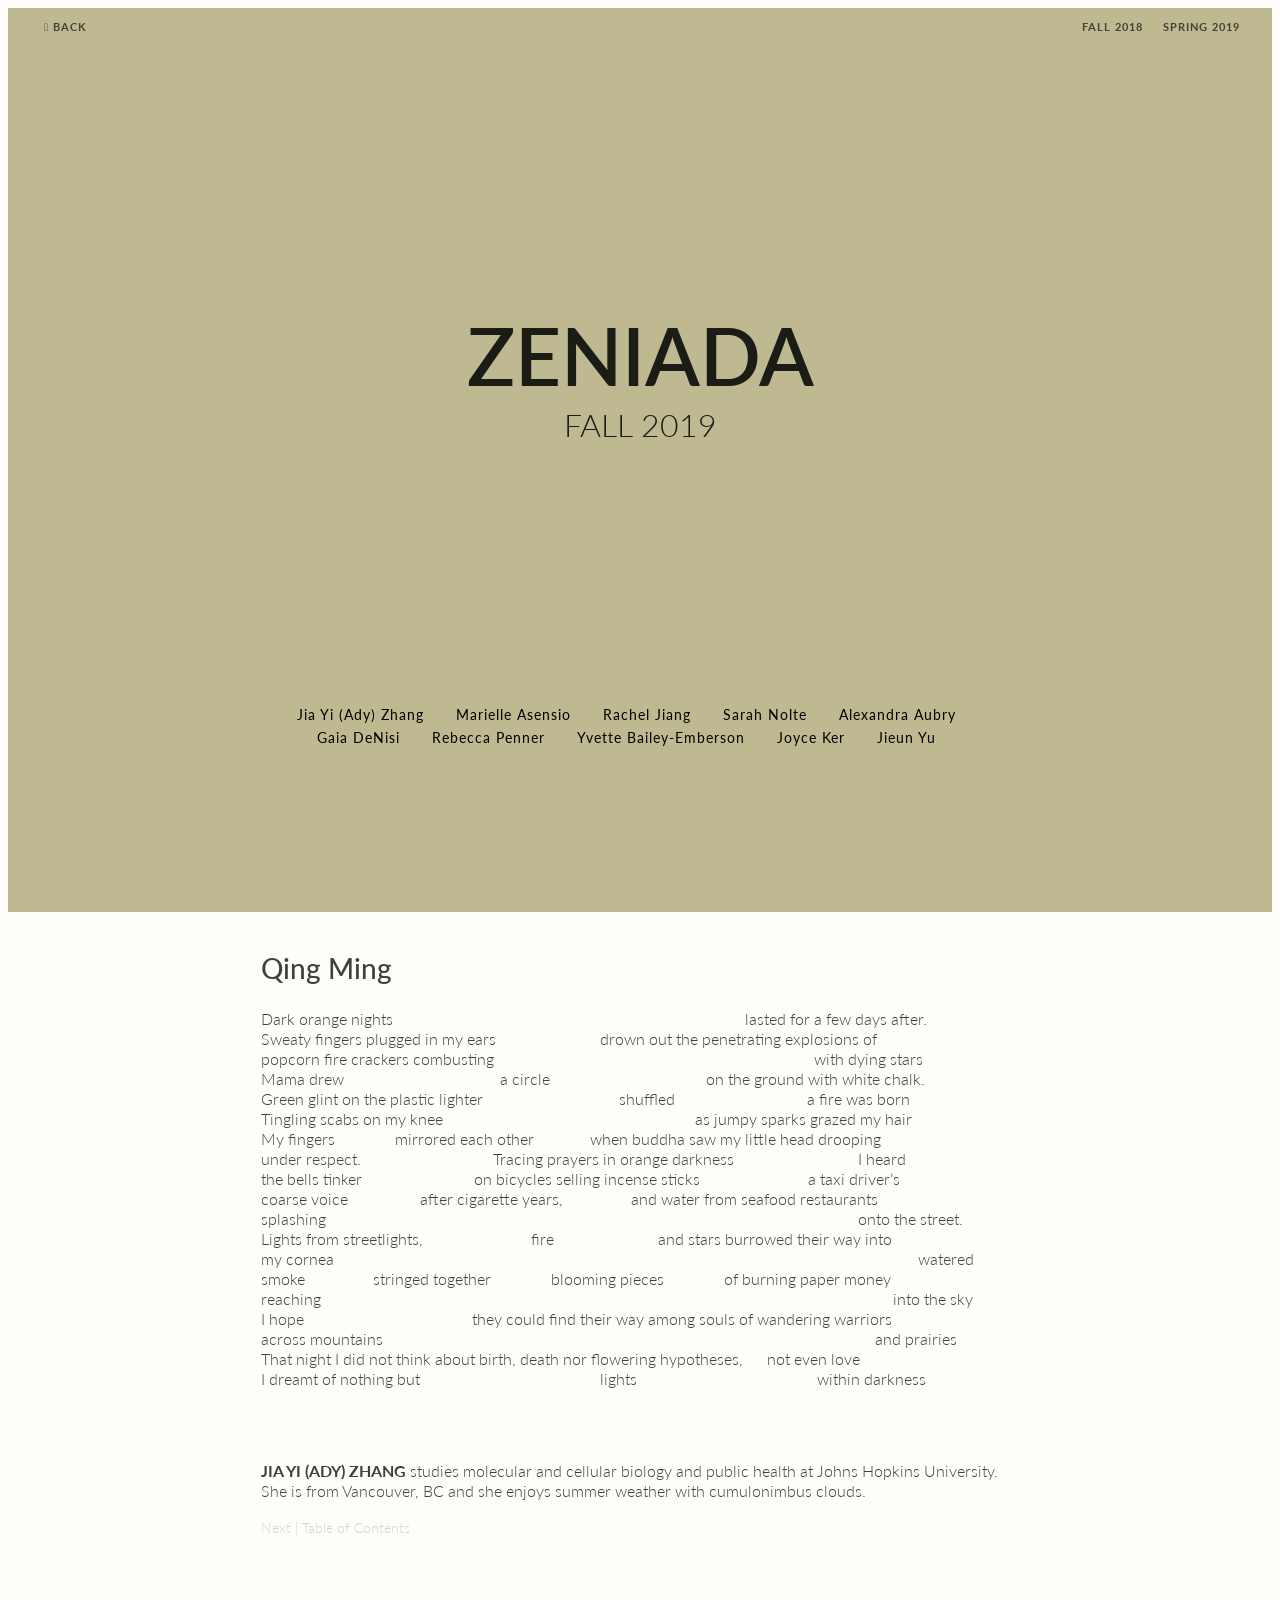
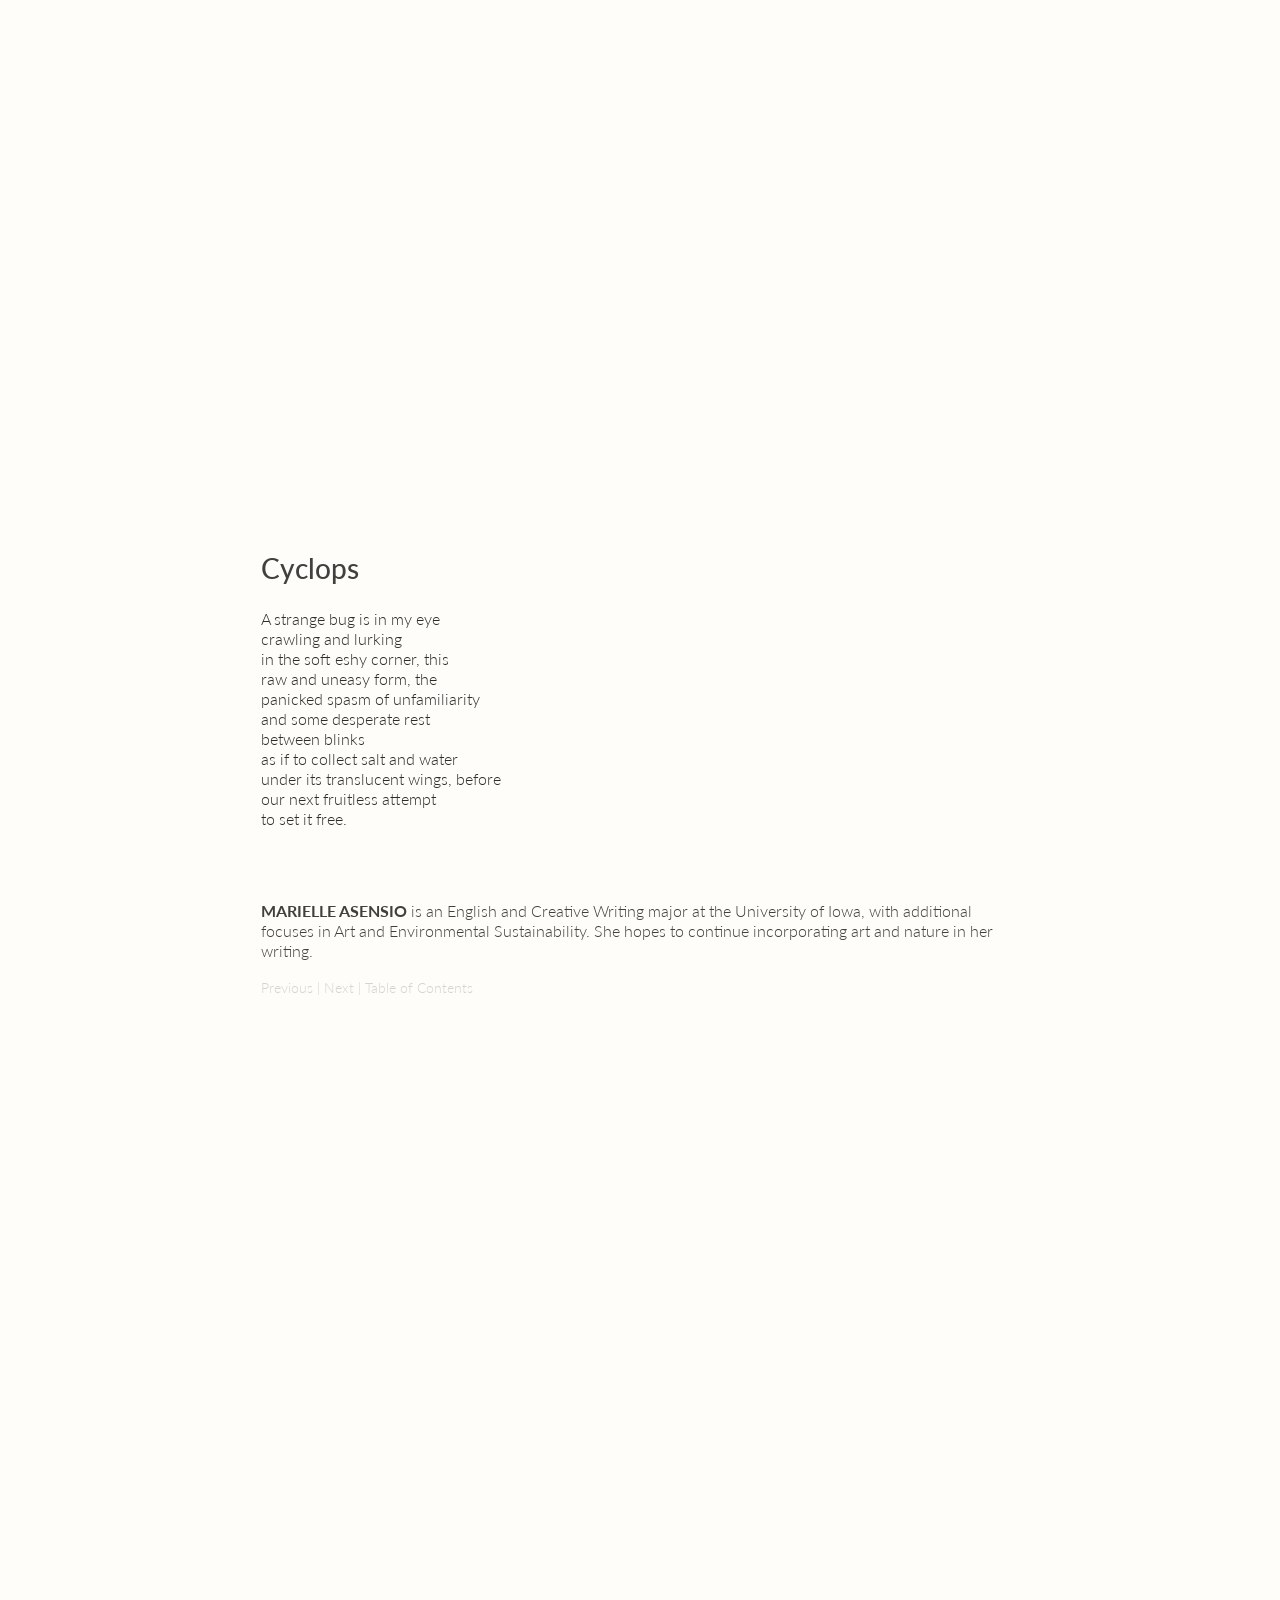
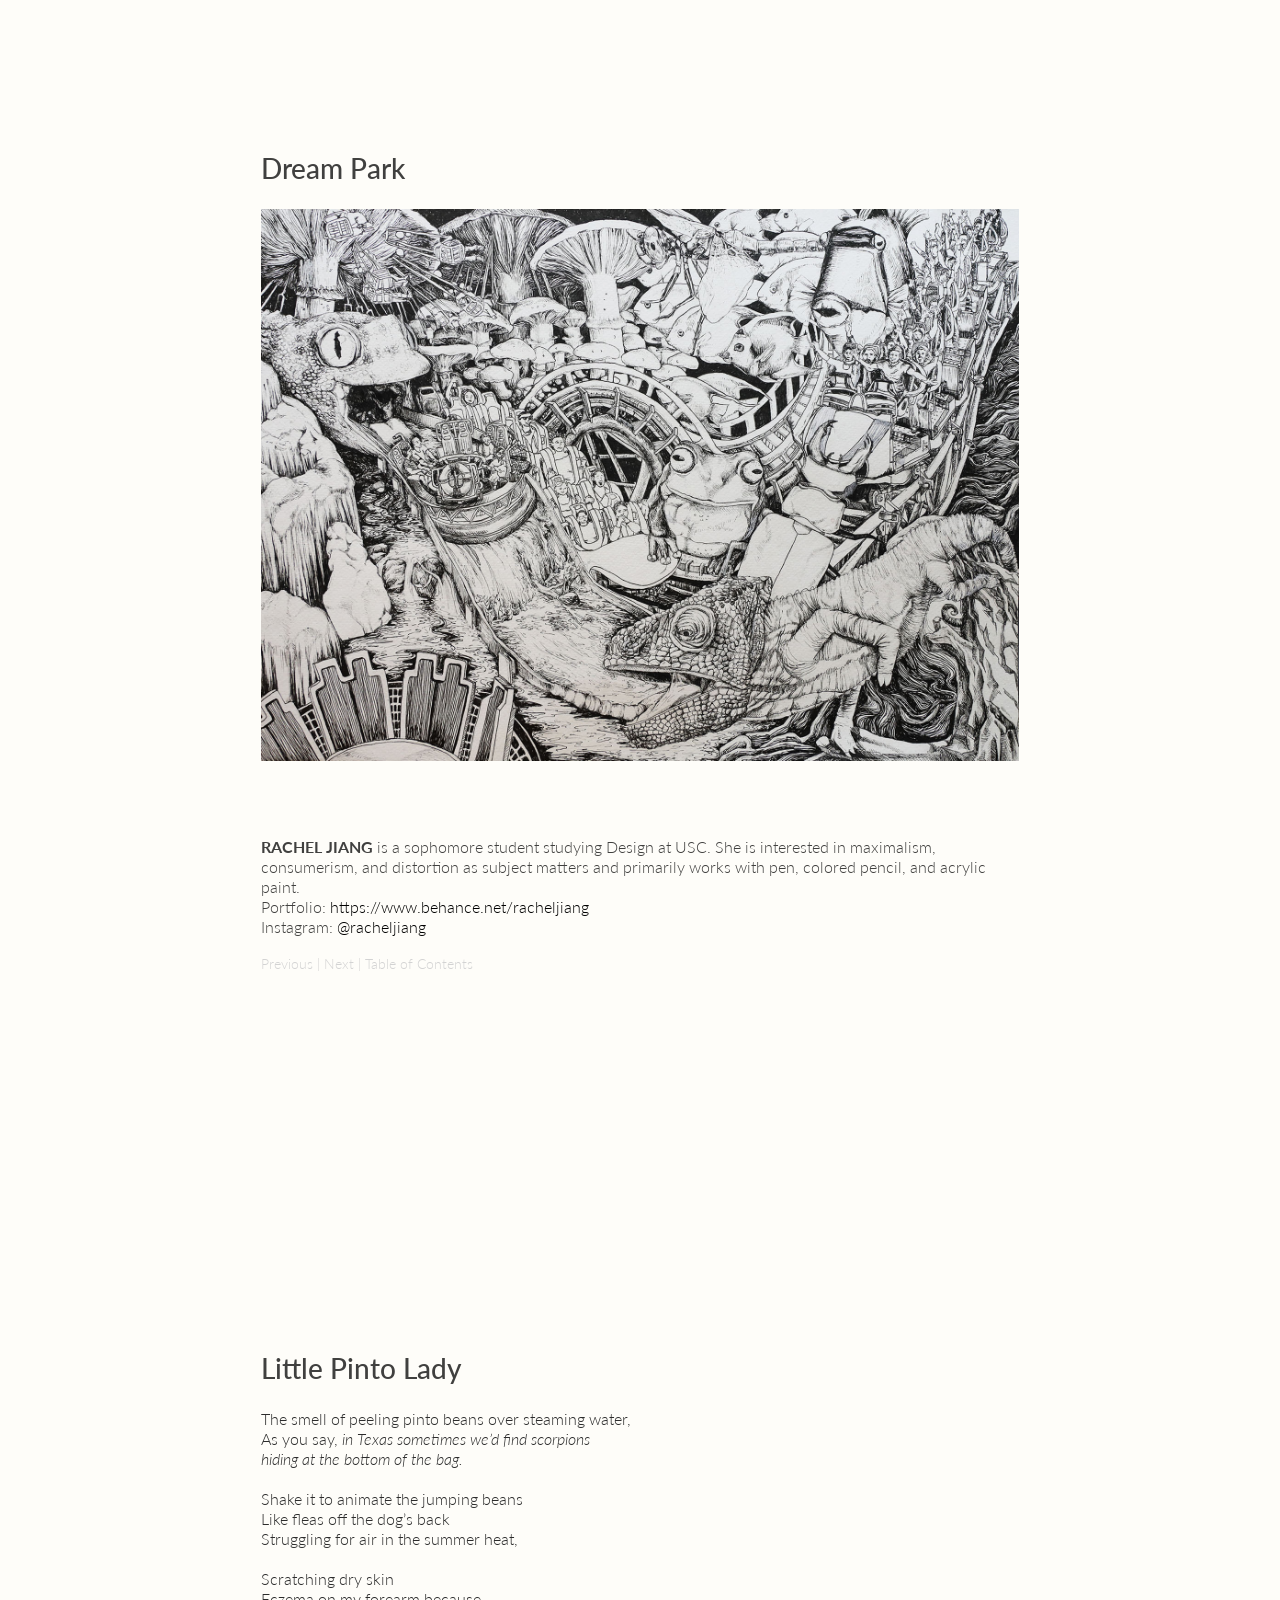
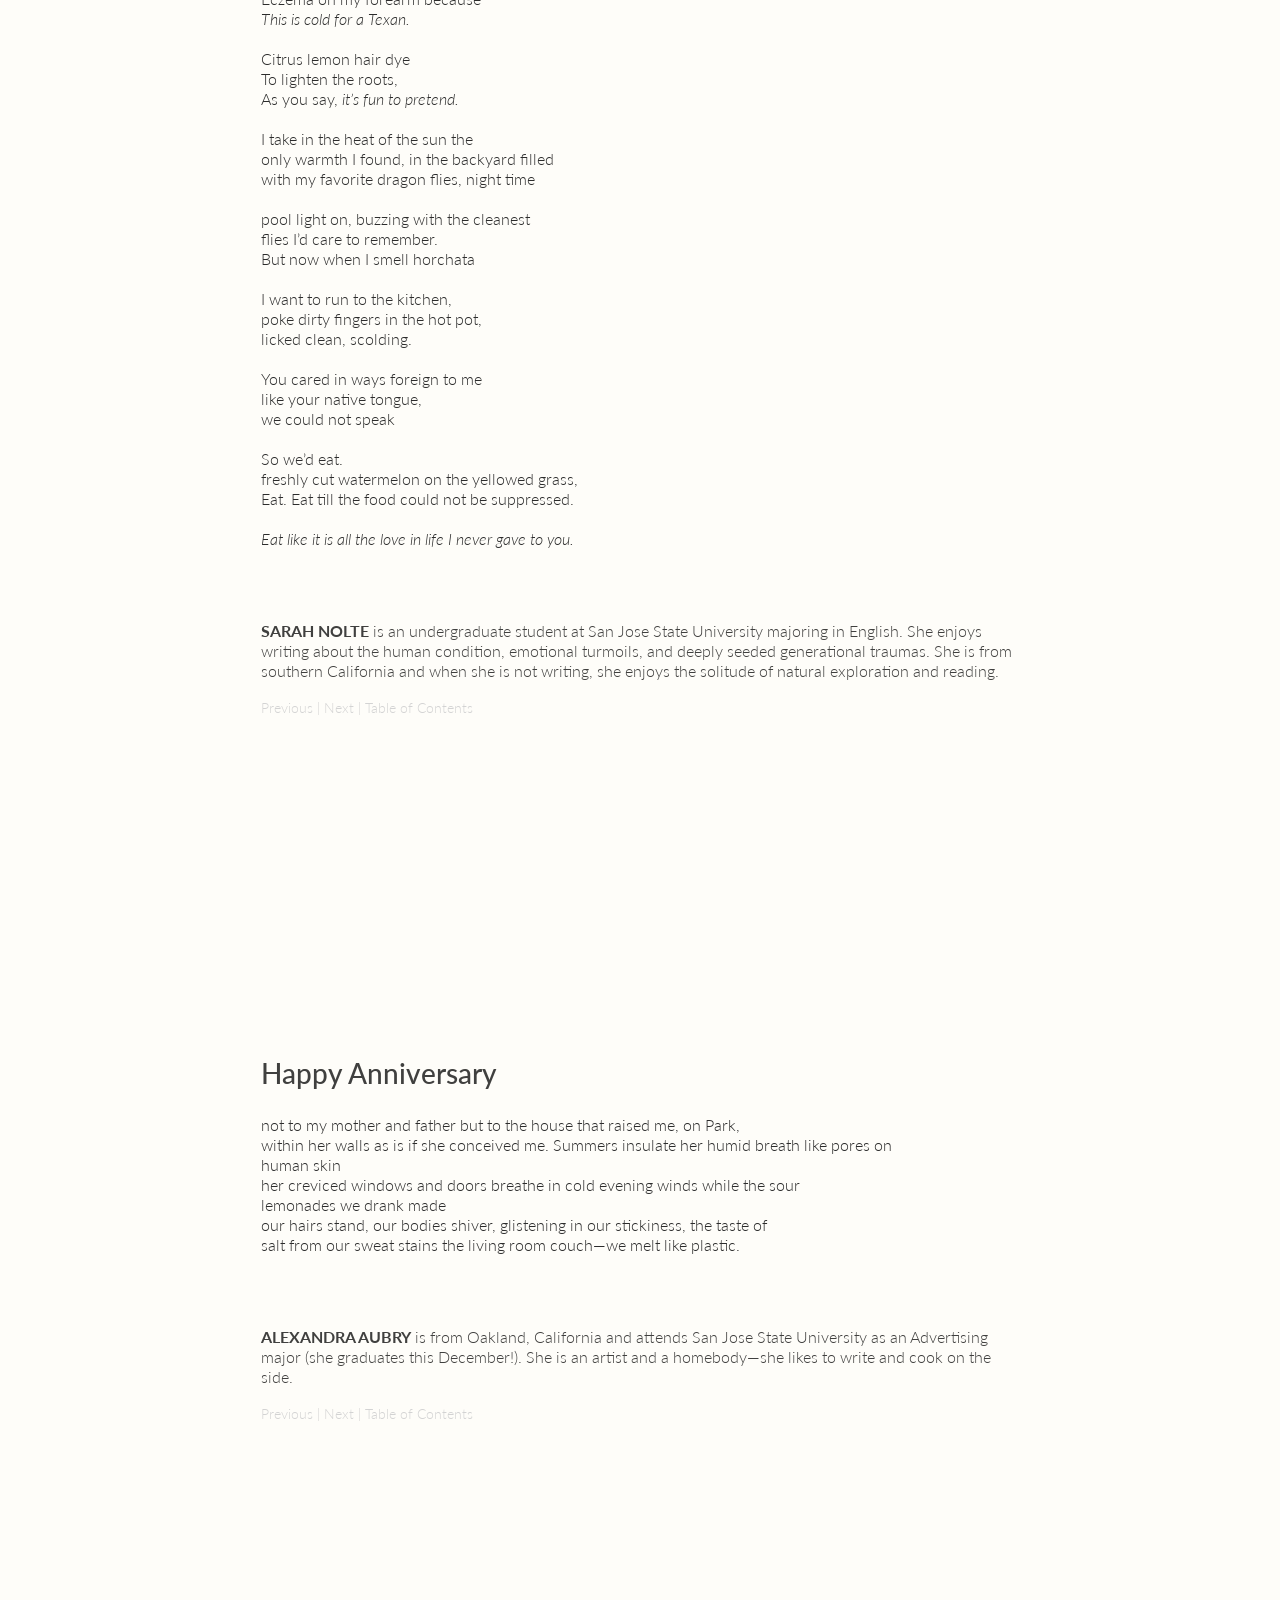
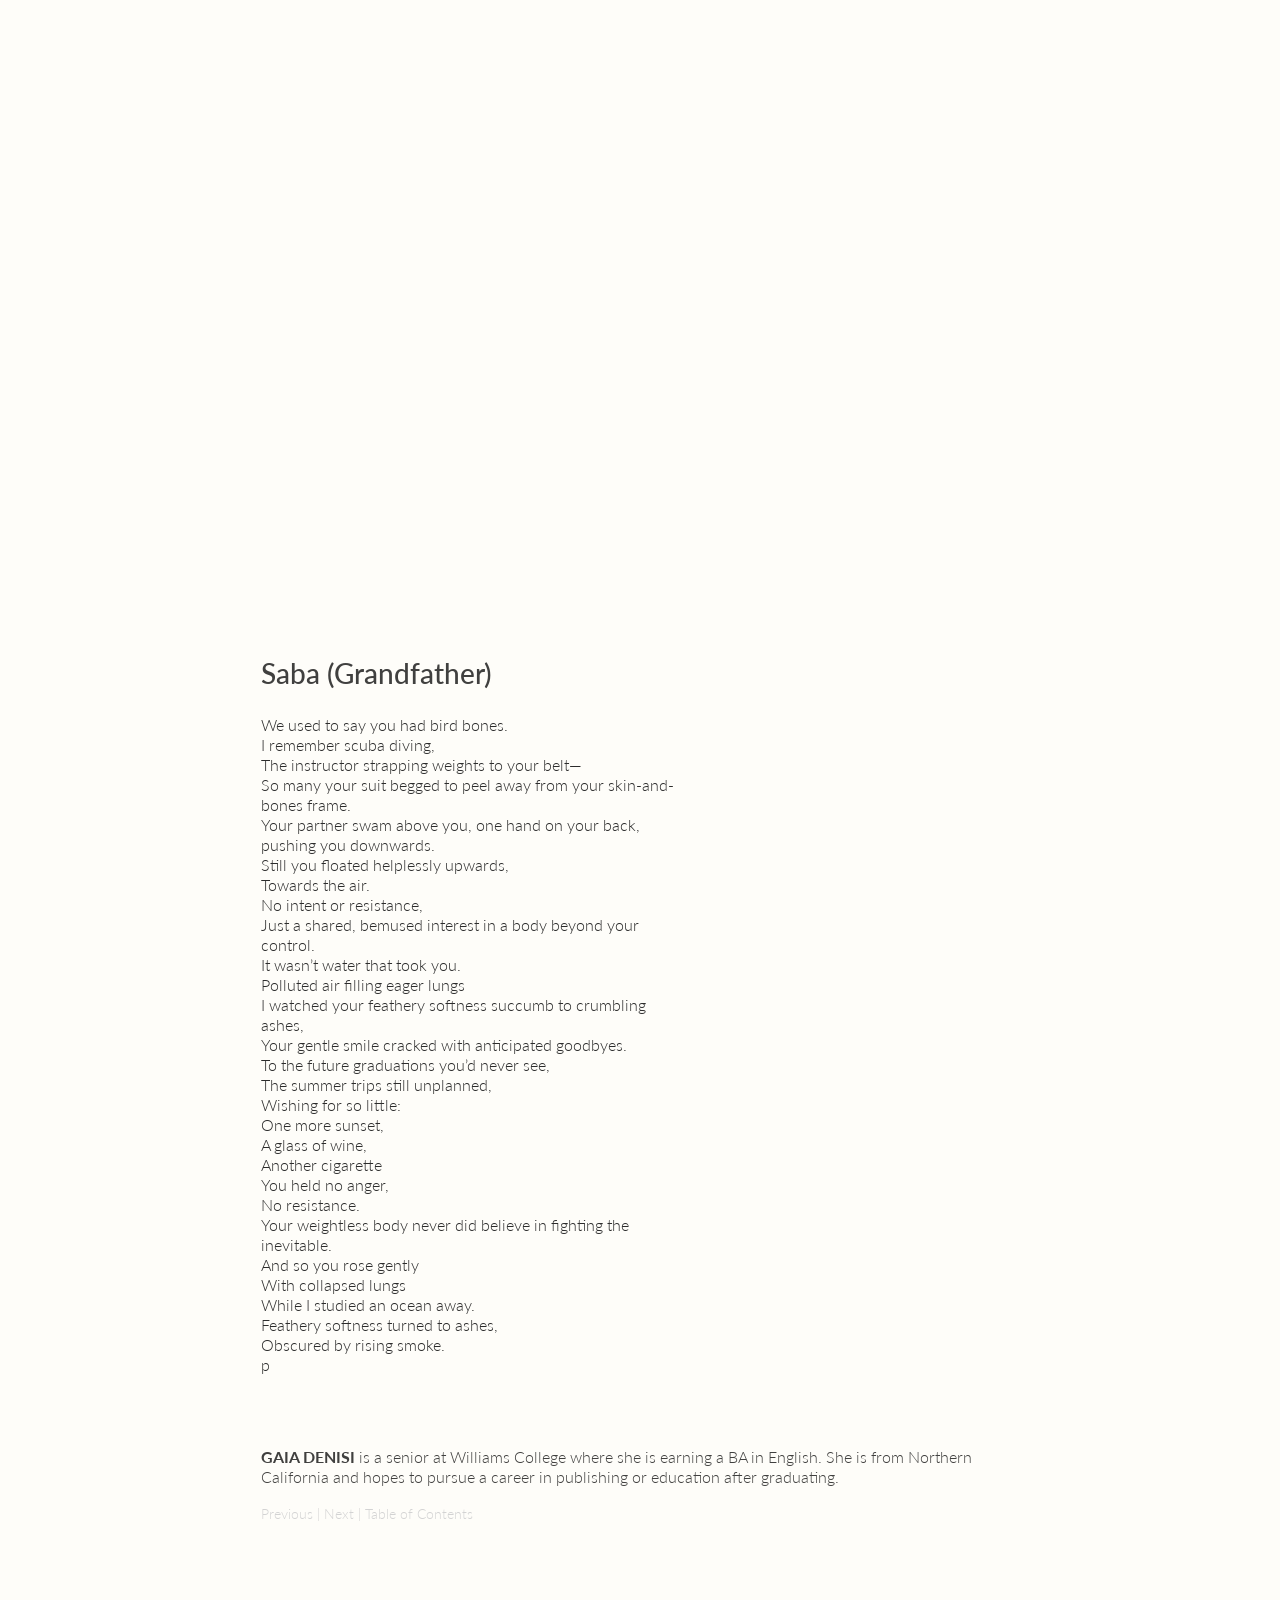
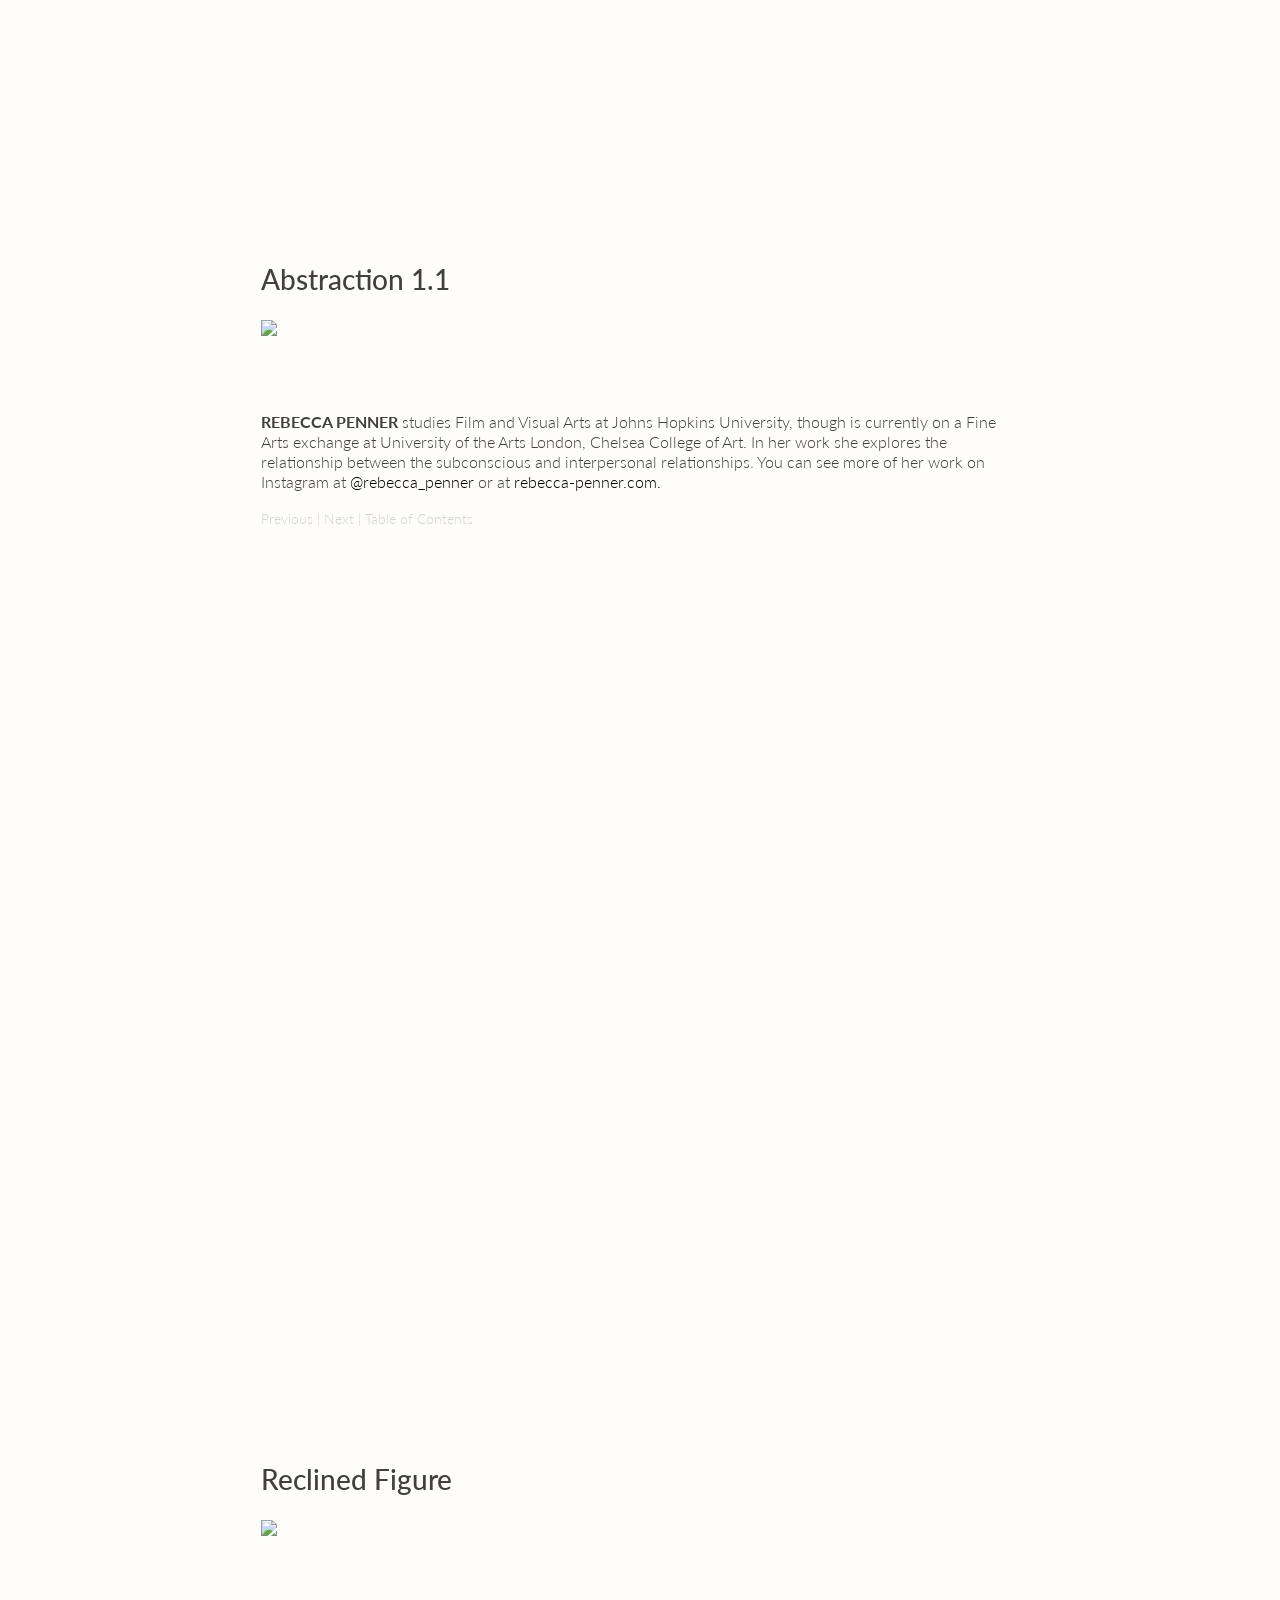
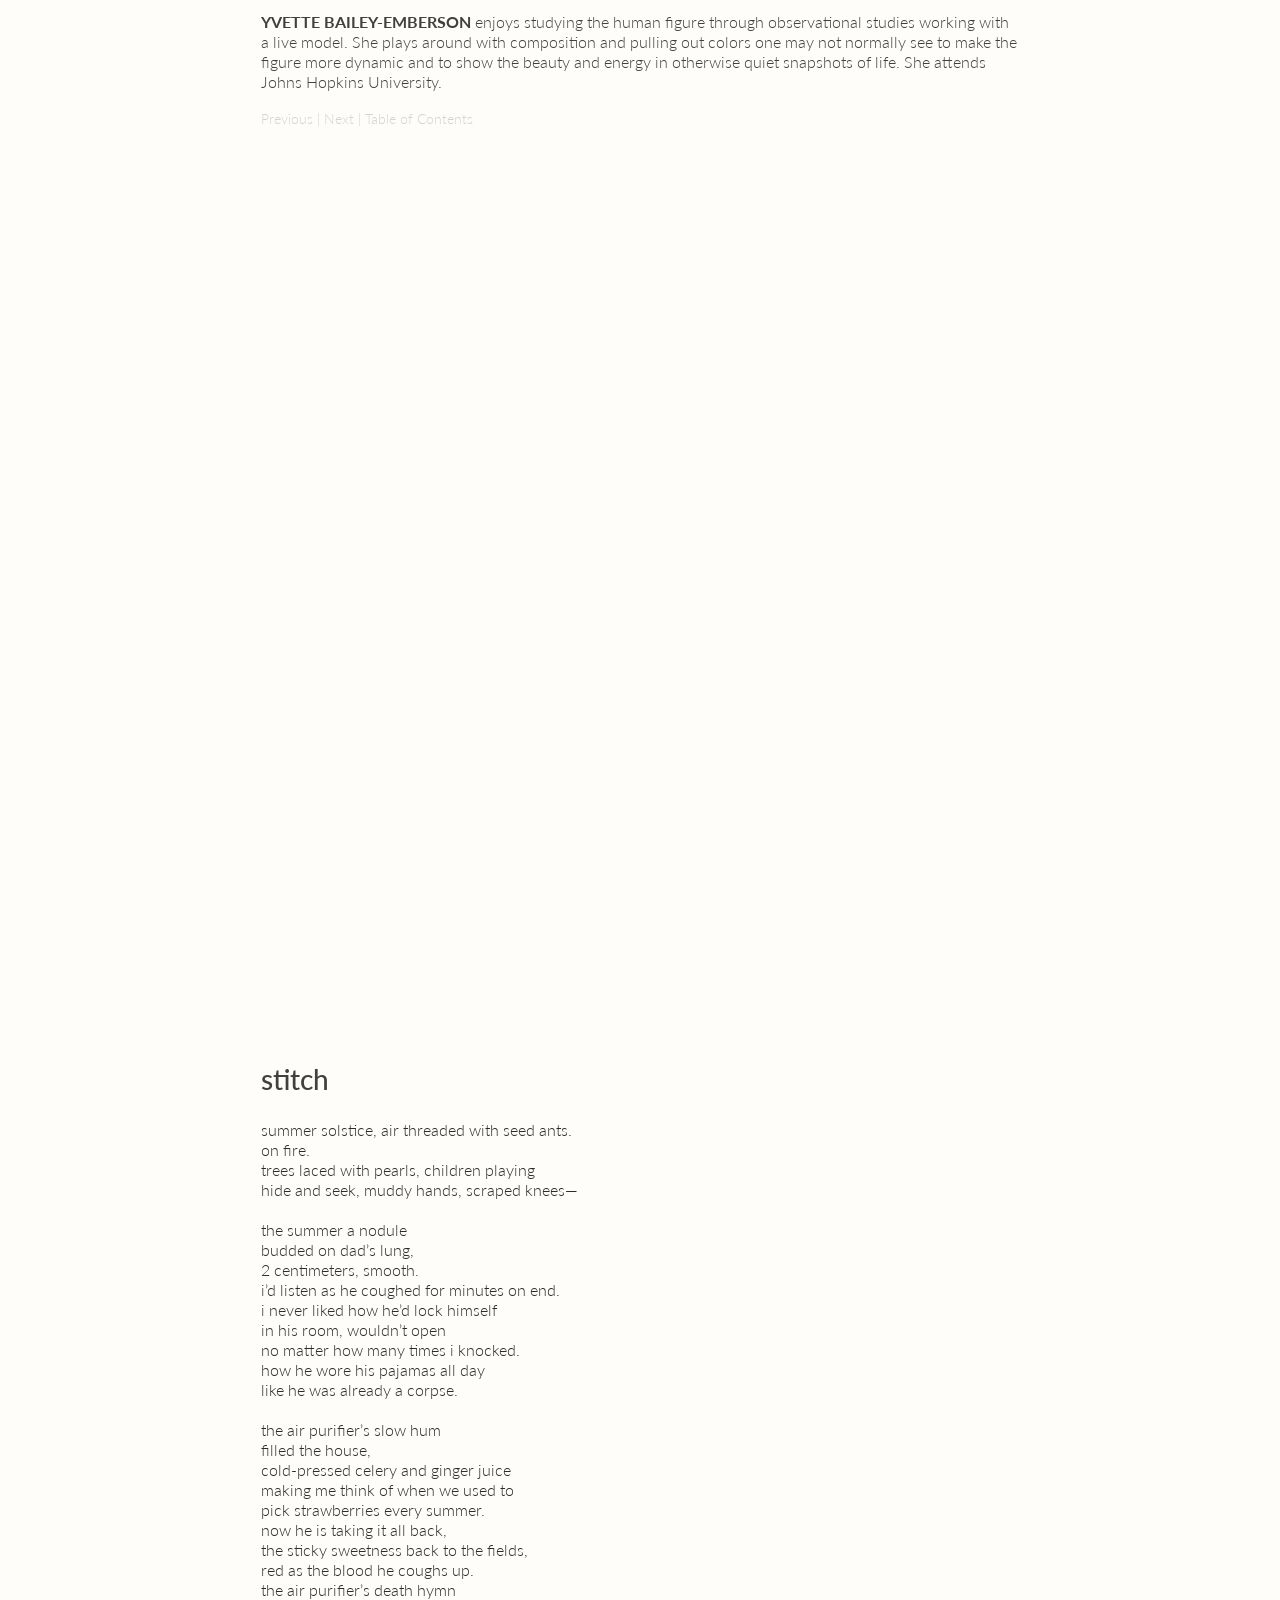
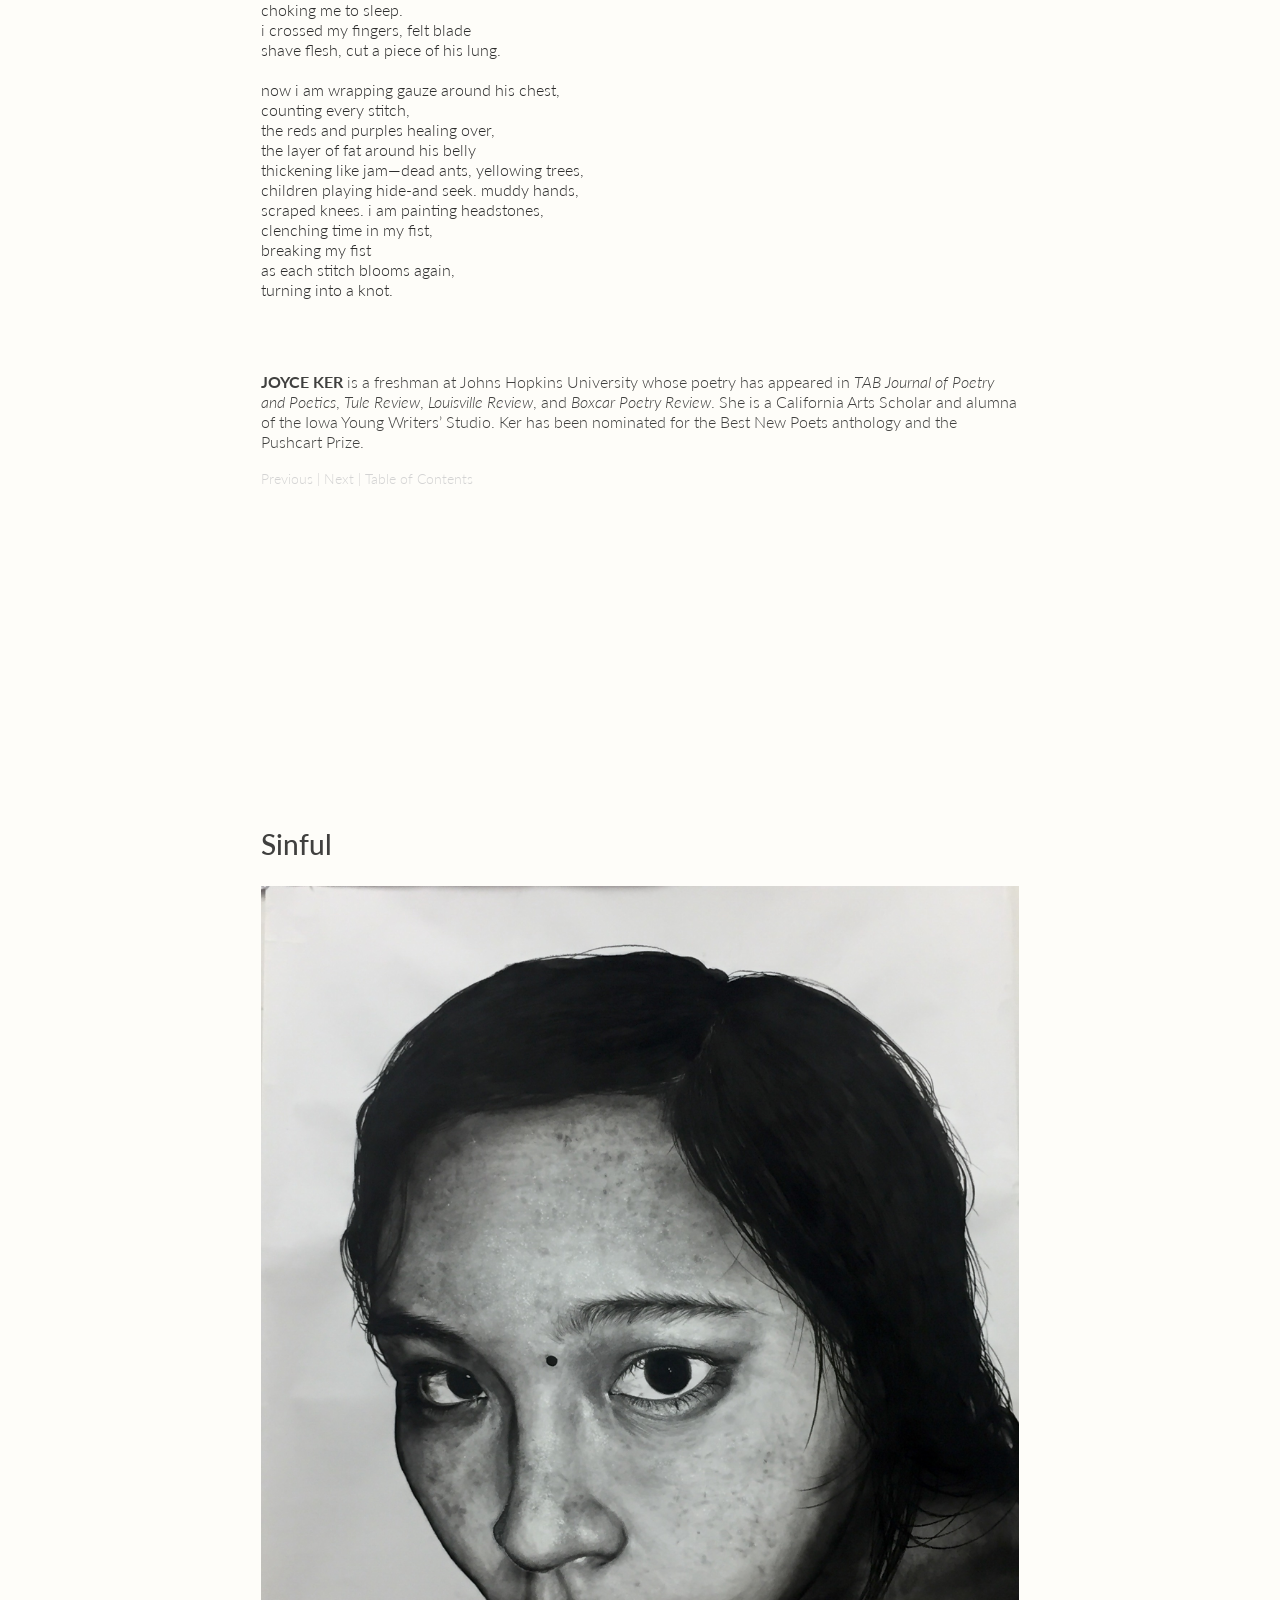
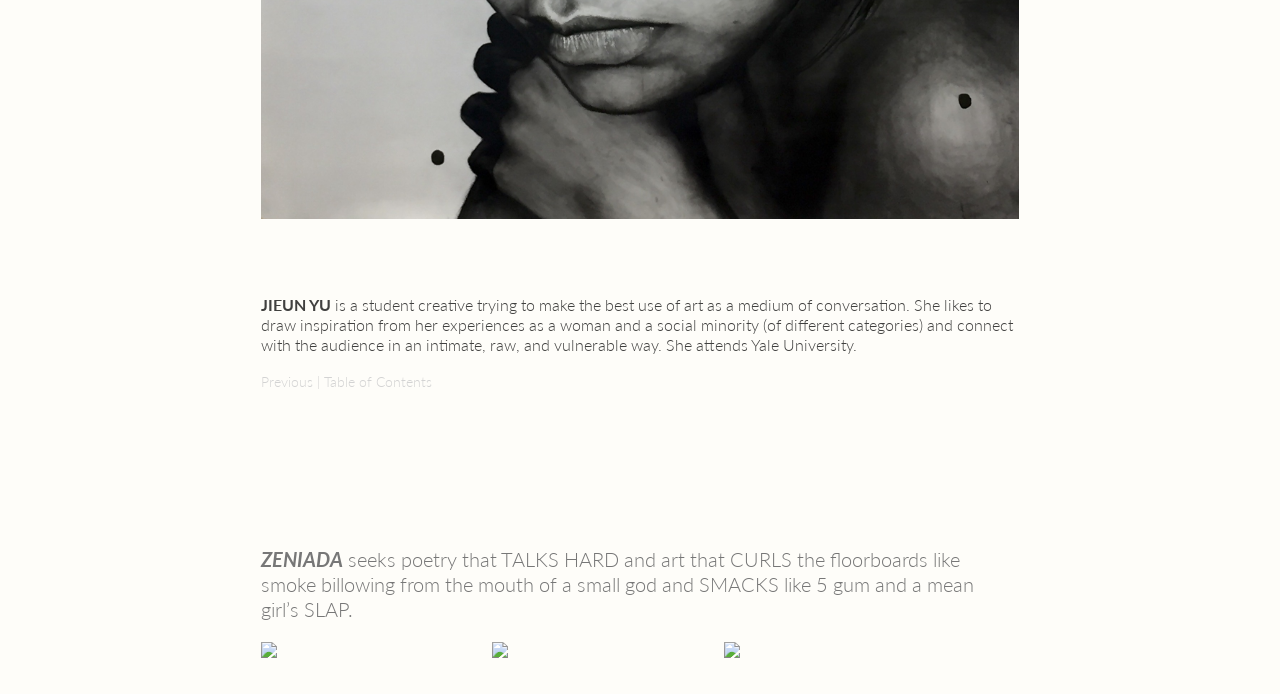
==== fall2019/index.html @ 4e0a64df "Add files via upload" ====
<!DOCTYPE html>
<html lang="en" class="no-js">
	<head>
		<meta charset="UTF-8" />
		<meta http-equiv="X-UA-Compatible" content="IE=edge"> 
		<meta name="viewport" content="width=device-width, initial-scale=1"> 
		<title>Zeniada | Fall 2019</title>
		<meta name="description" content="Zeniada Magazine's Fall 2019 issue" />
		<meta name="keywords" content="Zeniada, Johns Hopkins, poetry, art, intercollegiate" />
		<meta name="author" content="Zeniada" />
		<link rel="shortcut icon" href="../img/favicon.png">
		<link rel="stylesheet" type="text/css" href="css/normalize.css" />
		<link rel="stylesheet" type="text/css" href="css/demo.css" />
	</head>
	<body>
		<div class="container">
			<div class="top clearfix">
				<a class="icon icon-prev" href="https://zeniada.com/#past"><span>Back</span></a>
				<span class="right"><a href="https://zeniada.com/spring2019"><span>Spring 2019</span></a></span>
				<span class="right"><a href="https://zeniada.com/fall2018"><span>Fall 2018</span></a></span>
			</div>
			<header class="header">
				<div class="title">
					<h1>Zeniada<span>Fall 2019</span></h1>
				</div>
				<div class="toc">
					<h2>
						<span class="toc"><a href="#ady">Jia Yi (Ady) Zhang</a></span>
						&nbsp;&nbsp;&nbsp;&nbsp;&nbsp;&nbsp;
						<span class="toc"><a href="#marielle">Marielle Asensio</a></span>
						&nbsp;&nbsp;&nbsp;&nbsp;&nbsp;&nbsp;
						<span class="toc"><a href="#rachel">Rachel Jiang</a></span>
						&nbsp;&nbsp;&nbsp;&nbsp;&nbsp;&nbsp;
						<span class="toc"><a href="#sarah">Sarah Nolte</a></span>
						&nbsp;&nbsp;&nbsp;&nbsp;&nbsp;&nbsp;
						<span class="toc"><a href="#alexandra">Alexandra Aubry</a></span>
						&nbsp;&nbsp;&nbsp;&nbsp;&nbsp;&nbsp;
						<span class="toc"><a href="#gaia">Gaia DeNisi</a></span>
						&nbsp;&nbsp;&nbsp;&nbsp;&nbsp;&nbsp;
						<span class="toc"><a href="#rebecca">Rebecca Penner</a></span>
						&nbsp;&nbsp;&nbsp;&nbsp;&nbsp;&nbsp;
						<span class="toc"><a href="#yvette">Yvette Bailey-Emberson</a></span>
						&nbsp;&nbsp;&nbsp;&nbsp;&nbsp;&nbsp;
						<span class="toc"><a href="#joyce">Joyce Ker</a></span>
						&nbsp;&nbsp;&nbsp;&nbsp;&nbsp;&nbsp;
						<span class="toc"><a href="#jieun">Jieun Yu</a></span>
						&nbsp;&nbsp;&nbsp;&nbsp;&nbsp;&nbsp;
					</h2>
				</div>
			</header>

			<!-- ADY -->
			<section id="ady">
					<h2>Qing Ming</h2>
					<p style="color:#2C2C2C;">
					    <pre>Dark orange nights                                                                                        lasted for a few days after.</pre><br>
					    <pre>Sweaty fingers plugged in my ears                          drown out the penetrating explosions of</pre><br>
					    <pre>popcorn fire crackers combusting                                                                                with dying stars</pre><br>
					    <pre>Mama drew                                       a circle                                       on the ground with white chalk.</pre><br>
					    <pre>Green glint on the plastic lighter                                  shuffled                                 a fire was born</pre><br>
					    <pre>Tingling scabs on my knee                                                               as jumpy sparks grazed my hair</pre><br>
					    <pre>My fingers               mirrored each other              when buddha saw my little head drooping</pre><br>
					    <pre>under respect.                                 Tracing prayers in orange darkness                               I heard</pre><br>
					    <pre>the bells tinker                            on bicycles selling incense sticks                           a taxi driver’s</pre><br>
					    <pre>coarse voice                  after cigarette years,                 and water from seafood restaurants</pre><br>
					    <pre>splashing                                                                                                                                     onto the street.</pre><br>
					    <pre>Lights from streetlights,                           fire                          and stars burrowed their way into</pre><br>
					    <pre>my cornea                                                                                                                                                  watered</pre><br>
					    <pre>smoke                 stringed together               blooming pieces               of burning paper money</pre><br>
					    <pre>reaching                                                                                                                                               into the sky</pre><br>
					    <pre>I hope                                          they could find their way among souls of wandering warriors</pre><br>
					    <pre>across mountains                                                                                                                           and prairies</pre><br>
					    <pre>That night I did not think about birth, death nor flowering hypotheses,      not even love</pre><br>
					    <pre>I dreamt of nothing but                                             lights                                             within darkness</pre><br>
					</p>
					<br><br>

				<p><strong>Jia Yi (Ady) Zhang</strong> studies molecular and cellular biology and public health at Johns Hopkins University. She is from Vancouver, BC and she enjoys summer weather with cumulonimbus clouds.</p>
				<font color="d3d3d3" style="font-size: .9em;">
                    <a href="#marielle"><font color="d3d3d3">Next</font></a> | 
                    <a href="#"><font color="d3d3d3">Table of Contents</font></a>
                </font>	
			</section>

			<br><br><br><br><br><br><br><br><br><br><br><br><br><br><br><br>


			<!-- MARIELLE -->
			<section id="marielle">
					<h2>Cyclops</h2>
					<p style="color:#2C2C2C;">
					    A strange bug is in my eye<br>
					    crawling and lurking<br>
					    in the soft  eshy corner, this<br>
					    raw and uneasy form, the<br>
					    panicked spasm of unfamiliarity<br>
					    and some desperate rest<br>
					    between blinks<br>
					    as if to collect salt and water<br>
					    under its translucent wings, before<br>
					    our next fruitless attempt<br>
					    to set it free.<br>
					</p>
					<br><br>
				<p><strong>Marielle Asensio</strong> is an English and Creative Writing major at the University of Iowa, with additional focuses in Art and Environmental Sustainability. She hopes to continue incorporating art and nature in her writing.</p>
				<font color="d3d3d3" style="font-size: .9em;">
					<a href="#ady"><font color="d3d3d3">Previous</font></a> |
                    <a href="#rachel"><font color="d3d3d3">Next</font></a> | 
                    <a href="#"><font color="d3d3d3">Table of Contents</font></a>
                </font>	
			</section>

			<br><br><br><br><br><br><br><br><br><br><br><br><br><br><br><br>


			<!-- RACHEL -->
			<section id="rachel">
					<h2>Dream Park</h2>
					<p style="color:#2C2C2C;">		
					    <img src="img/dreamPark.jpg" width="100%">
					</p>
					<br><br>
				<p><strong>Rachel Jiang</strong> is a sophomore student studying Design at USC. She is interested in maximalism, consumerism, and distortion as subject matters and primarily works with pen, colored pencil, and acrylic paint.<br>Portfolio: <a href="https://www.behance.net/racheljiang">https://www.behance.net/racheljiang</a><br>Instagram: <a href="https://www.instagram.com/racheljiang">@racheljiang</a></p>
				<font color="d3d3d3" style="font-size: .9em;">
					<a href="#marielle"><font color="d3d3d3">Previous</font></a> |
                    <a href="#sarah"><font color="d3d3d3">Next</font></a> | 
                    <a href="#"><font color="d3d3d3">Table of Contents</font></a>
                </font>	
			</section>

			<br><br><br><br><br><br><br><br><br><br><br><br><br><br><br><br>


			<!-- SARAH -->
			<section id="sarah">
					<h2>Little Pinto Lady</h2>
					<p style="color:#2C2C2C;">
					    The smell of peeling pinto beans over steaming water,<br>
					    As you say, <i>in Texas sometimes we’d find scorpions<br>
					    hiding at the bottom of the bag.</i><br>
					    <br>
					    Shake it to animate the jumping beans<br>
					    Like fleas off the dog’s back<br>
					    Struggling for air in the summer heat,<br>
					    <br>
					    Scratching dry skin<br>
					    Eczema on my forearm because<br>
					    <i>This is cold for a Texan.</i><br>
					    <br>
					    Citrus lemon hair dye<br>
					    To lighten the roots,<br>
					    As you say, <i>it’s fun to pretend.</i><br>
					    <br>
					    I take in the heat of the sun the<br>
					    only warmth I found, in the backyard filled<br>
					    with my favorite dragon flies, night time<br>
					    <br>
					    pool light on, buzzing with the cleanest<br>
					    flies I’d care to remember.<br>
					    But now when I smell horchata<br>
					    <br>
					    I want to run to the kitchen,<br>
					    poke dirty fingers in the hot pot,<br>
					    licked clean, scolding.<br>
					    <br>
					    You cared in ways foreign to me<br>
					    like your native tongue,<br>
					    we could not speak<br>
					    <br>
					    So we’d eat.<br>
					    freshly cut watermelon on the yellowed grass,<br>
					    Eat. Eat till the food could not be suppressed.<br>
					    <br>
					    <i>Eat like it is all the love in life I never gave to you.</i><br>
					    
					</p>
					<br><br>
				<p><strong>Sarah Nolte</strong> is an undergraduate student at San Jose State University majoring in English. She enjoys writing about the human condition, emotional turmoils, and deeply seeded generational traumas. She is from southern California and when she is not writing, she enjoys the solitude of natural exploration and reading.</p>

				<font color="d3d3d3" style="font-size: .9em;">
					<a href="#rachel"><font color="d3d3d3">Previous</font></a> |
                    <a href="#alexandra"><font color="d3d3d3">Next</font></a> | 
                    <a href="#"><font color="d3d3d3">Table of Contents</font></a>
                </font>	
			</section>

			<br><br><br><br><br><br><br><br><br><br><br><br><br><br><br><br>


			<!-- ALEXANDRA -->
			<section id="alexandra">
				<h2>Happy Anniversary</h2>
				<p style="color:#2C2C2C;">
				    not to my mother and father but to the house that raised me, on Park,<br>
				    within her walls as is if she conceived me. Summers insulate her humid breath like pores on<br>
				    human skin<br>
				    her creviced windows and doors breathe in cold evening winds while the sour<br>
				    lemonades we drank made<br>
				    our hairs stand, our bodies shiver, glistening in our stickiness, the taste of<br>
				    salt from our sweat stains the living room couch&mdash;we melt like plastic.<br>

				</p>
				<br><br>
				<p><strong>Alexandra Aubry</strong> is from Oakland, California and attends San Jose State University as an Advertising major (she graduates this December!). She is an artist and a homebody&mdash;she likes to write and cook on the side.</p>

				<font color="d3d3d3" style="font-size: .9em;">
                    <a href="#sarah"><font color="d3d3d3">Previous</font></a> | 
                    <a href="#gaia"><font color="d3d3d3">Next</font></a> | 
                    <a href="#"><font color="d3d3d3">Table of Contents</font></a>
                </font>
			</section>

			<br><br><br><br><br><br><br><br><br><br><br><br><br><br><br><br>

			<!-- GAIA -->
			<section id="gaia">
					<h2>Saba (Grandfather)</h2>
					<p style="color:#2C2C2C;">

					    We used to say you had bird bones.<br>
					    I remember scuba diving,<br>
					    The instructor strapping weights to your belt&mdash;<br>
					    So many your suit begged to peel away from your skin-and-<br>
					    bones frame.<br>
					    Your partner swam above you, one hand on your back,<br>
					    pushing you downwards.<br>
					    Still you floated helplessly upwards,<br>
					    Towards the air.<br>
					    No intent or resistance,<br>
					    Just a shared, bemused interest in a body beyond your<br>
					    control.<br>
					    It wasn’t water that took you.<br>
					    Polluted air filling eager lungs<br>
					    I watched your feathery softness succumb to crumbling<br>
					    ashes,<br>
					    Your gentle smile cracked with anticipated goodbyes.<br>
					    To the future graduations you’d never see,<br>
					    The summer trips still unplanned,<br>
					    Wishing for so little:<br>
					    One more sunset,<br>
					    A glass of wine,<br>
					    Another cigarette<br>
					    You held no anger,<br>
					    No resistance.<br>
					    Your weightless body never did believe in fighting the<br>
					    inevitable.<br>
					    And so you rose gently<br>
					    With collapsed lungs<br>
					    While I studied an ocean away.<br>
					    Feathery softness turned to ashes,<br>
					    Obscured by rising smoke.<br>p
					    
					</p>
					<br><br>
				<p><strong>Gaia Denisi</strong> is a senior at Williams College where she is earning a BA in English. She is from Northern California and hopes to pursue a career in publishing or education after graduating.</p>
				<font color="d3d3d3" style="font-size: .9em;">
					<a href="#alexandra"><font color="d3d3d3">Previous</font></a> |
                    <a href="#rebecca"><font color="d3d3d3">Next</font></a> | 
                    <a href="#"><font color="d3d3d3">Table of Contents</font></a>
                </font>	
			</section>

			<br><br><br><br><br><br><br><br><br><br><br><br><br><br><br><br>


			<!-- REBECCA -->
			<section id="rebecca">
					<h2>Abstraction 1.1</h2>
					<p style="color:#2C2C2C;">
					    <img src="img/abstraction.jpg" width="100%">
					</p>
					<br><br>
				<p><strong>Rebecca Penner</strong> studies Film and Visual Arts at Johns Hopkins University, though is currently on a Fine Arts exchange at University of the Arts London, Chelsea College of Art. In her work she explores the relationship between the subconscious and interpersonal relationships. You can see more of her work on Instagram at <a href="https://www.instagram.com/rebecca_penner">@rebecca_penner</a> or at <a href="https://www.rebecca-penner.com">rebecca-penner.com.</a></p>

				<font color="d3d3d3" style="font-size: .9em;">
					<a href="#gaia"><font color="d3d3d3">Previous</font></a> |
                    <a href="#yvette"><font color="d3d3d3">Next</font></a> | 
                    <a href="#"><font color="d3d3d3">Table of Contents</font></a>
                </font>	
			</section>

			<br><br><br><br><br><br><br><br><br><br><br><br><br><br><br><br>

			
			<!-- YVETTE -->
			<section id="yvette">
					<h2>Reclined Figure</h2>
					<p style="color:#2C2C2C;">
					    <img src="img/reclinedFigure.jpg" width="100%">
					</p>
					<br><br>
				<p><strong>Yvette Bailey-Emberson</strong> enjoys studying the human figure through observational studies working with a live model. She plays around with composition and pulling out colors one may not normally see to make the figure more dynamic and to show the beauty and energy in otherwise quiet snapshots of life. She attends Johns Hopkins University.</p>
				<font color="d3d3d3" style="font-size: .9em;">
					<a href="#rebecca"><font color="d3d3d3">Previous</font></a> |
                    <a href="#joyce"><font color="d3d3d3">Next</font></a> | 
                    <a href="#"><font color="d3d3d3">Table of Contents</font></a>
                </font>	
			</section>

			<br><br><br><br><br><br><br><br><br><br><br><br><br><br><br><br>

			
			<!-- JOYCE -->
			<section id="joyce">
					<h2>stitch</h2>
					<p style="color:#2C2C2C;">

					    summer solstice, air threaded with seed ants.<br>
					    on fire.<br>
					    trees laced with pearls, children playing<br>
					    hide and seek, muddy hands, scraped knees&mdash;<br>
					    <br>
					    the summer a nodule<br>
					    budded on dad’s lung,<br>
					    2 centimeters, smooth.<br>
					    i’d listen as he coughed for minutes on end.<br>
					    i never liked how he’d lock himself<br>
					    in his room, wouldn’t open<br>
					    no matter how many times i knocked.<br>
					    how he wore his pajamas all day<br>
					    like he was already a corpse.<br>
					    <br>
					    the air purifier’s slow hum<br>
					    filled the house,<br>
					    cold-pressed celery and ginger juice<br>
					    making me think of when we used to<br>
					    pick strawberries every summer.<br>
					    now he is taking it all back,<br>
					    the sticky sweetness back to the fields,<br>
					    red as the blood he coughs up.<br>
					    the air purifier’s death hymn<br>
					    choking me to sleep.<br>
					    i crossed my fingers, felt blade<br>
					    shave flesh, cut a piece of his lung.<br>
					    <br>
					    now i am wrapping gauze around his chest,<br>
					    counting every stitch,<br>
					    the reds and purples healing over,<br>
					    the layer of fat around his belly<br>
					    thickening like jam&mdash;dead ants, yellowing trees,<br>
					    children playing hide-and seek. muddy hands,<br>
					    scraped knees. i am painting headstones,<br>
					    clenching time in my fist,<br>
					    breaking my fist<br>
					    as each stitch blooms again,<br>
					    turning into a knot.<br>
					    
					</p>
					<br><br>
				<p><strong>Joyce Ker</strong> is a freshman at Johns Hopkins University whose poetry has appeared in <i>TAB Journal of Poetry and Poetics</i>, <i>Tule Review</i>, <i>Louisville Review</i>, and <i>Boxcar Poetry Review</i>. She is a California Arts Scholar and alumna of the Iowa Young Writers’ Studio. Ker has been nominated for the Best New Poets anthology and the Pushcart Prize.</p>
				<font color="d3d3d3" style="font-size: .9em;">
					<a href="#yvette"><font color="d3d3d3">Previous</font></a> |
                    <a href="#jieun"><font color="d3d3d3">Next</font></a> | 
                    <a href="#"><font color="d3d3d3">Table of Contents</font></a>
                </font>	
			</section>

			<br><br><br><br><br><br><br><br><br><br><br><br><br><br><br><br>

			
			<!-- JIEUN -->
			<section id="jieun">
					<h2>Sinful</h2>
					<p style="color:#2C2C2C;">
					    <img src="img/sinful.jpg" width="100%">
					</p>
					<br><br>
				<p><strong>Jieun Yu</strong> is a student creative trying to make the best use of art as a medium of conversation. She likes to draw inspiration from her experiences as a woman and a social minority (of different categories) and connect with the audience in an intimate, raw, and vulnerable way. She attends Yale University.</p>
				<font color="d3d3d3" style="font-size: .9em;">
					<a href="#joyce"><font color="d3d3d3">Previous</font></a> |
                    <a href="#"><font color="d3d3d3">Table of Contents</font></a>
                </font>	
			</section>

			<br><br><br><br><br><br><br><br>

			<!-- ABOUT & PAST -->
			<section class="related">
				<span><strong><i>ZENIADA</i></strong> seeks poetry that TALKS HARD and art that CURLS the floorboards like smoke billowing from the mouth of a small god and SMACKS like 5 gum and a mean girl’s SLAP.</span>
				<br>
				<a href="https://zeniada.com/spring2019">
					<img src="../img/thumbnails/sp19.jpg" style="max-width: 90%"/>
				</a>
				<a href="https://zeniada.com/fall2018">
					<img src="../img/thumbnails/fa18.jpg" style="max-width: 90%"/>
				</a>
				<a href="https://zeniada.com/spring2018">
					<img src="../img/thumbnails/sp18.jpg" style="max-width: 90%"/>
				</a>
			</section>
		</div><!-- /container -->
	</body>
</html>
---- fall2019/css/demo.css ----
@import url(https://fonts.googleapis.com/css?family=Lato:300,400,700);
@font-face {
	font-weight: normal;
	font-style: normal;
	font-family: 'codropsicons';
	src:url('../fonts/codropsicons/codropsicons.eot');
	src:url('../fonts/codropsicons/codropsicons.eot?#iefix') format('embedded-opentype'),
		url('../fonts/codropsicons/codropsicons.woff') format('woff'),
		url('../fonts/codropsicons/codropsicons.ttf') format('truetype'),
		url('../fonts/codropsicons/codropsicons.svg#codropsicons') format('svg');
}

*, *:after, *:before { -webkit-box-sizing: border-box; -moz-box-sizing: border-box; box-sizing: border-box; }
.clearfix:before, .clearfix:after { content: ''; display: table; }
.clearfix:after { clear: both; }

html, body, section, .container, .codrops-header {
	height: 100%;
	scroll-behavior: smooth;
}

body {
	background: rgb(254,250,240,.4);
	color: rgb(0,0,0,.75);
	font-size: 100%;
	line-height: 1.25;
	font-family: 'Lato', sans-serif;
	font-weight: 300;
}

pre {
	font-size: 100%;
	line-height: 1.25;
	font-family: 'Lato', sans-serif;
	font-weight: 300;
        font-color: #2C2C2C;
        display: inline;
        text-align: justify;
}
    
a {
	color: black;
	text-decoration: none;
	outline: none;
}

a:hover, a:focus {
	color: black;
}

.header {
	margin: 0 auto;
	padding: 1em;
	padding-right: 20%;
	padding-left: 20%;
	text-align: center;
	position: relative;
	background: #BEB991;
	height: calc(100% - 35px);
	min-height: 450px;
}

.title {
	height: 75%;
}

.title h1 {
	margin: 0;
	font-size: 5em;
	font-weight: 600;
	color: rgb(0,0,0,.85);
	position: relative;
	text-transform: uppercase;
	top: 50%;
	-webkit-transform: translateY(-50%);
	transform: translateY(-50%);
}

.title h1 span {
	display: block;
	font-size: 0.4em;
	font-weight: 300;
	color: rgb(0,0,0,.85);
}

.toc {
	height: 25%;
	font-size: .75em;
	font-weight: 400;
}

.toc span {
	color: rgb(0,0,0,.85);
	letter-spacing: 1px;
	text-transform: capitalize;
	position: relative;
	display: inline-block;
	width: max-content;
}

.top {
	background: #BEB991;
	text-transform: uppercase;
	font-weight: 700;
	font-style: normal;
	font-size: 0.69em;
	line-height: 3.5;
	padding-left: 2em;
	padding-right: 2em;
}

.top a {
	color: rgb(0,0,0,.65);
	display: inline-block;
	padding: 0 10px;
	text-decoration: none;
	letter-spacing: 1px;
}

.top span.right {
	float: right;
}

.top span.right a {
	display: block;
	float: left;
}

.icon:before {
	margin: 0 4px;
	text-transform: none;
	font-weight: normal;
	font-style: normal;
	font-variant: normal;
	font-family: 'codropsicons';
	line-height: 1;
	speak: none;
	-webkit-font-smoothing: antialiased;
}

.icon-prev:before {
	content: "\e004";
}

section {
	padding-top: 1em;
	text-align: left;
	position: relative;
	display: inline-block;
	padding-left: 20%;
	padding-right: 20%;
	padding-bottom: auto;
}

section h2 {
	font-weight: 500;
	font-size: 1.75em;
}

section h2 span {
	display: block;
	padding-top: .5em;
	font-size: .6em;
}
section h2 span.description {
	display: block;
	font-style: italic;
	font-size: .45em;
}

.related span {
	display: block;
	text-align: left;
	vertical-align: top;
	padding-right: 5%;
	font-size: 1.25em;
	color: #777;
	width: 100%;
}


.related {
	clear: both;
	height: auto;
	padding-bottom: 2em;
}

.related p {
	font-size: 1em;
}

.related > a {
	display: inline-block;
	text-align: left;
	text-transform: uppercase;
	color: #777;
	font-weight: bolder;
	width: 30%;
	max-height: 100px;
}

.related a:hover {
	opacity: 1;
}

.related a img {
	max-width: 100%;
	opacity: 1;
}

.related a:hover img,
.related a:active img {
	opacity: .5;
}

.related a h3 {
	margin: 0;
	padding: 0.5em 0 0.3em;
	max-width: 300px;
	text-align: left;
}

.about {
	height: auto;
	font-size: 1.25em;
	padding-bottom: 1em;
}

p strong {
	font-variant: small-caps;
	text-transform: uppercase;
}
    
@media screen and (max-width: 70em) {
	.related span {
		font-size: 1em;
	}
}

@media screen and (max-width: 35em) {
	.header { font-size: 75%; }
	.icon span {
		display: none;
	}

	section {
		padding: 1em;
		padding-bottom: 5em;
	}

	.header {
		padding: 1em;
	}

	.toc {
		font-size: .8em;
	}
}
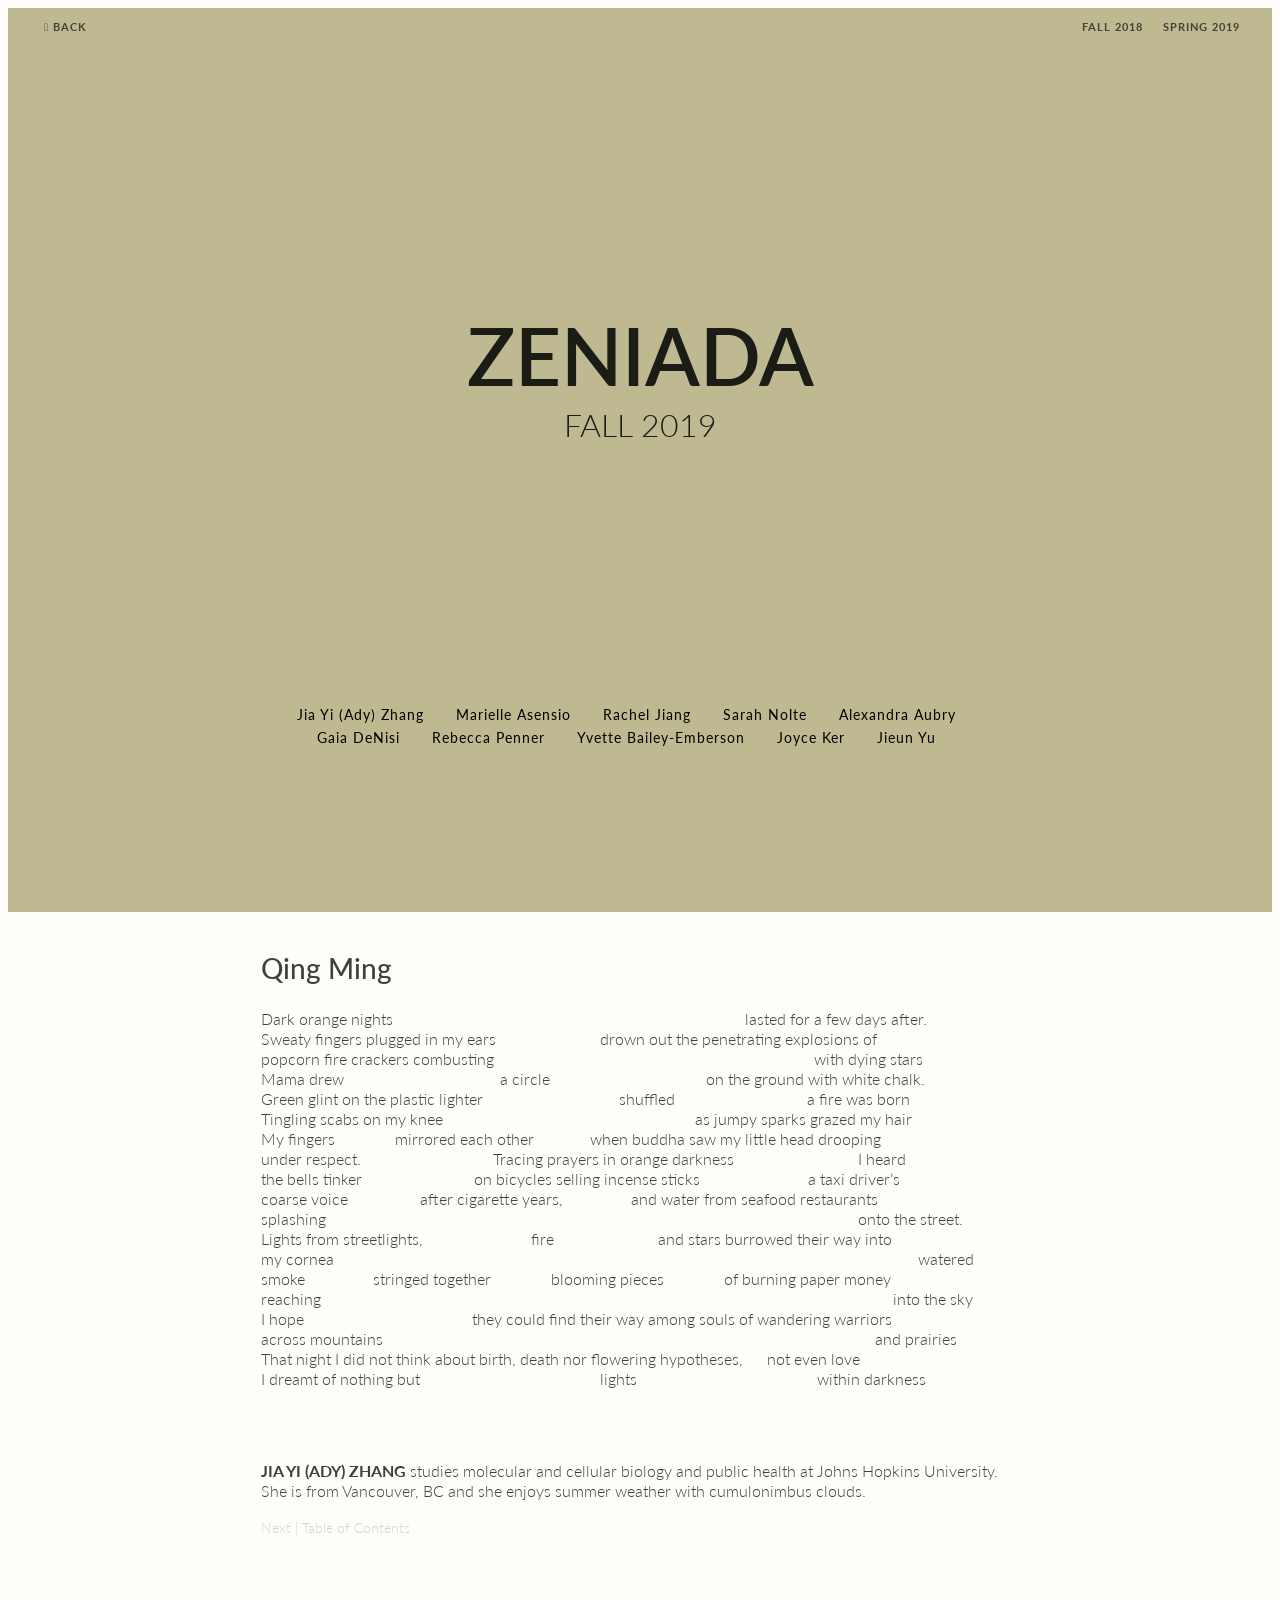
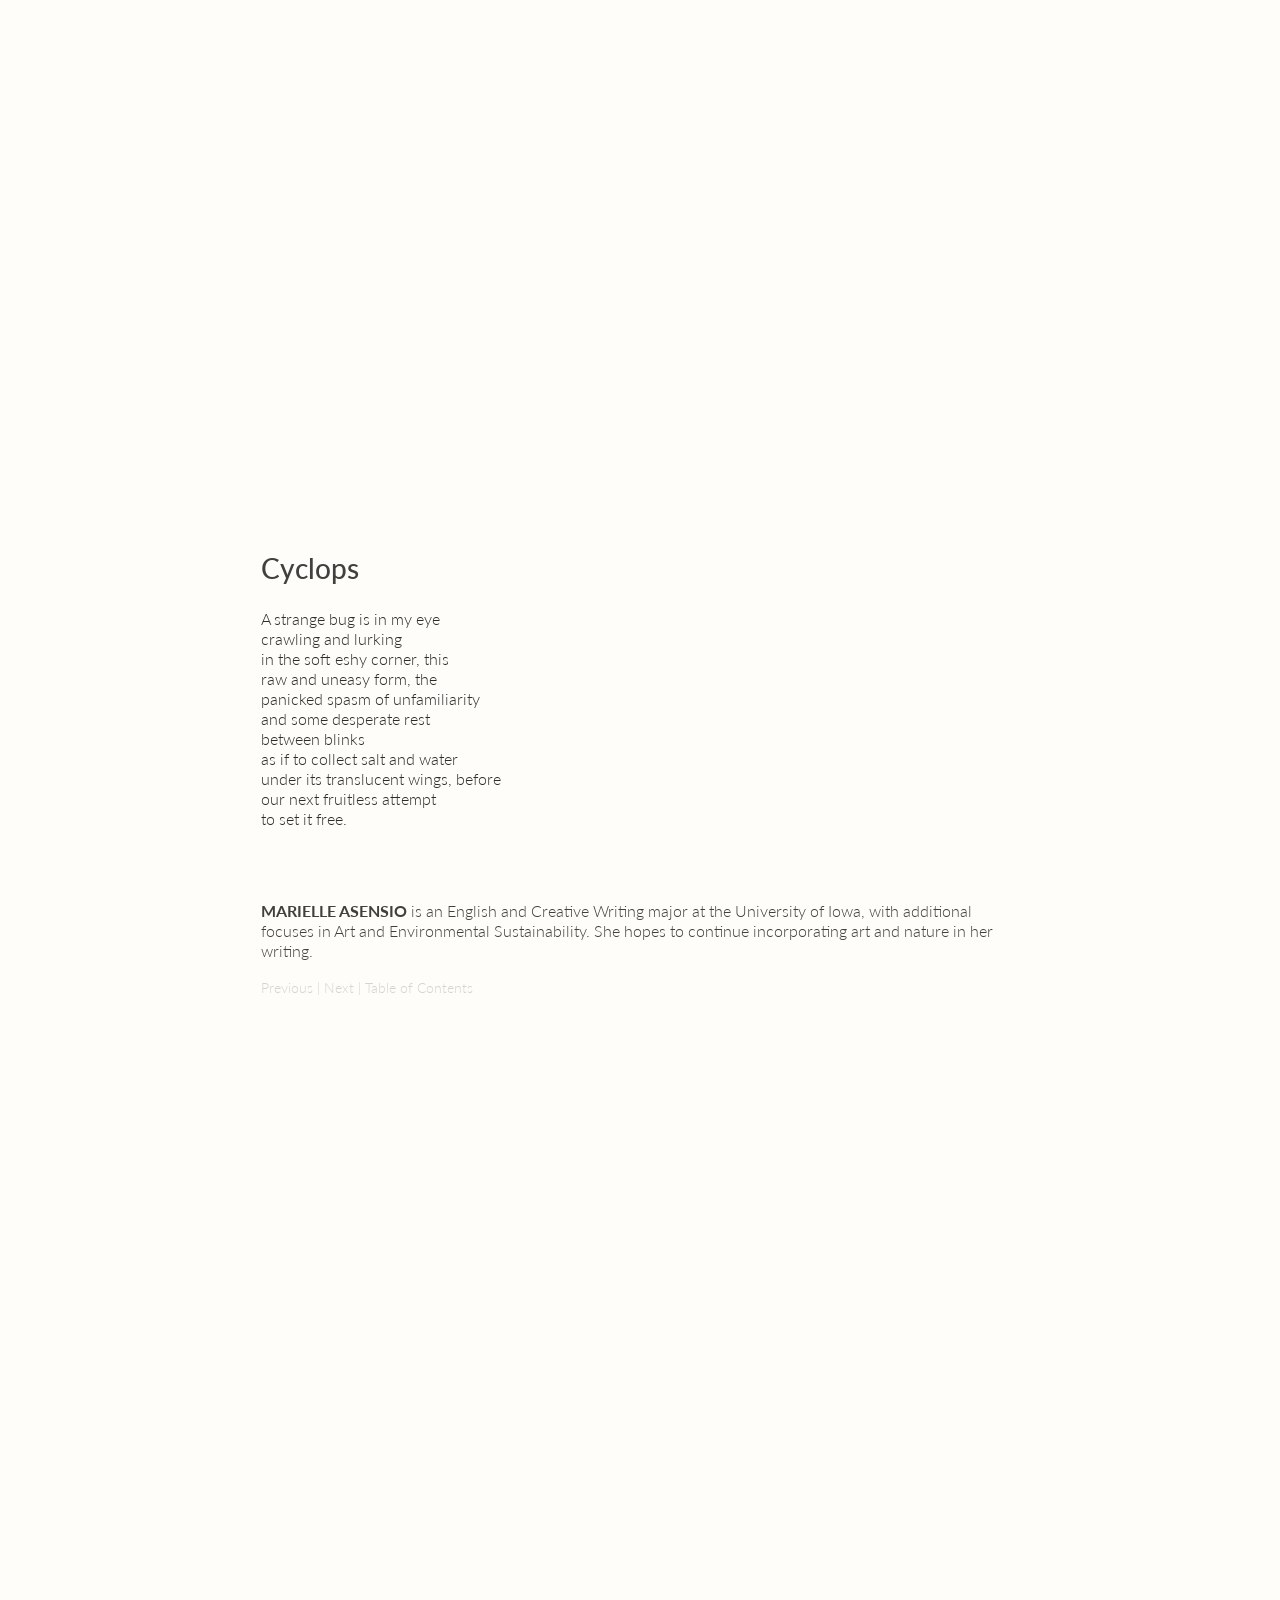
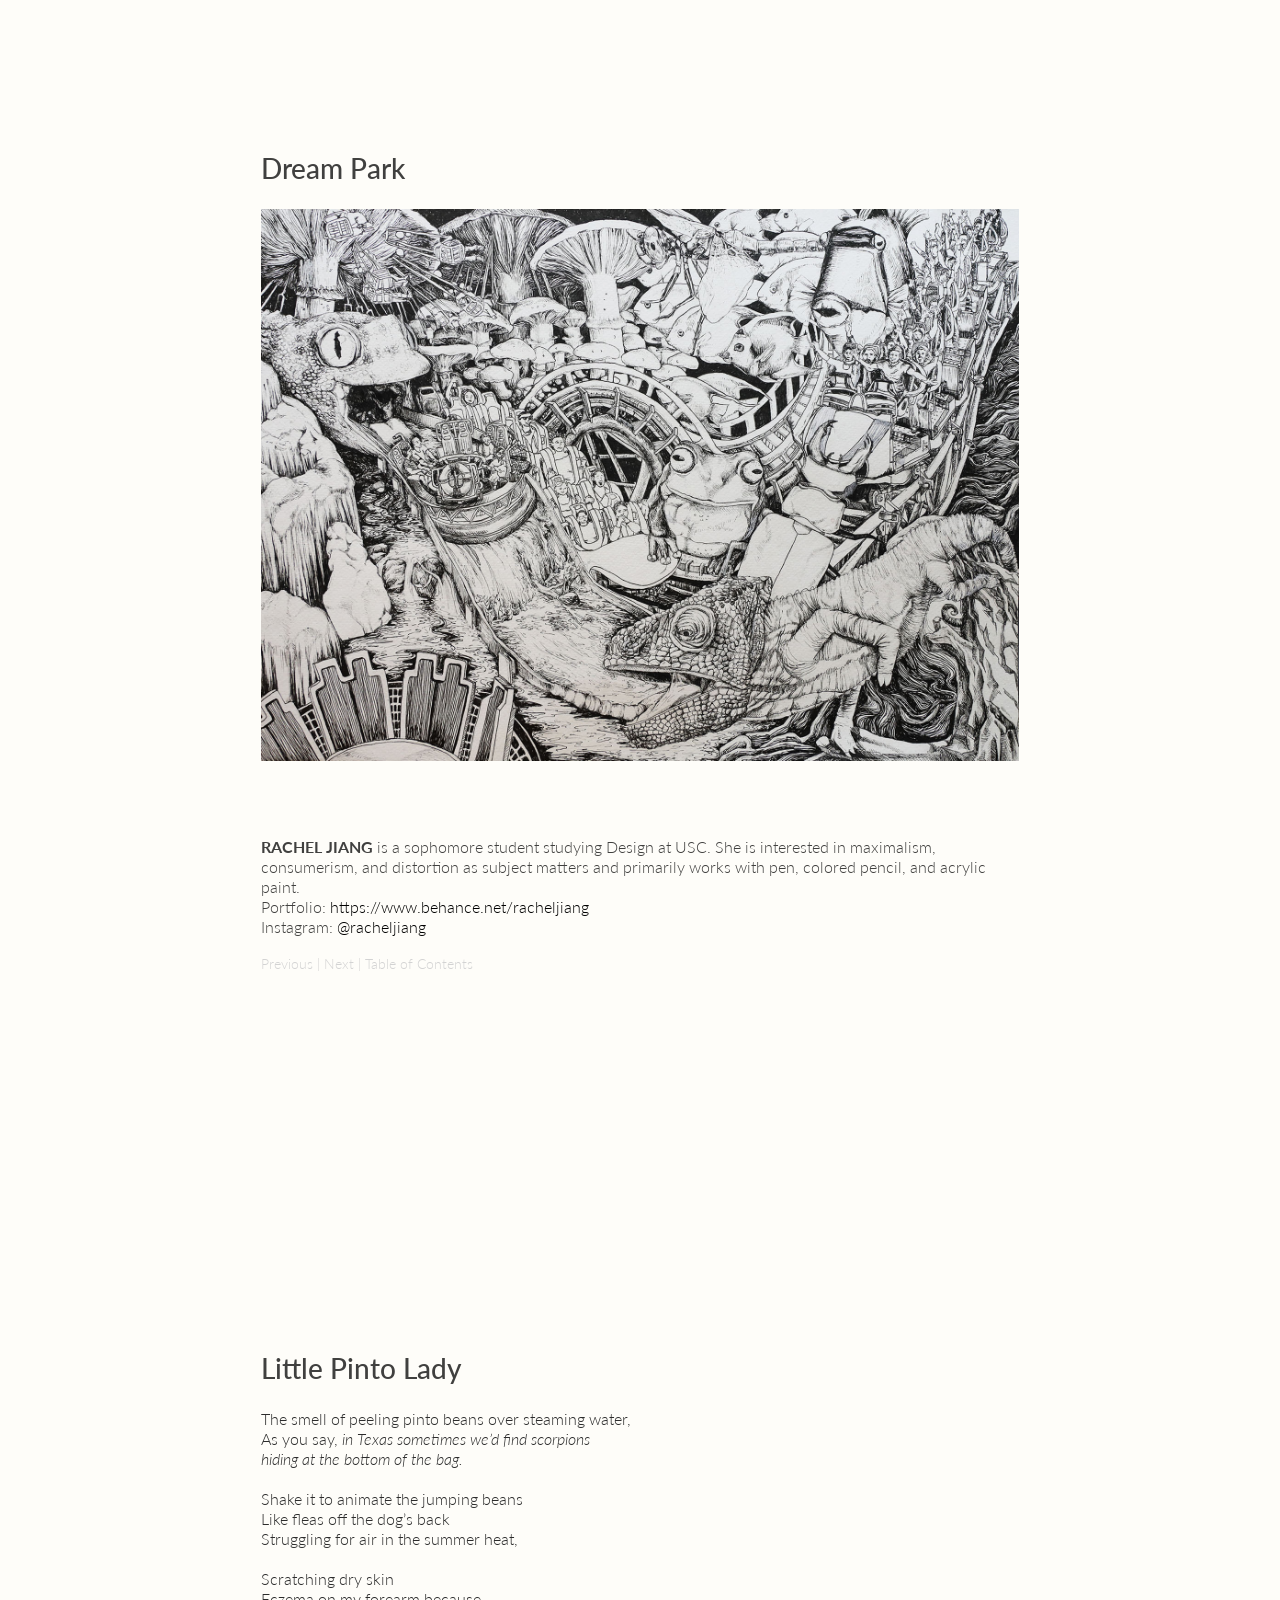
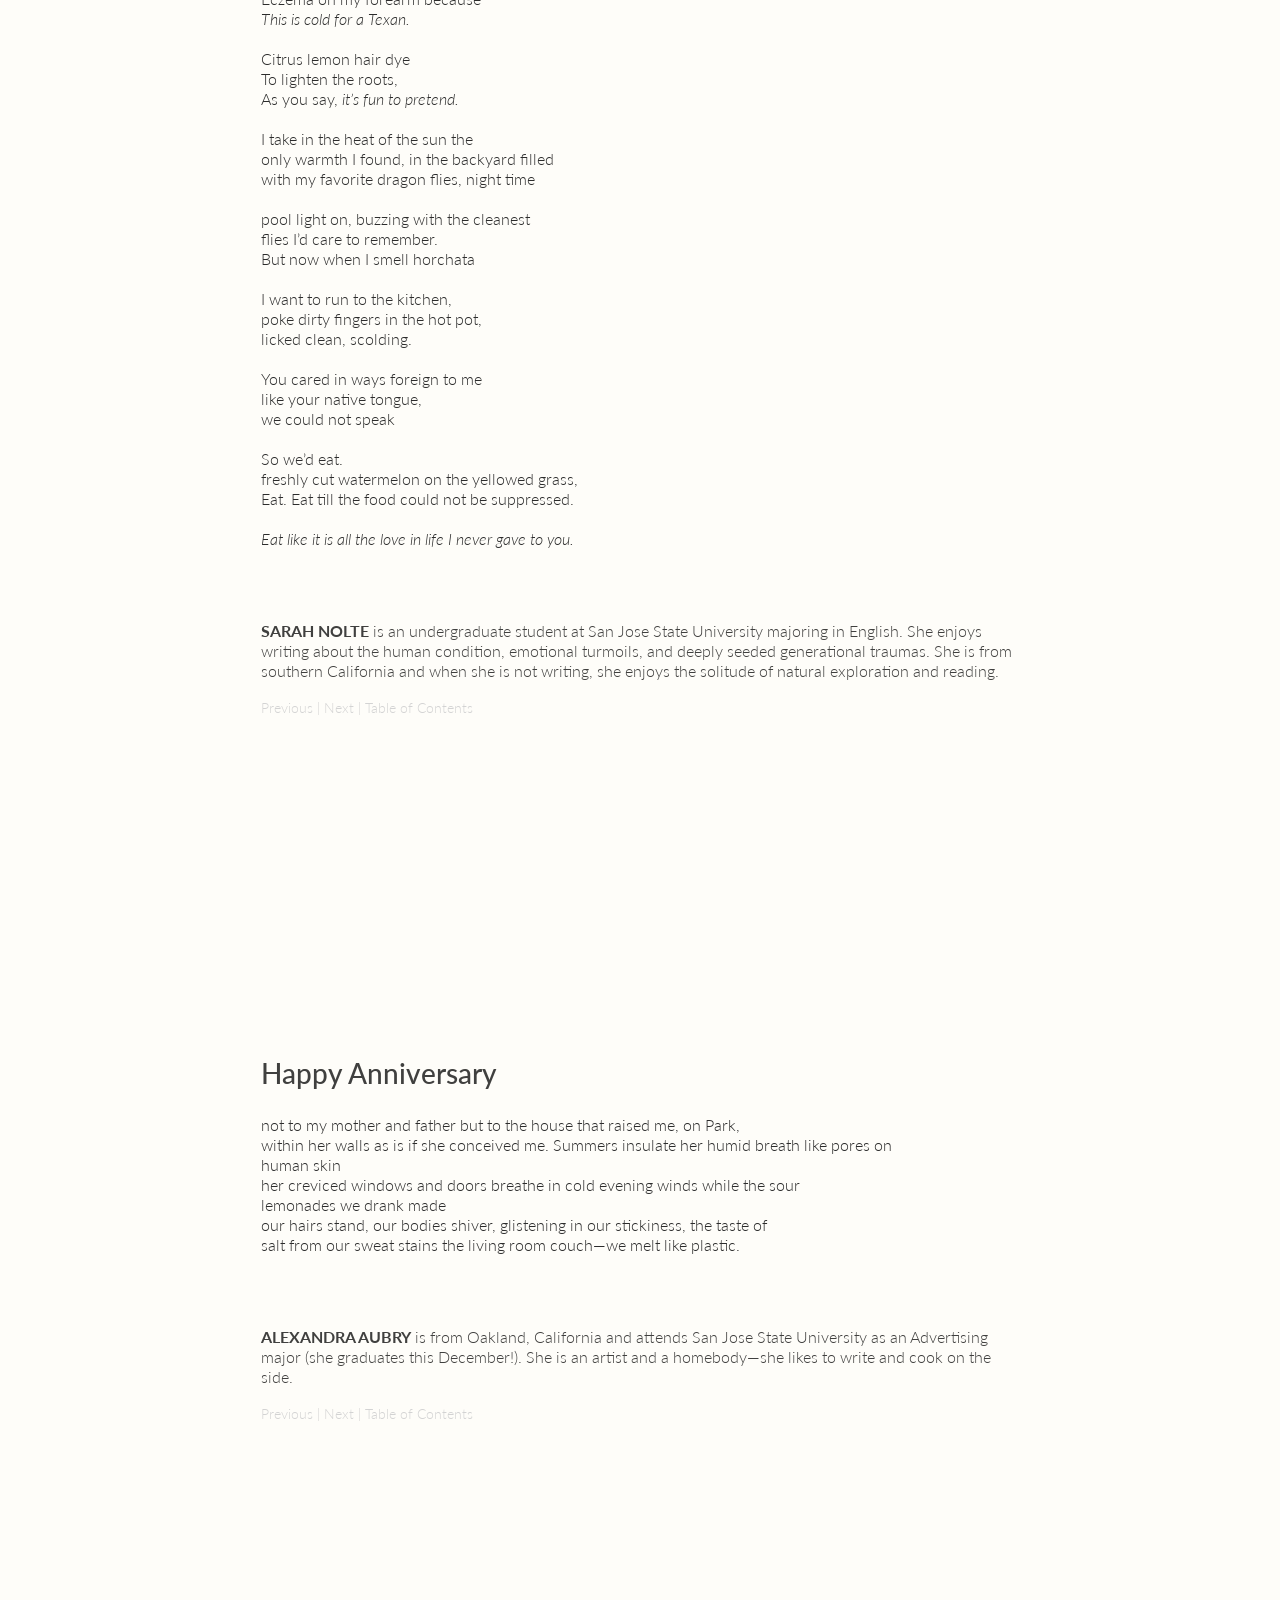
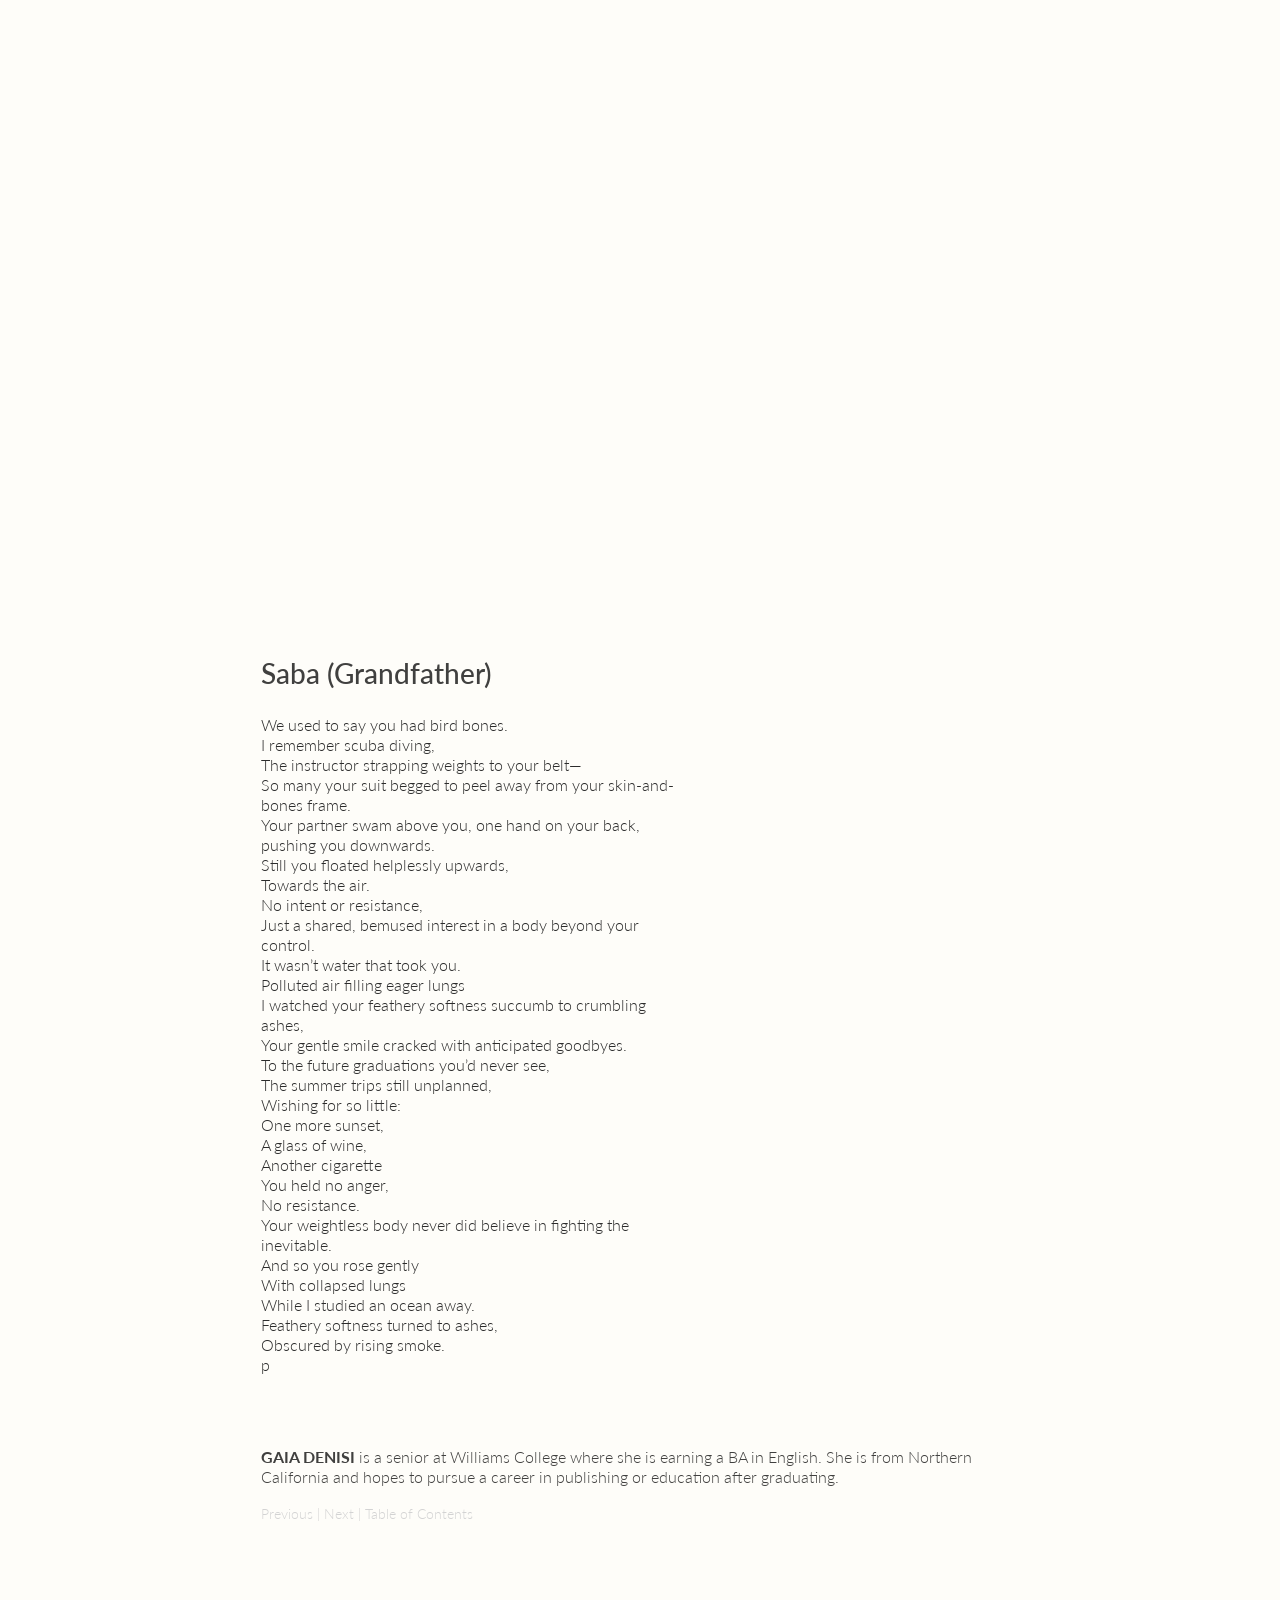
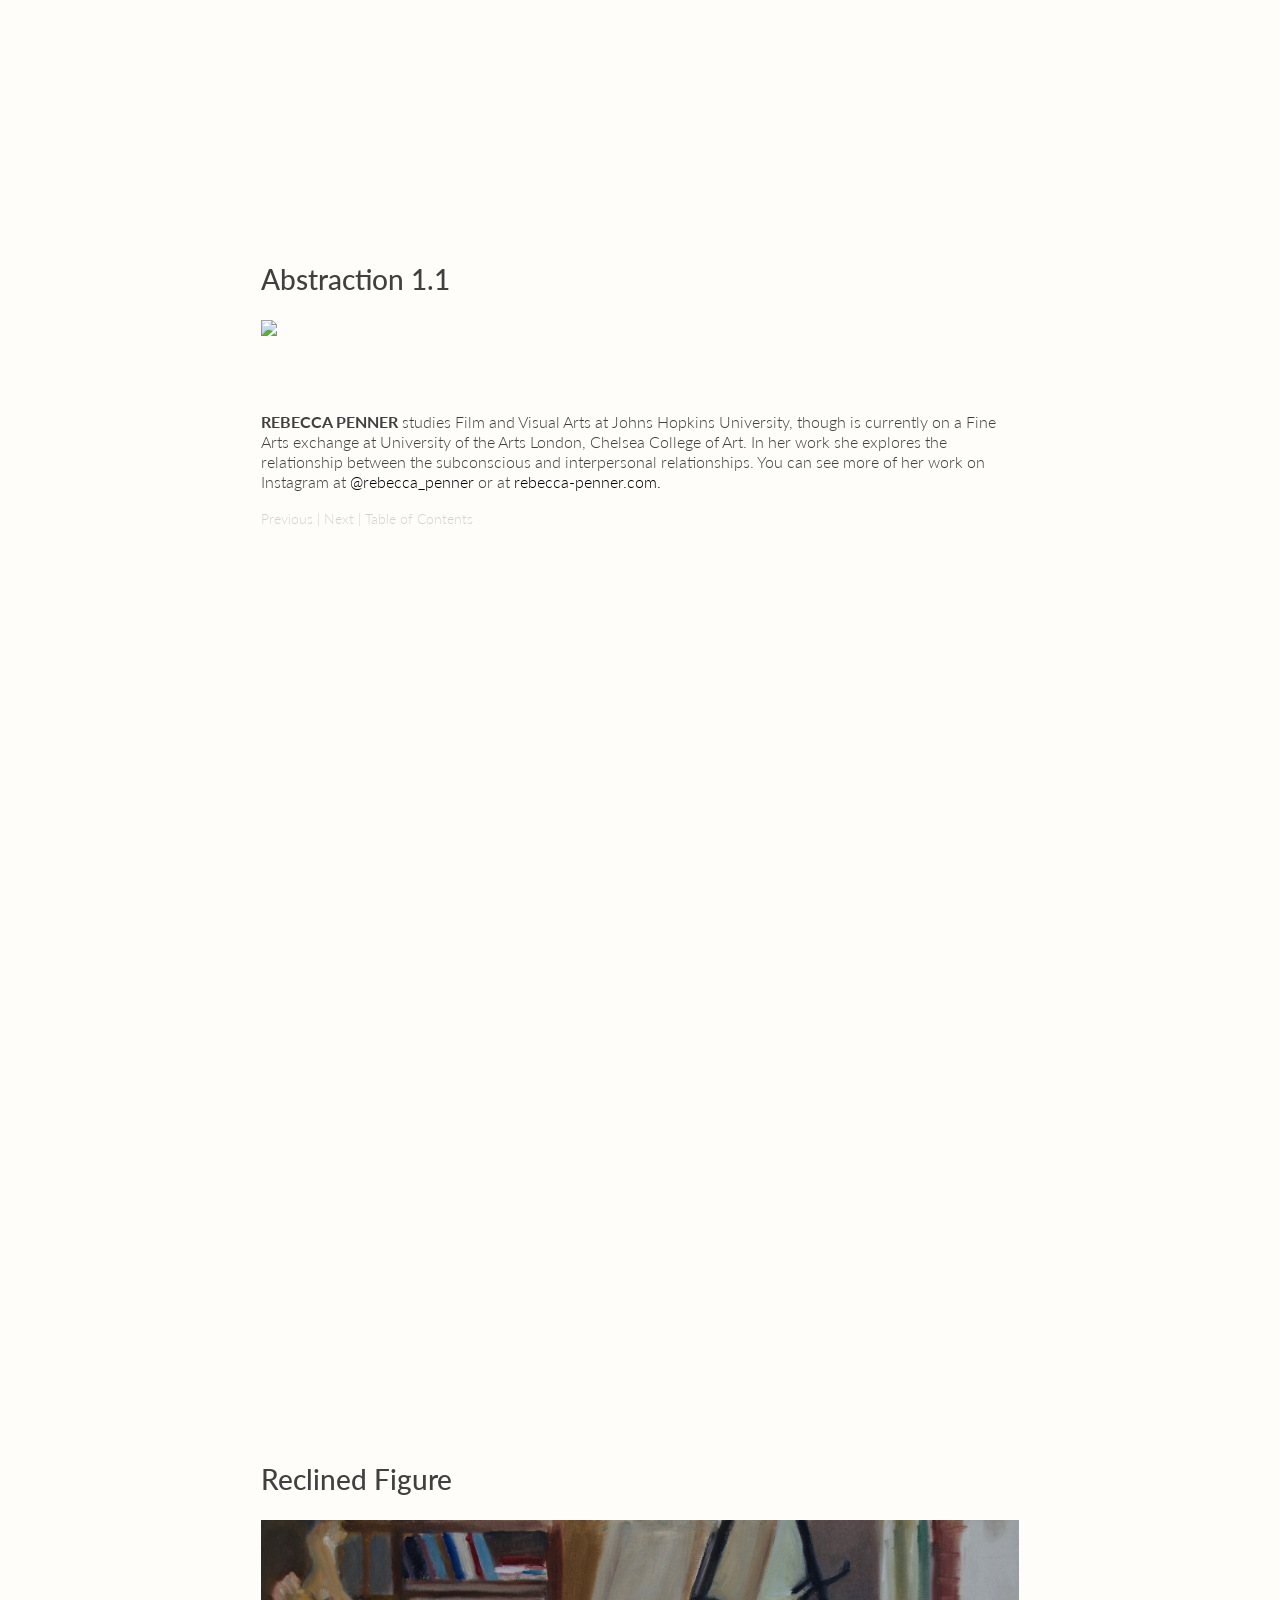
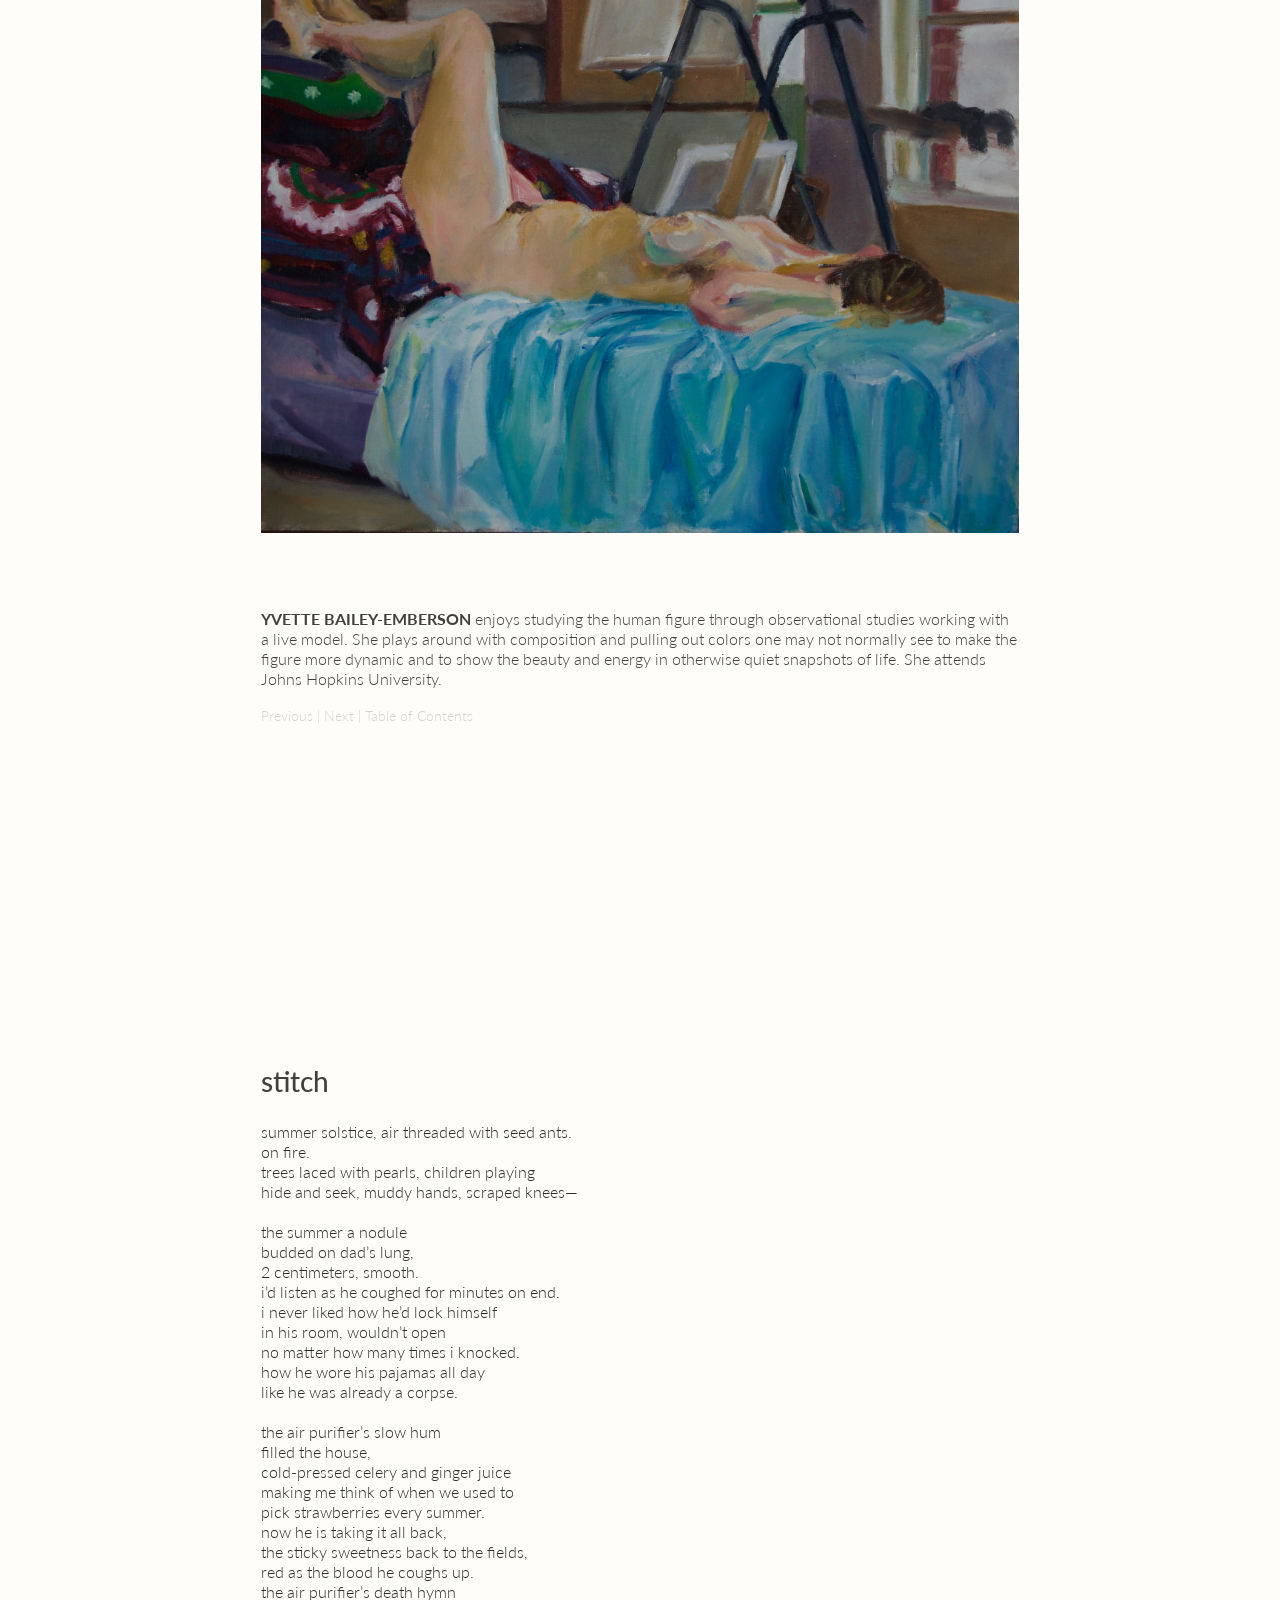
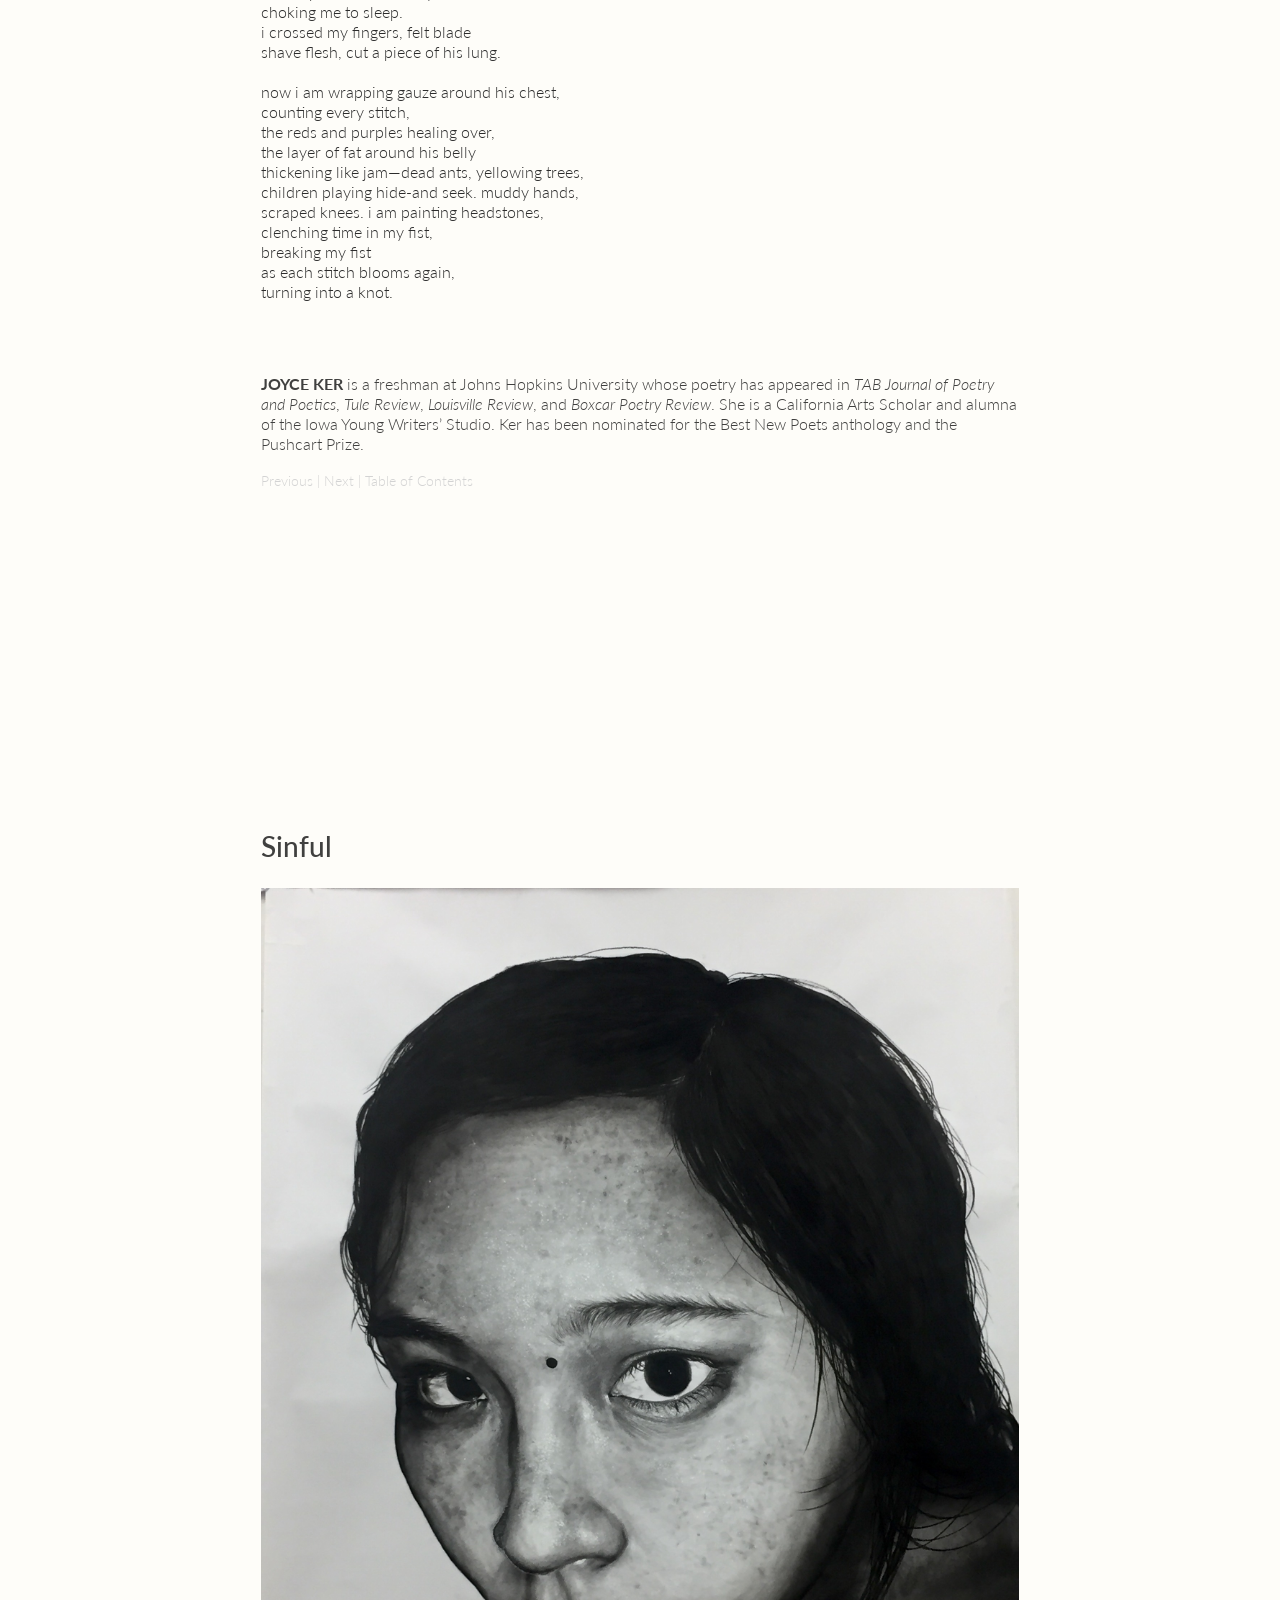
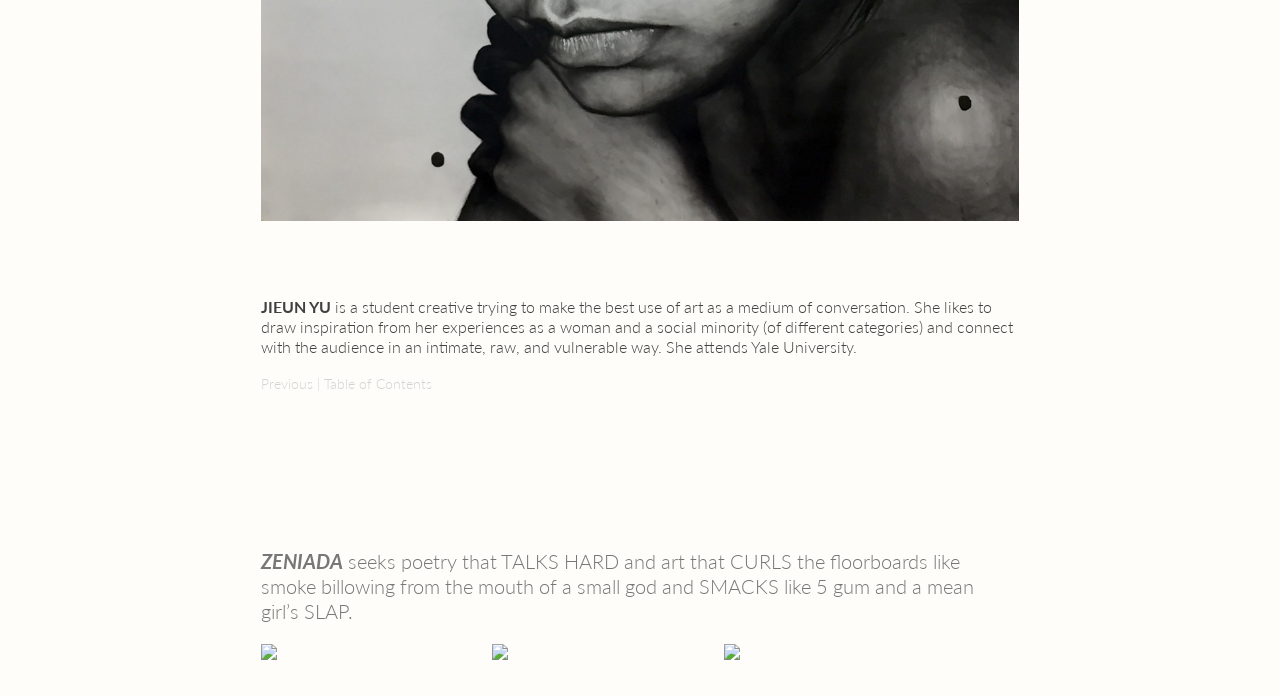
==== commit 3b5ca670: "Update index.html" ====
--- a/fall2019/index.html
+++ b/fall2019/index.html
@@ -286,7 +286,7 @@
 			<section id="yvette">
 					<h2>Reclined Figure</h2>
 					<p style="color:#2C2C2C;">
-					    <img src="img/reclinedFigure.jpg" width="100%">
+					    <img src="img/reclinedFigure.JPG" width="100%">
 					</p>
 					<br><br>
 				<p><strong>Yvette Bailey-Emberson</strong> enjoys studying the human figure through observational studies working with a live model. She plays around with composition and pulling out colors one may not normally see to make the figure more dynamic and to show the beauty and energy in otherwise quiet snapshots of life. She attends Johns Hopkins University.</p>
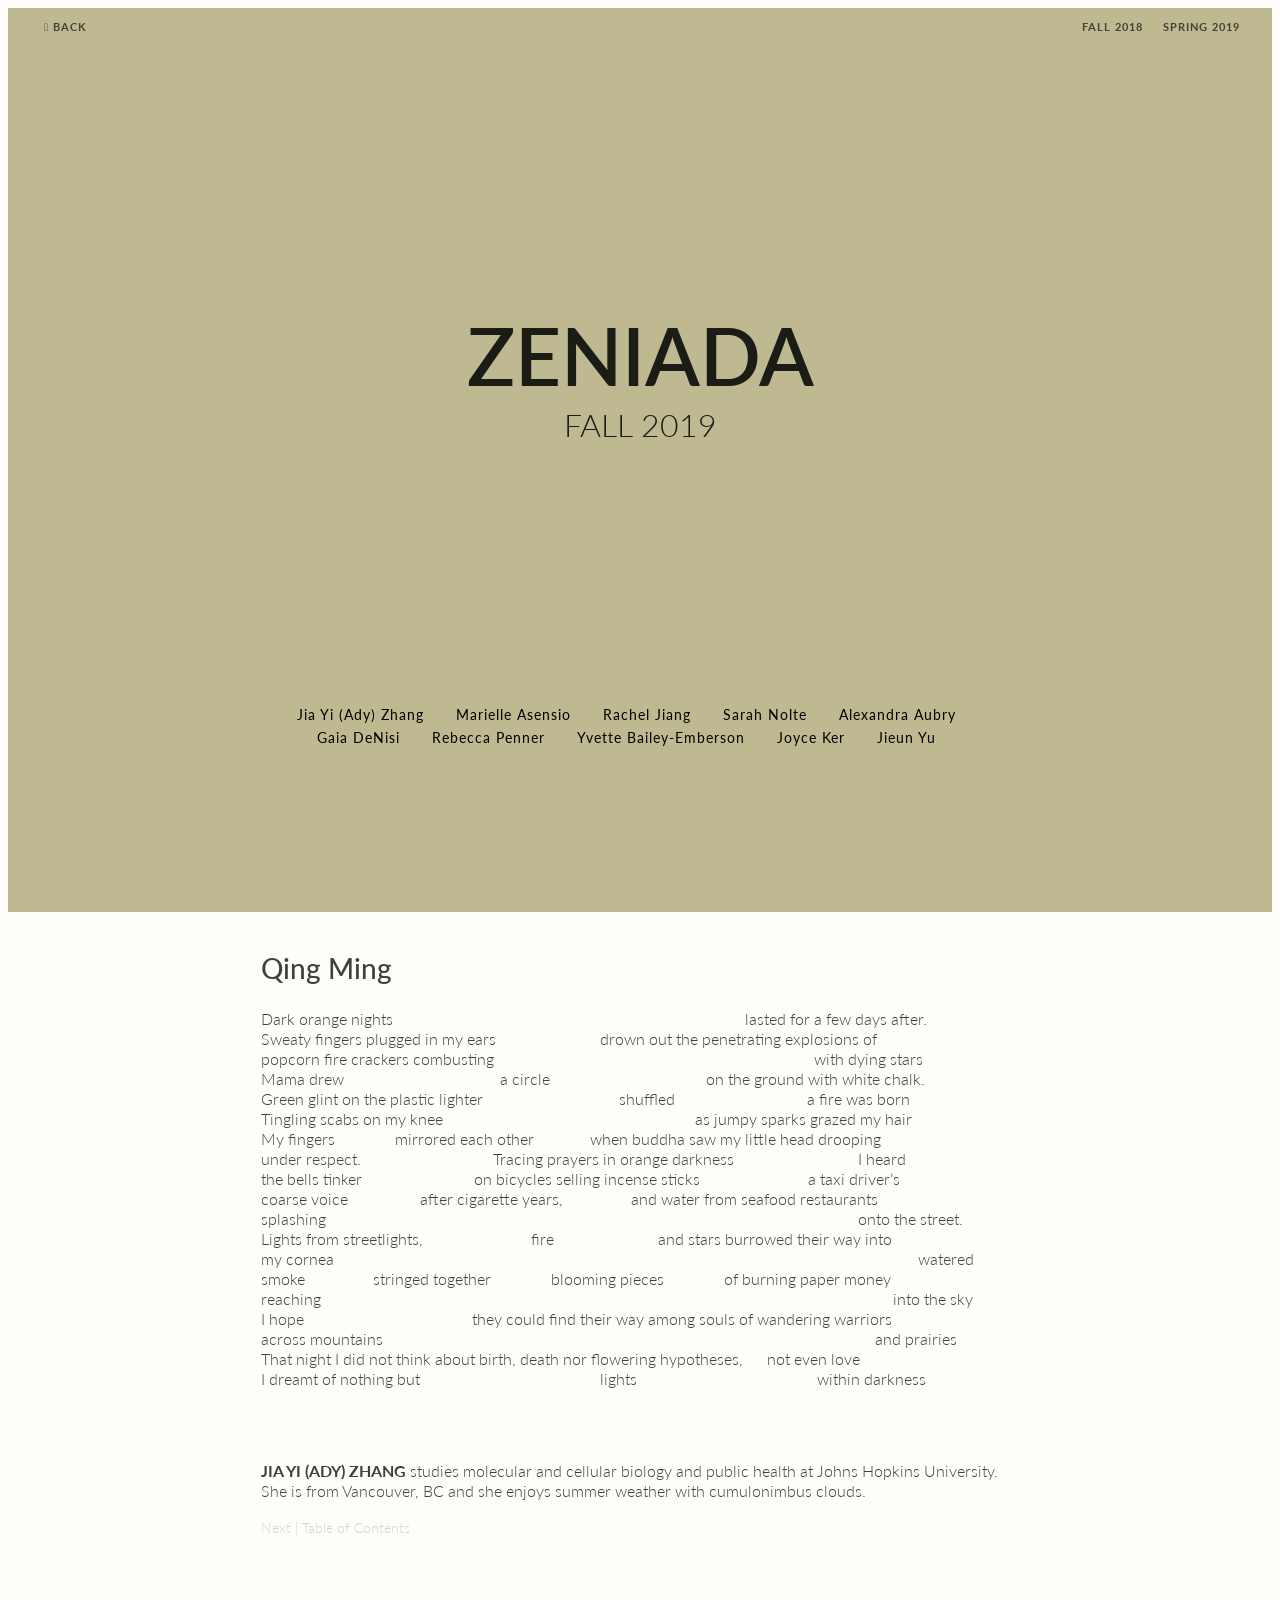
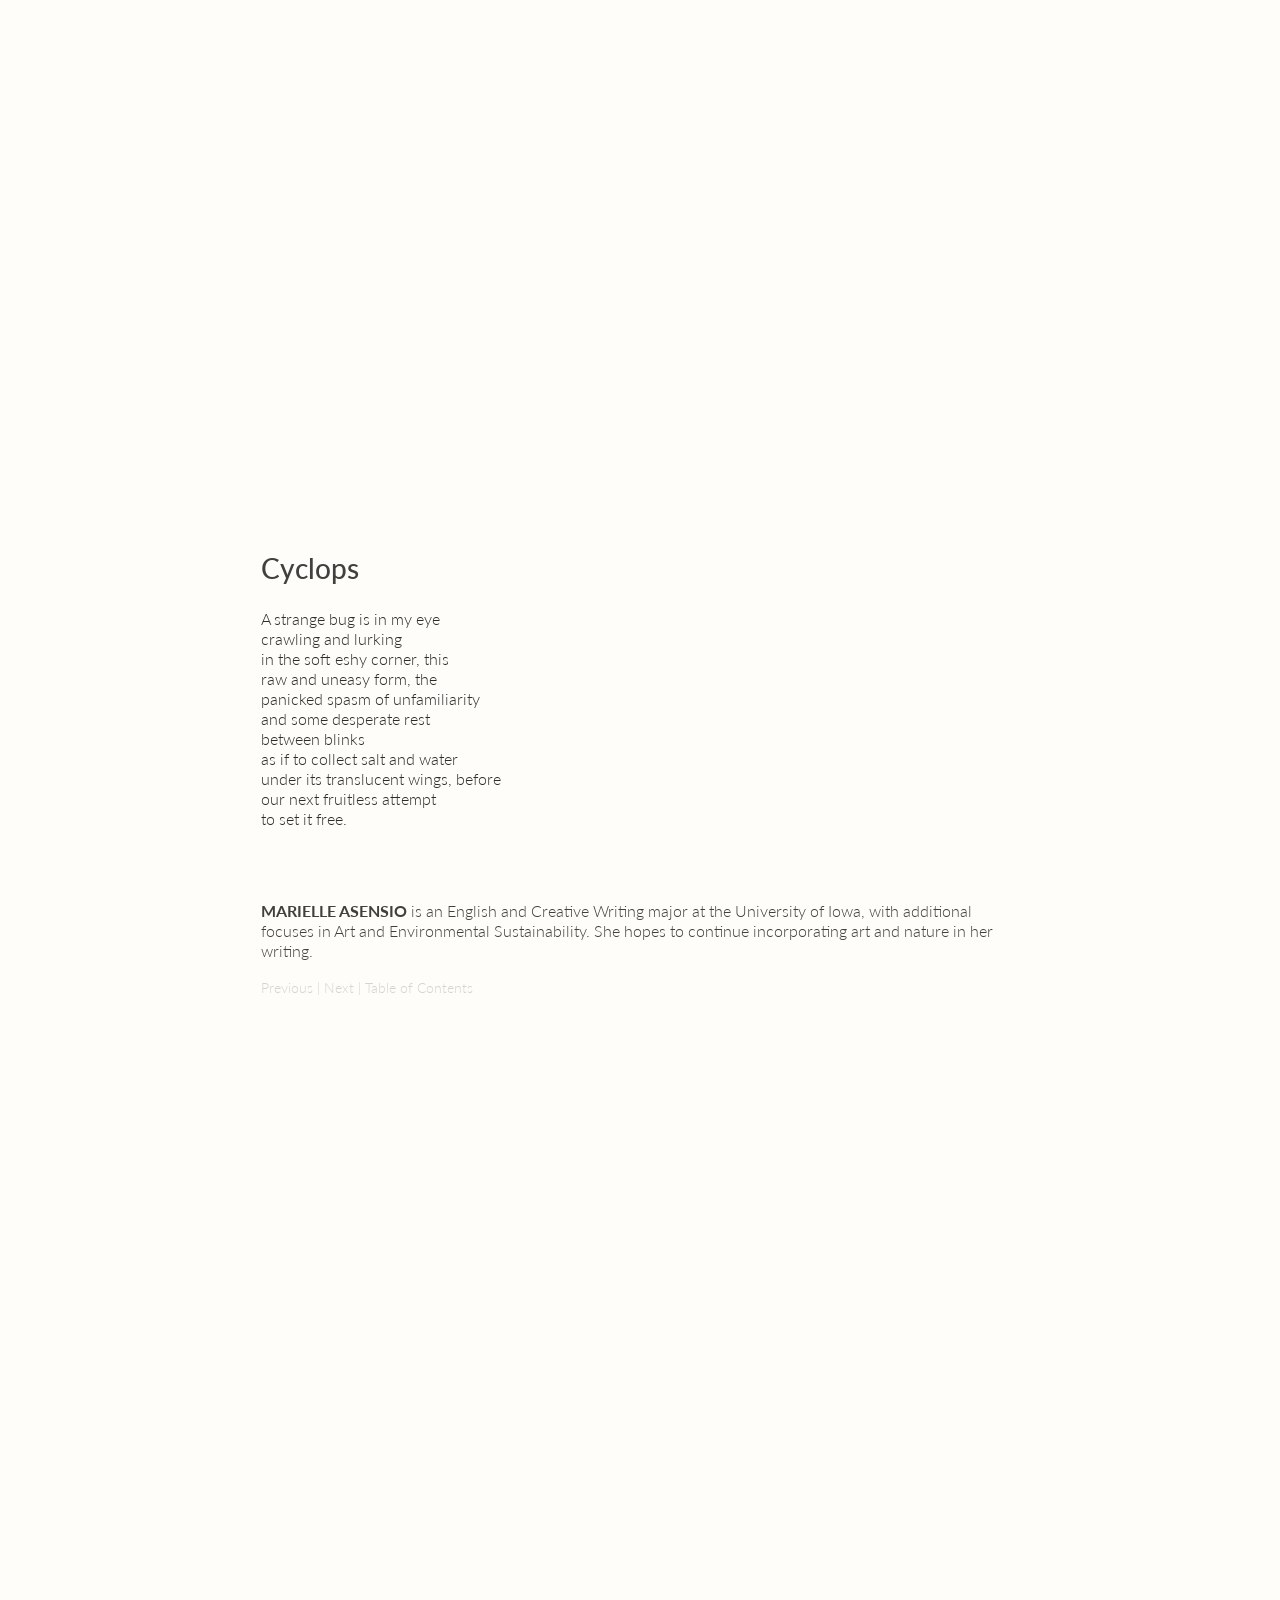
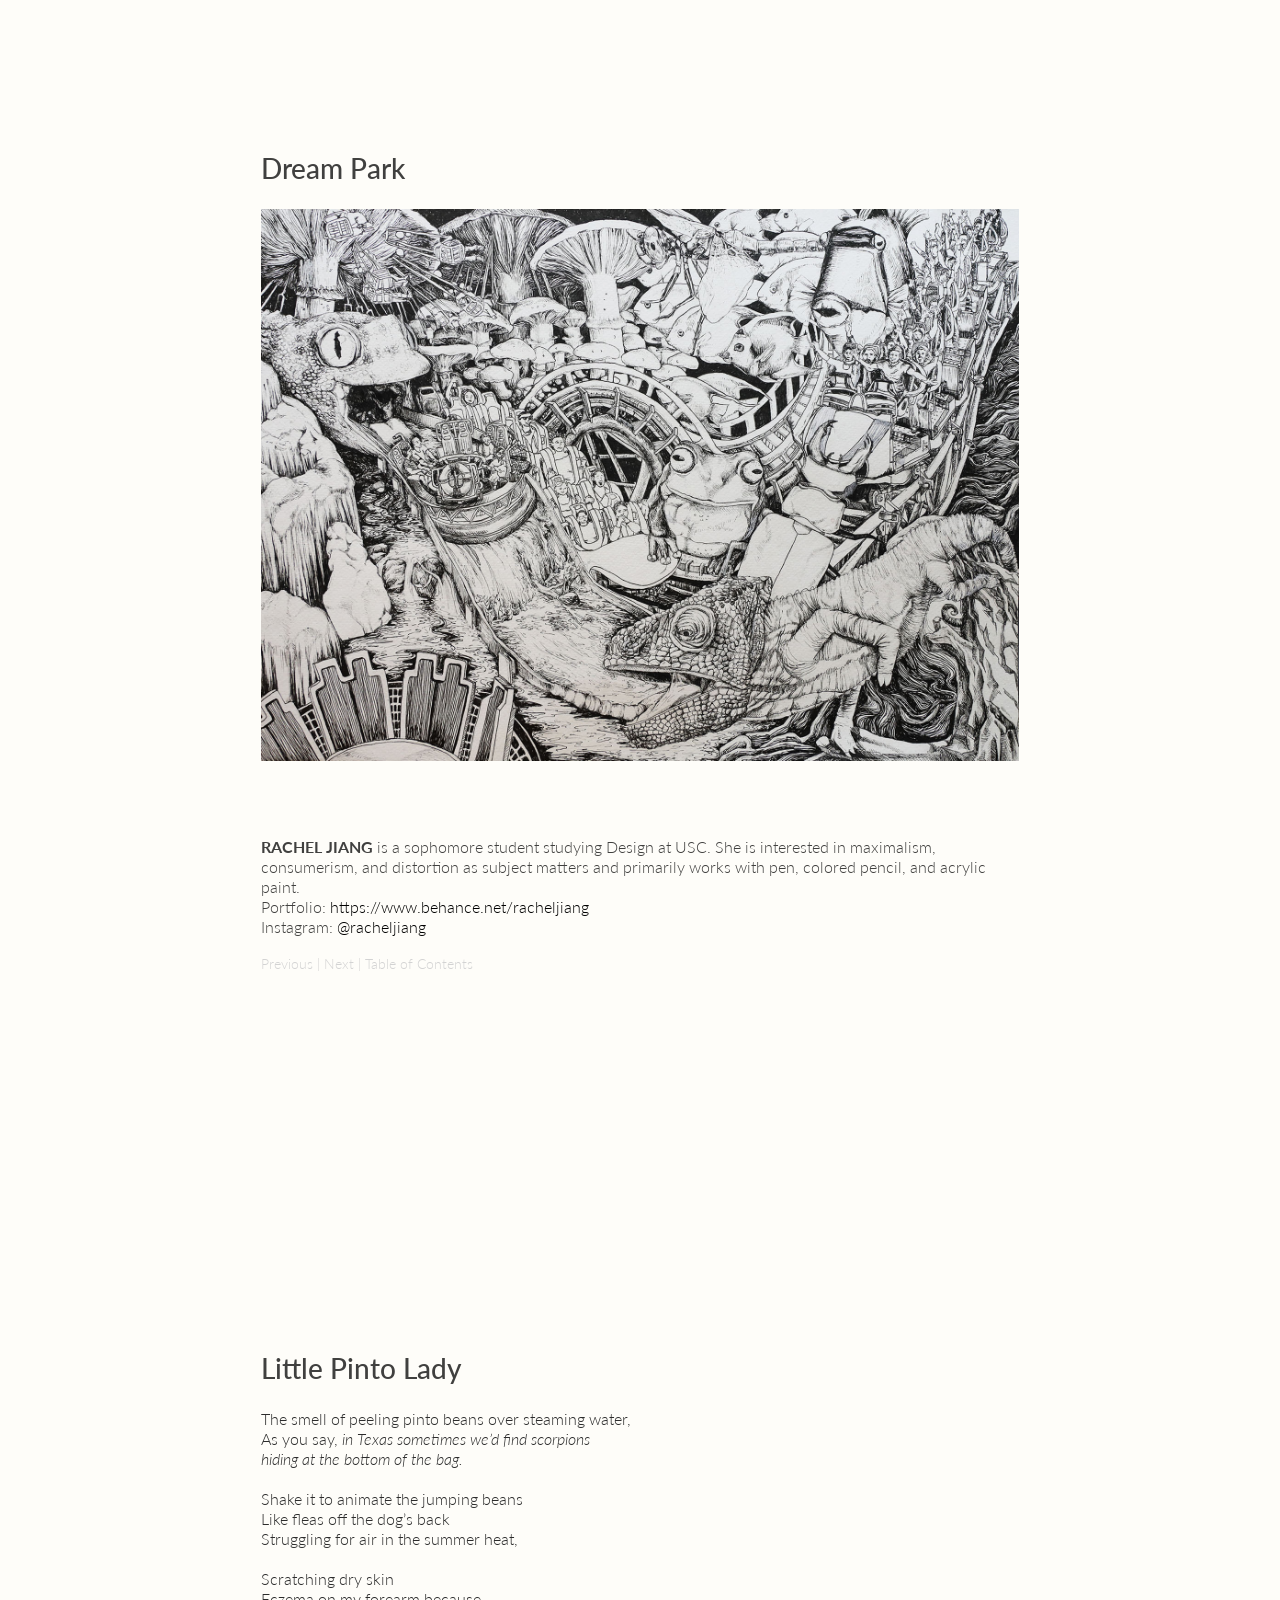
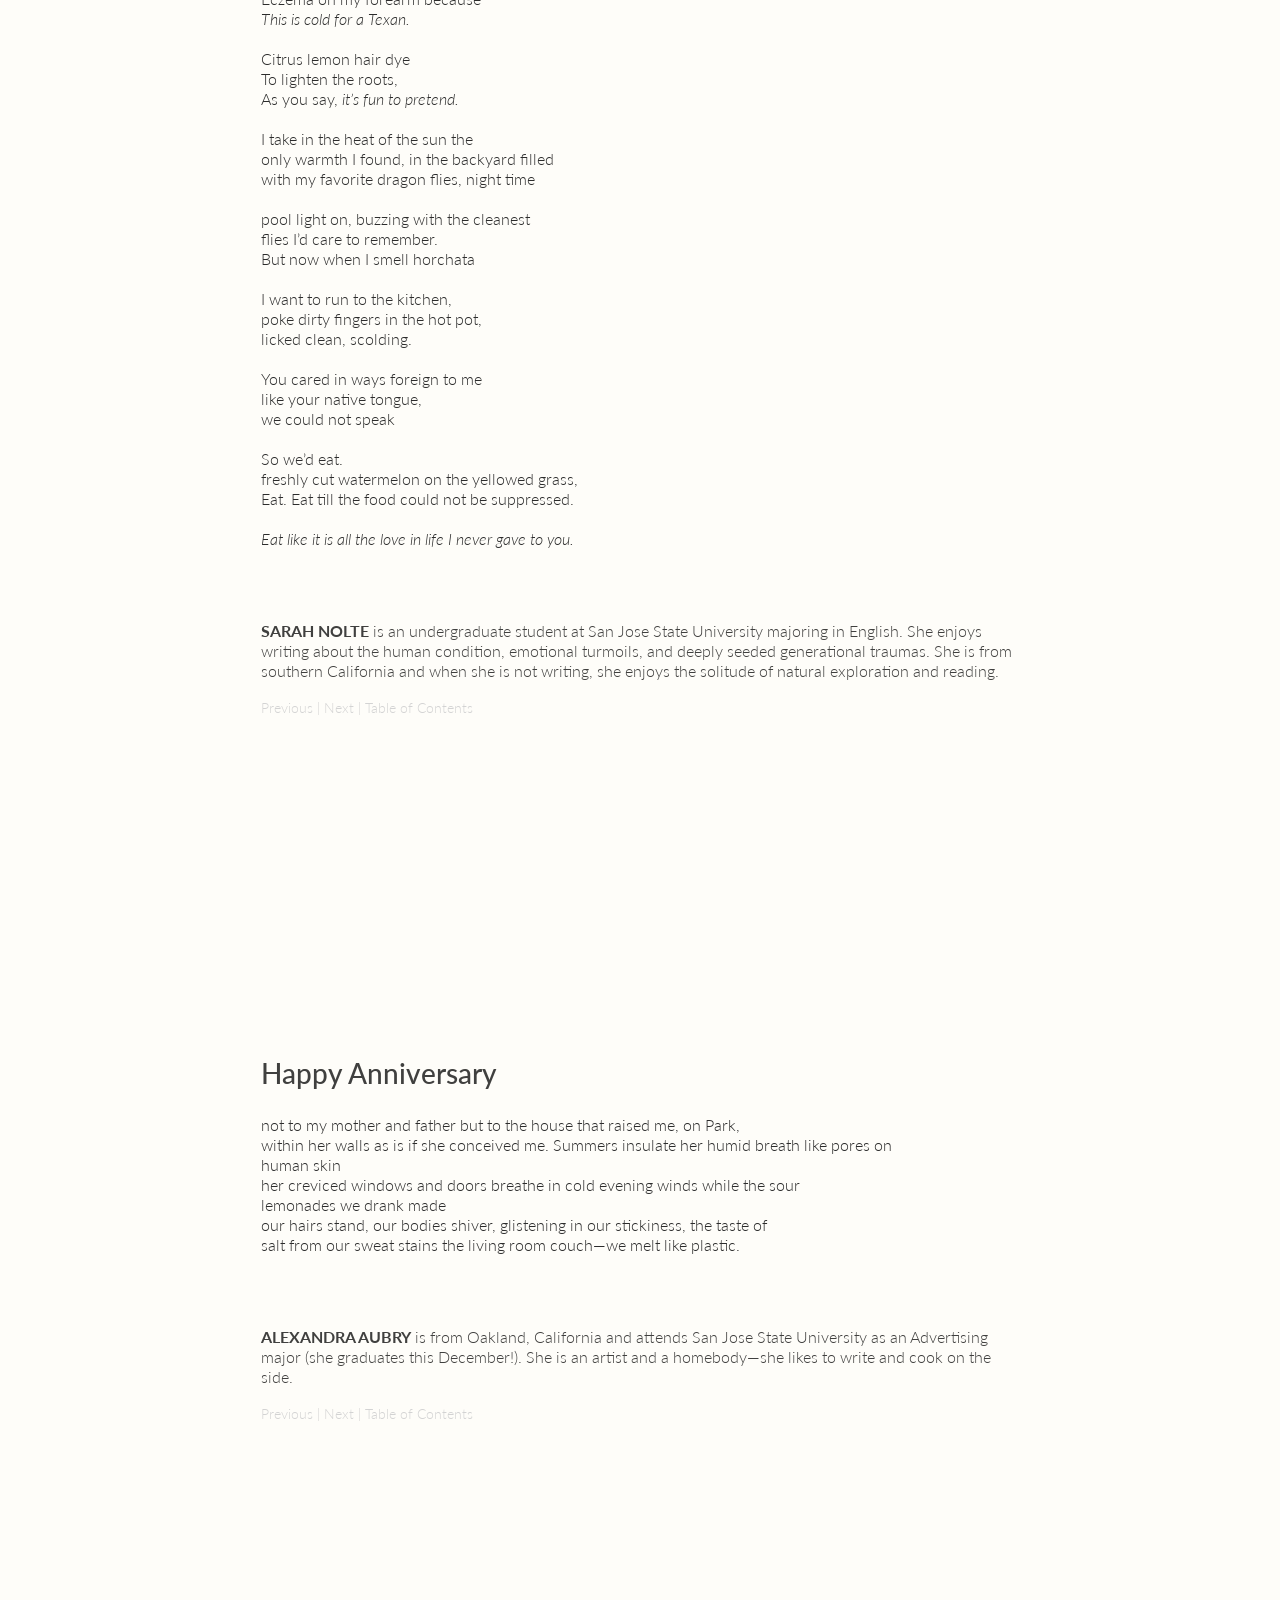
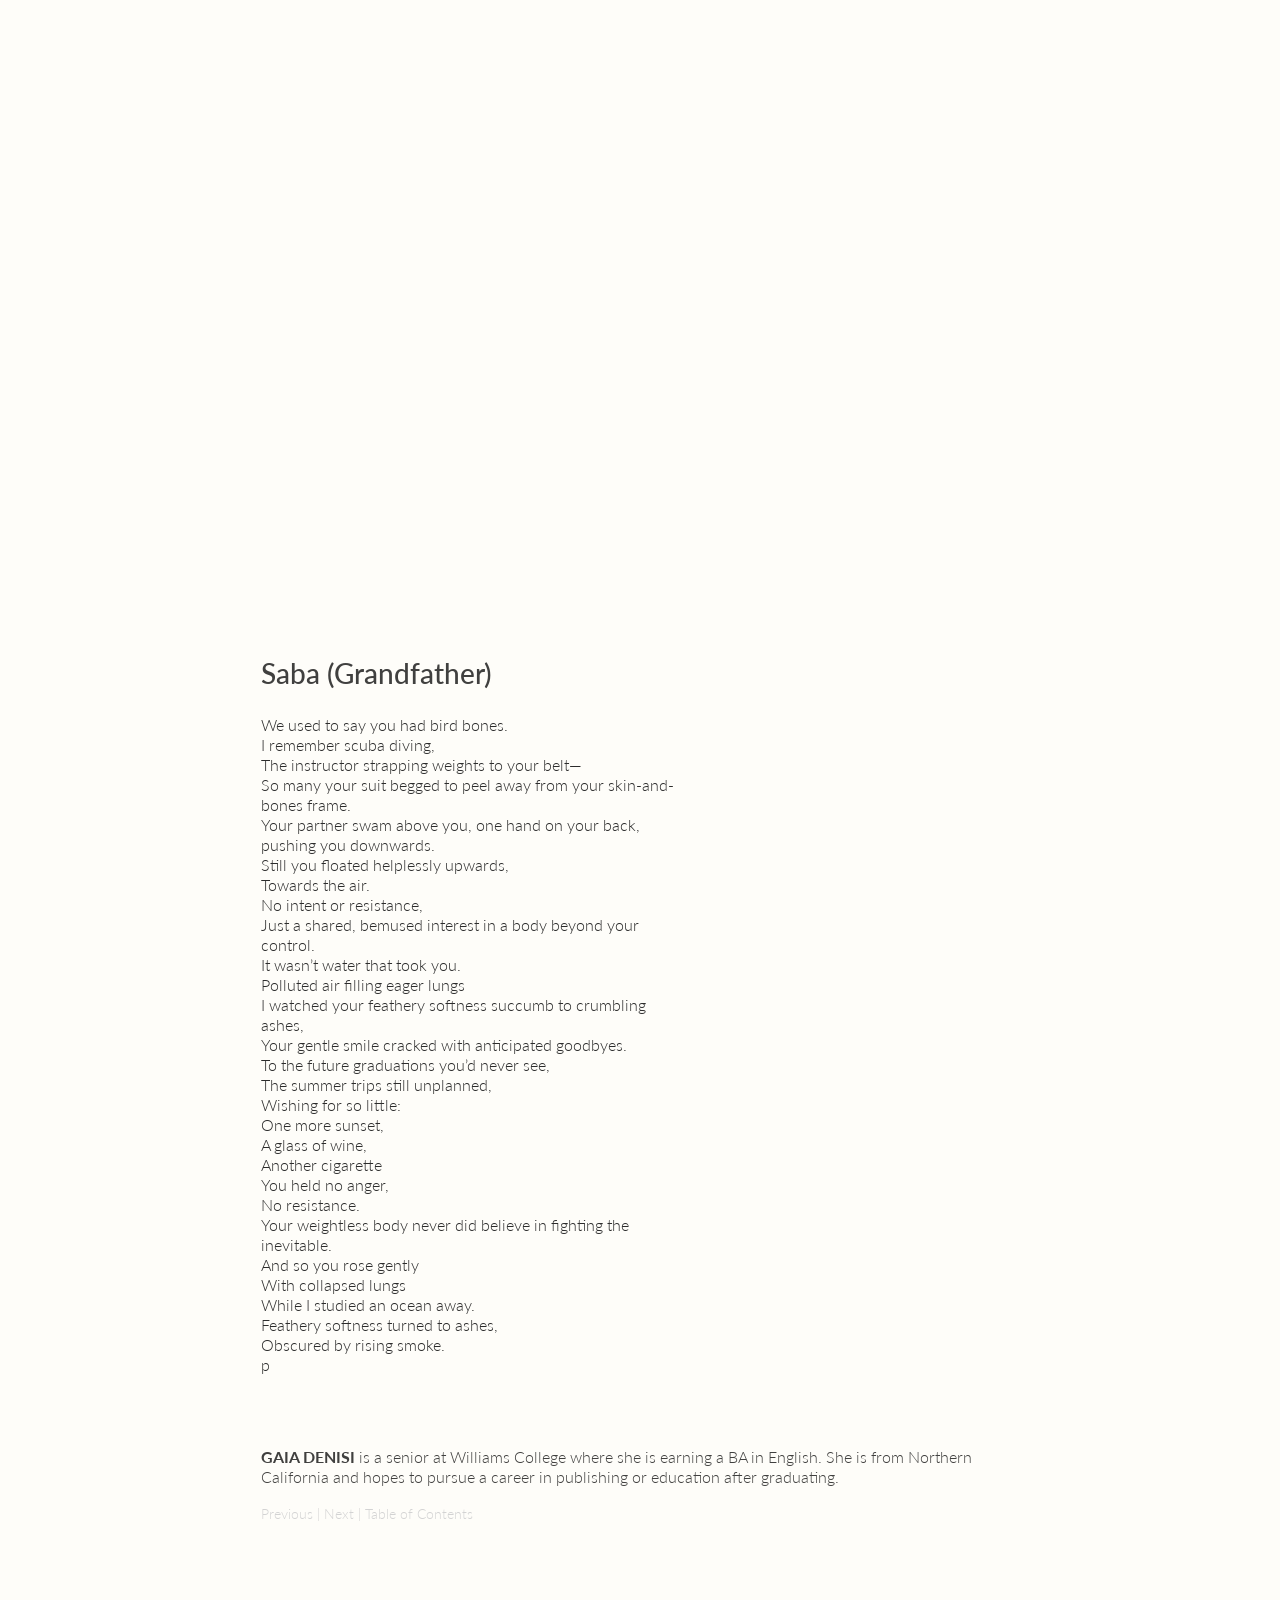
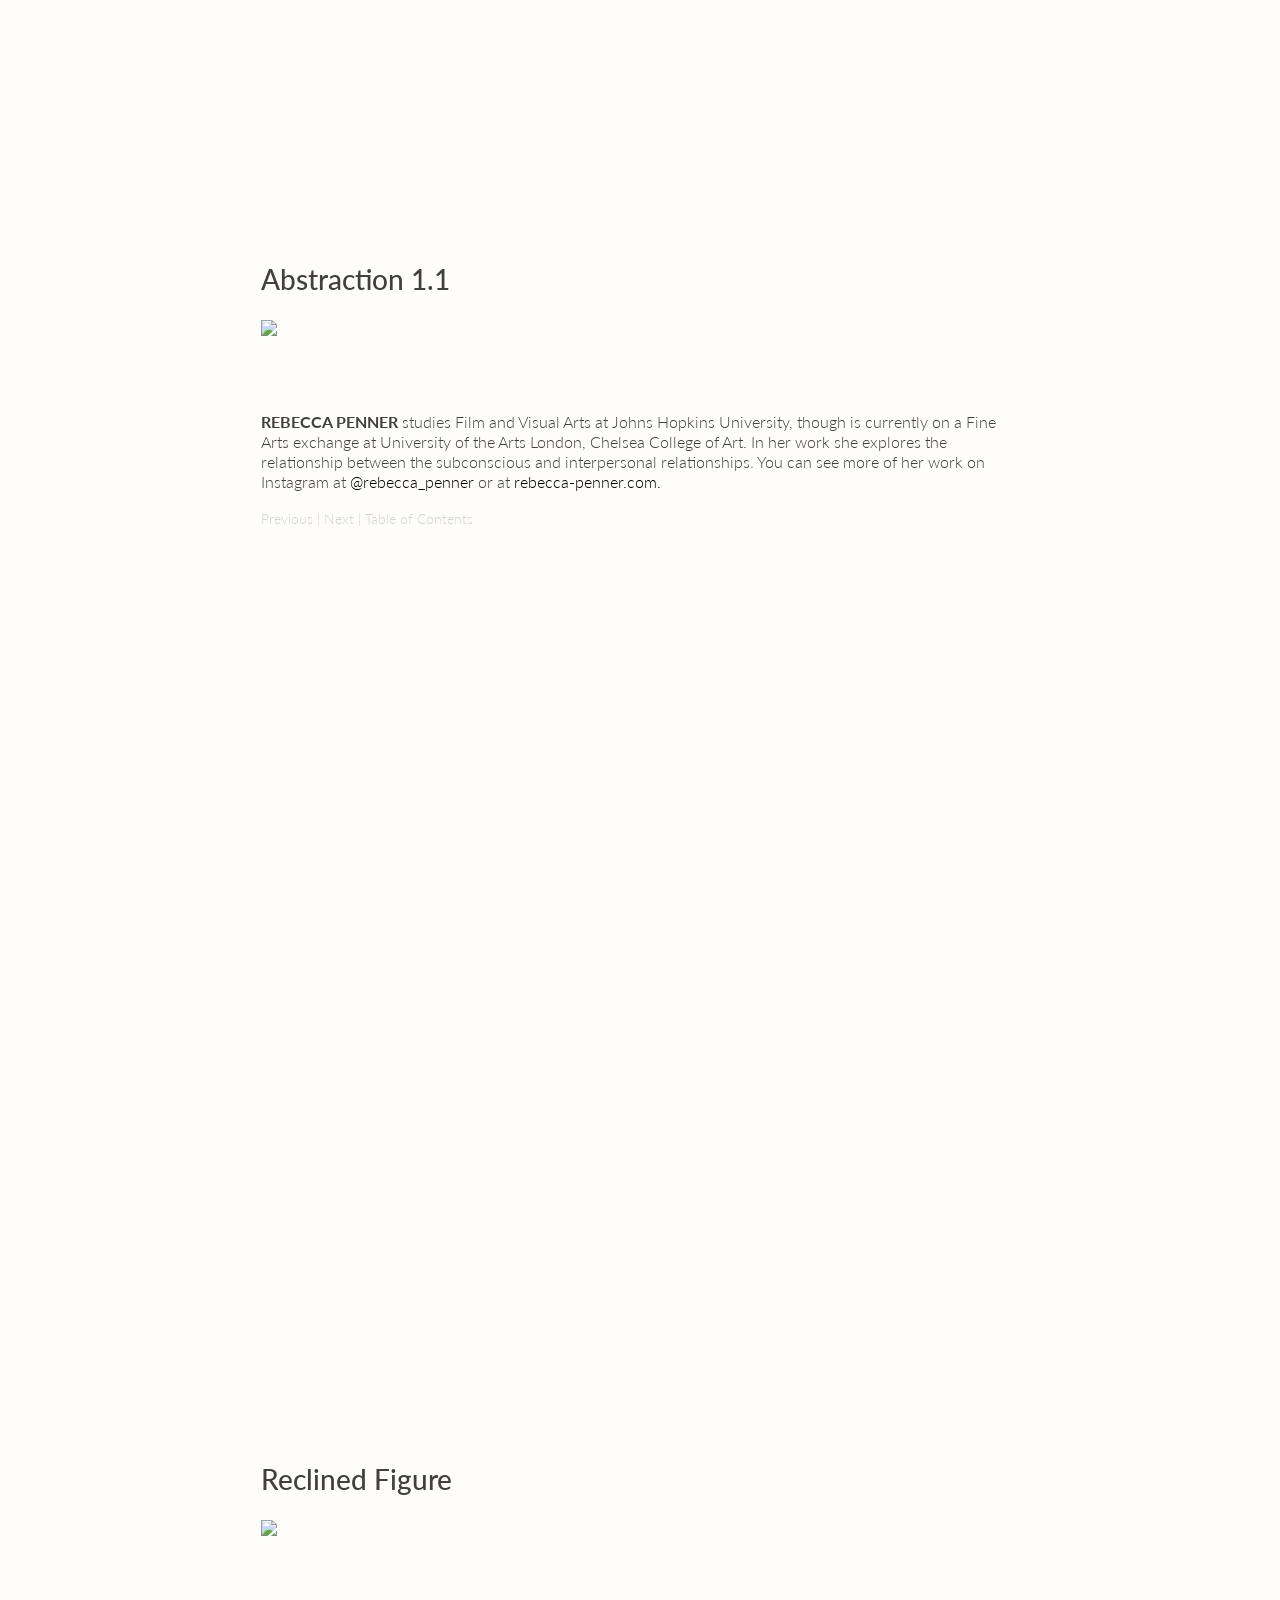
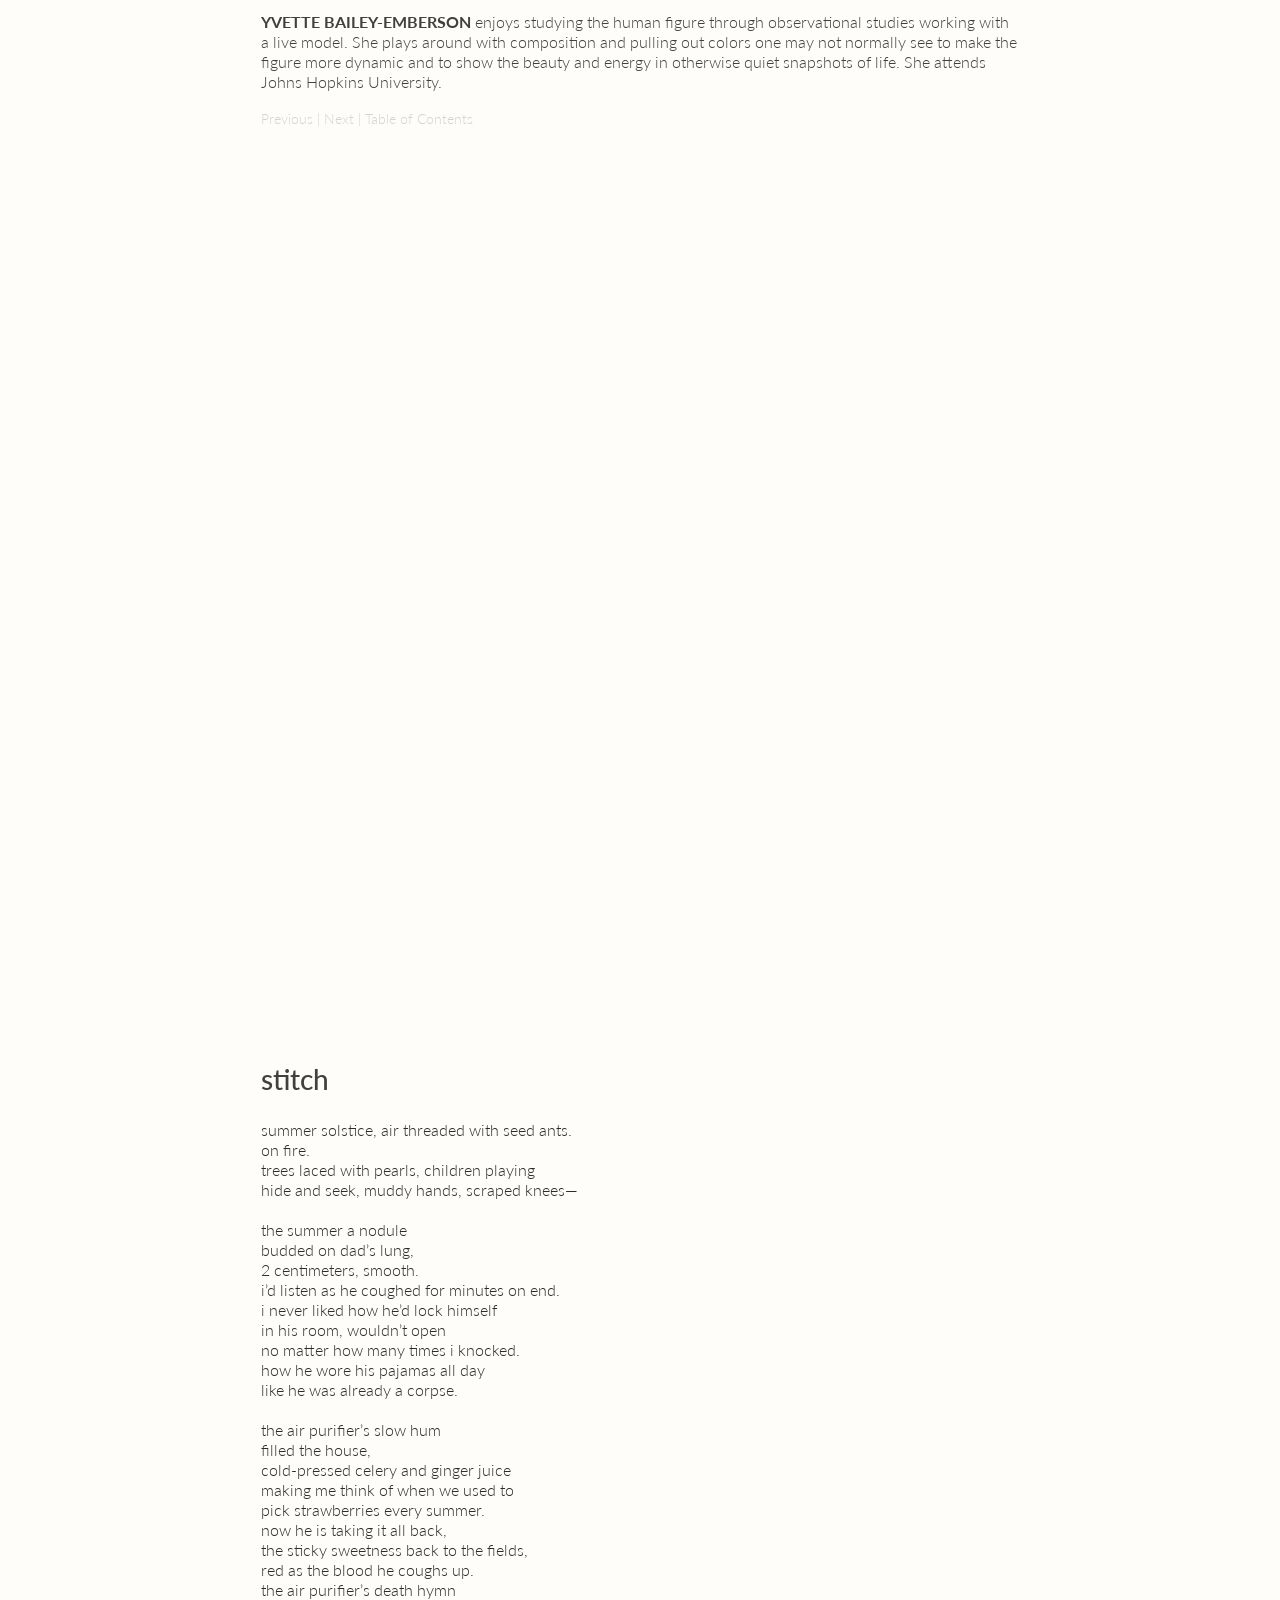
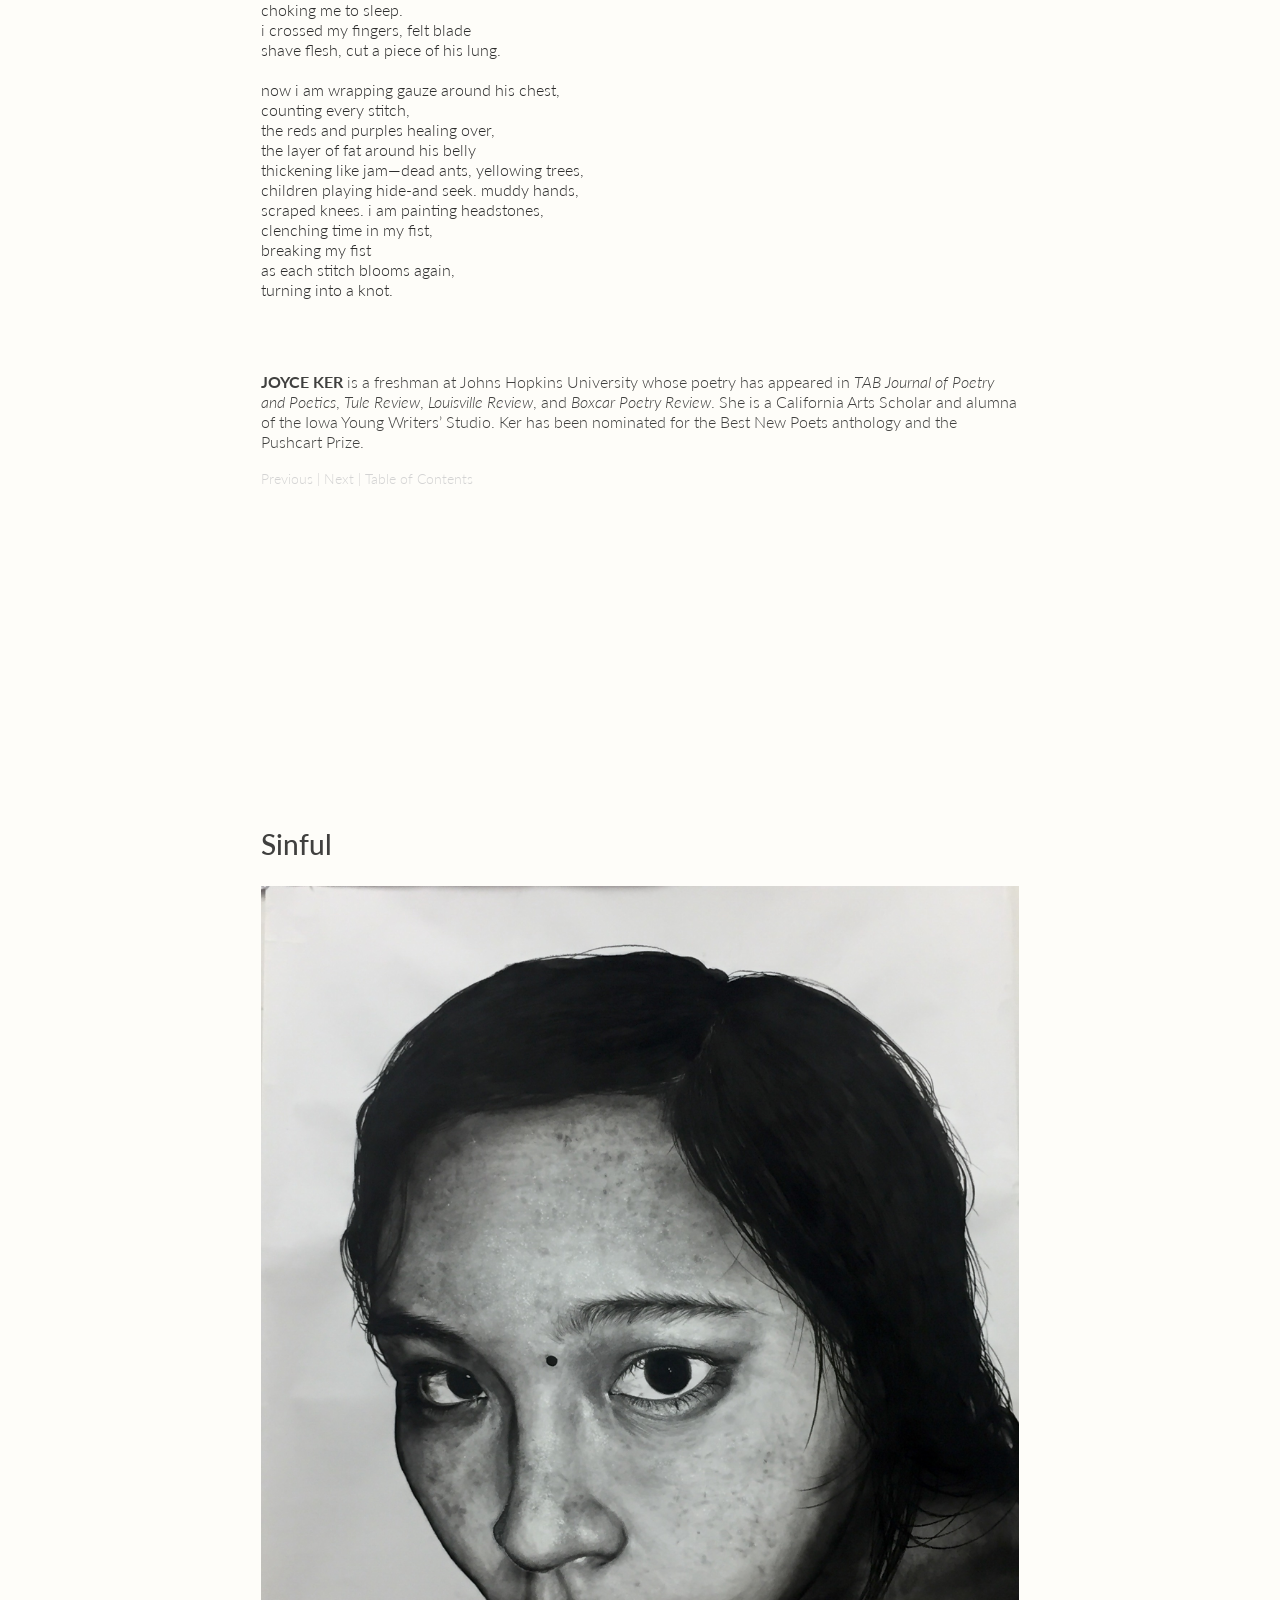
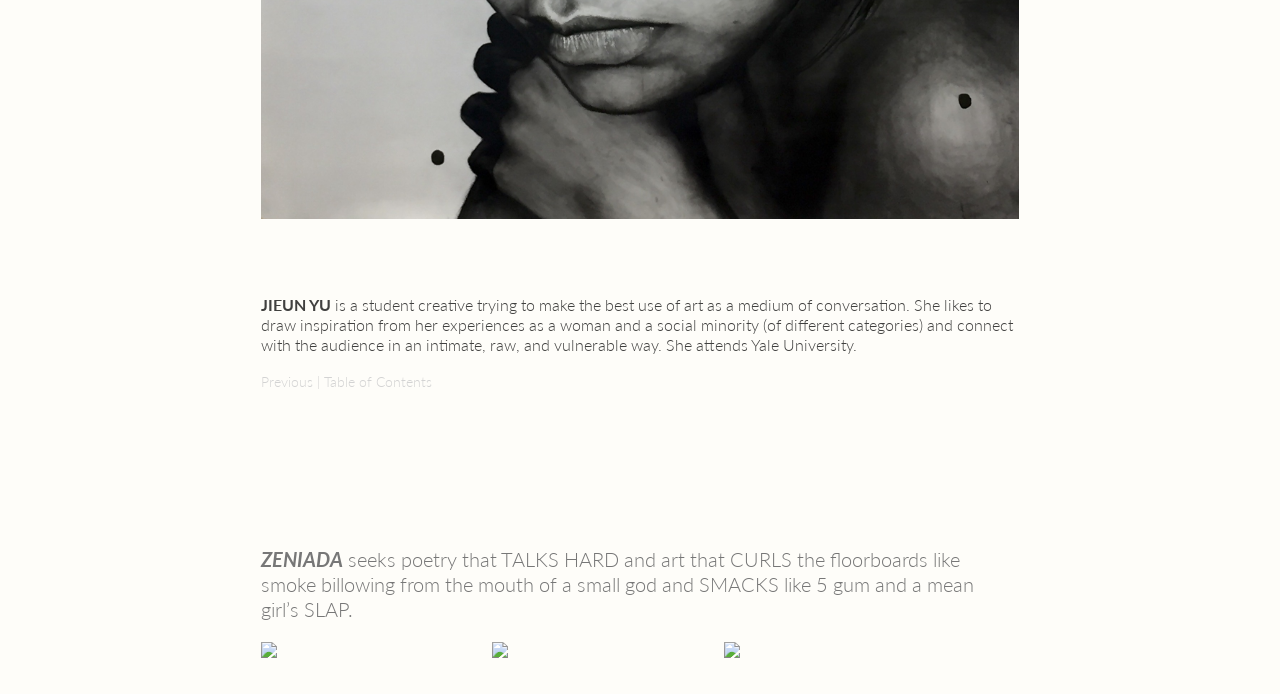
==== commit 7de8cf36: "Update index.html" ====
--- a/fall2019/index.html
+++ b/fall2019/index.html
@@ -286,7 +286,7 @@
 			<section id="yvette">
 					<h2>Reclined Figure</h2>
 					<p style="color:#2C2C2C;">
-					    <img src="img/reclinedFigure.JPG" width="100%">
+					    <img src="img/reclinedFigure.jpg" width="100%">
 					</p>
 					<br><br>
 				<p><strong>Yvette Bailey-Emberson</strong> enjoys studying the human figure through observational studies working with a live model. She plays around with composition and pulling out colors one may not normally see to make the figure more dynamic and to show the beauty and energy in otherwise quiet snapshots of life. She attends Johns Hopkins University.</p>
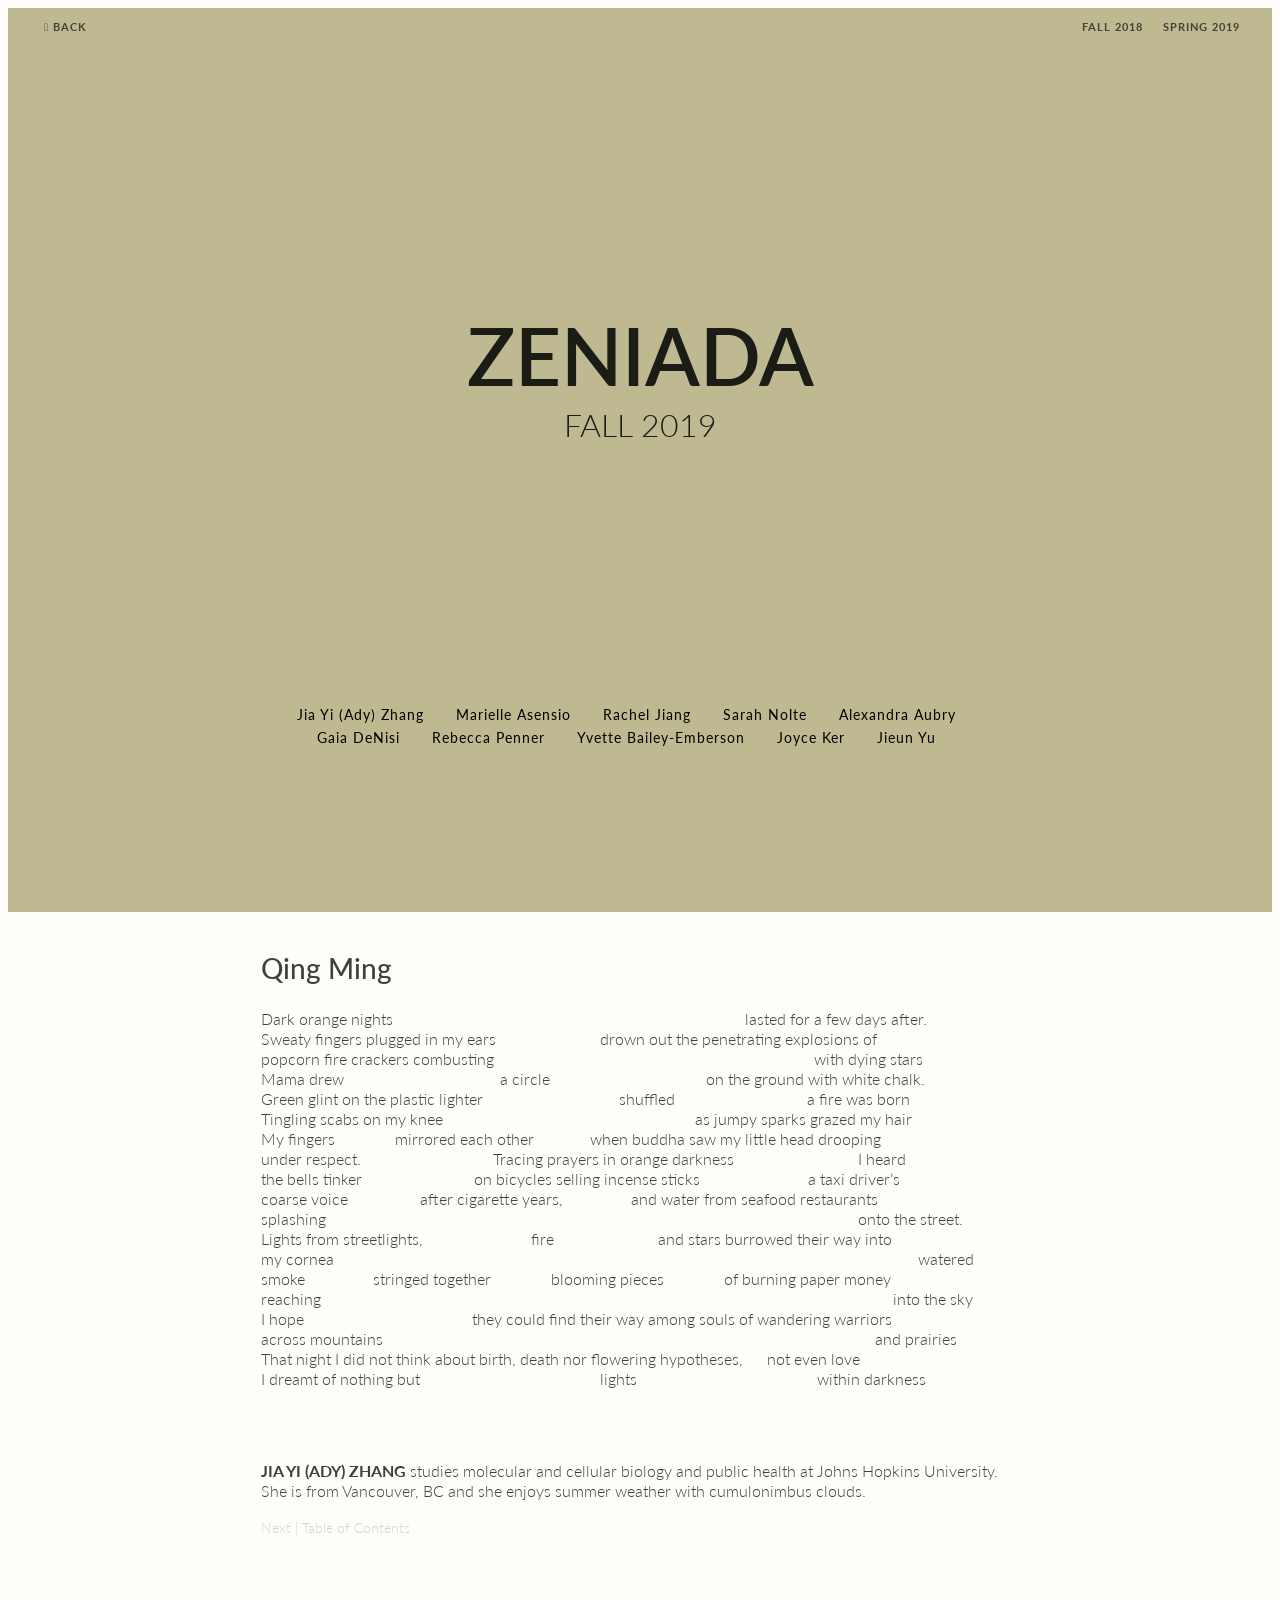
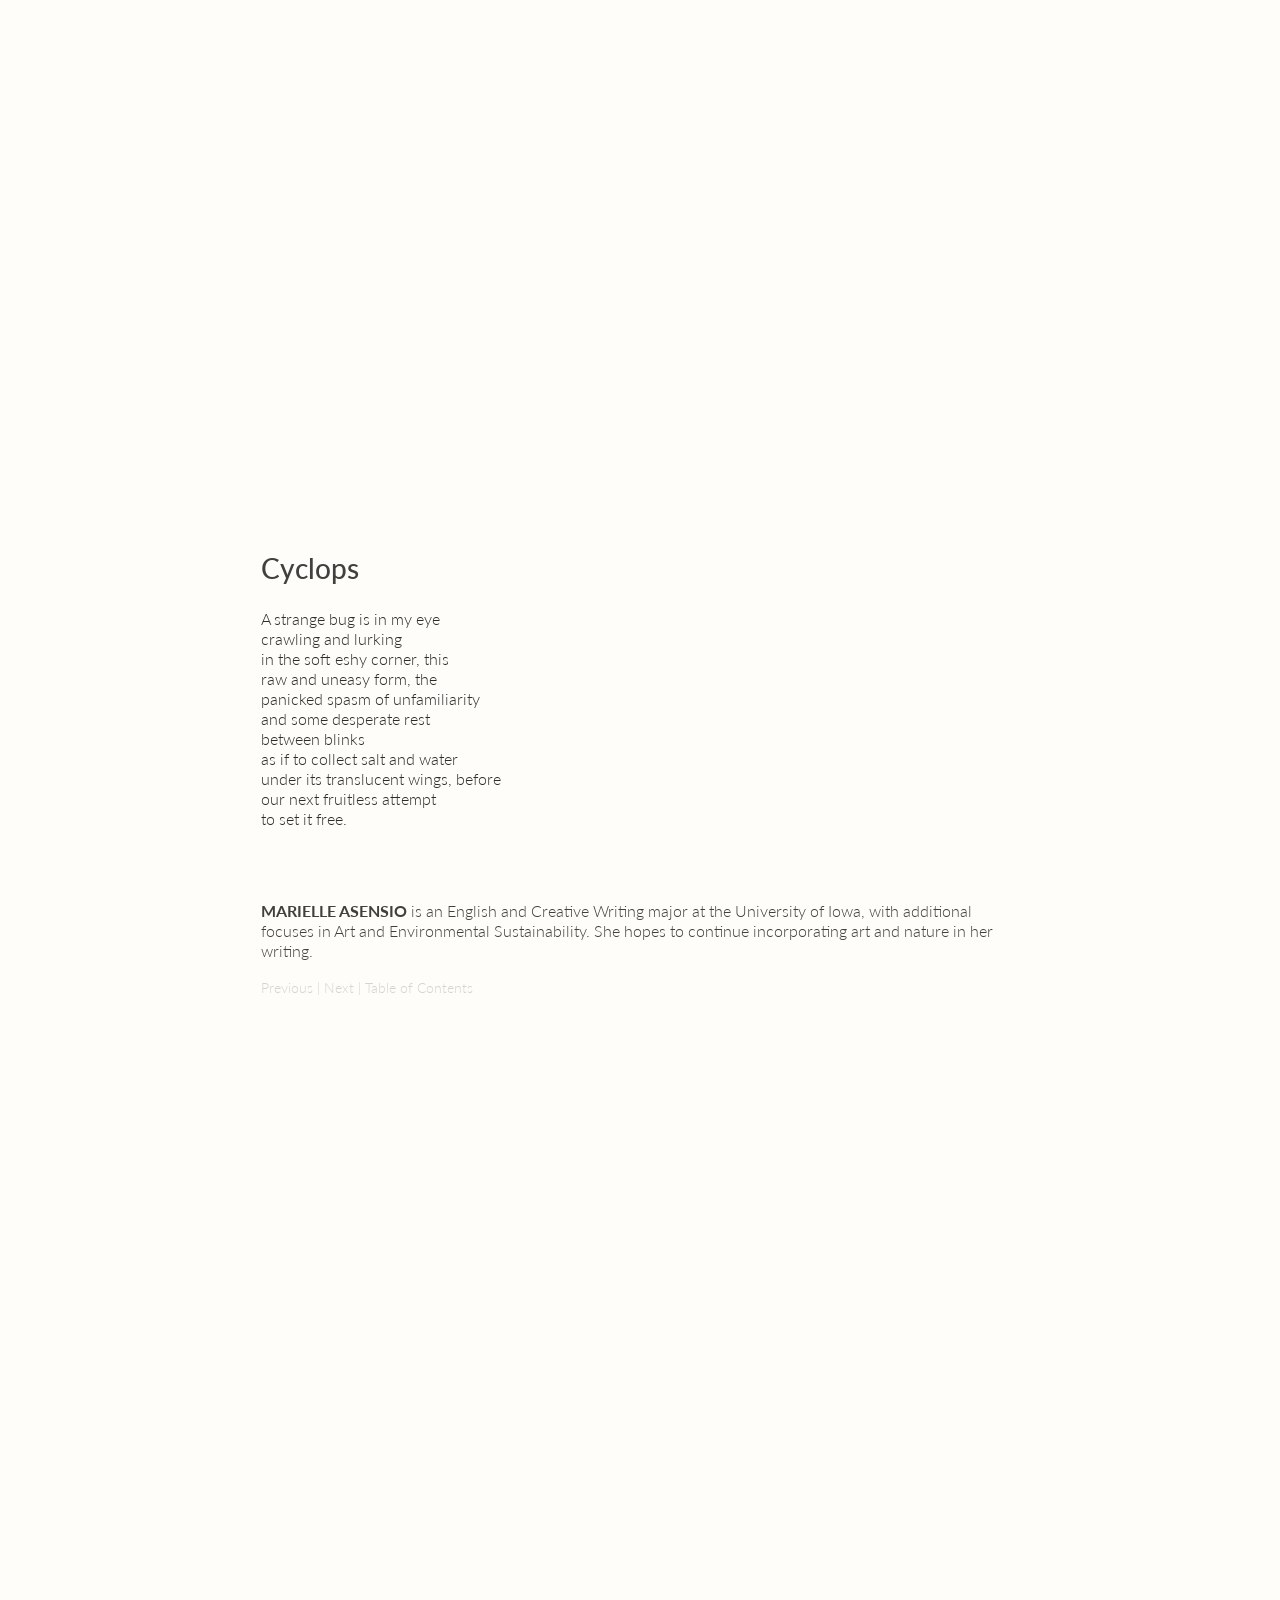
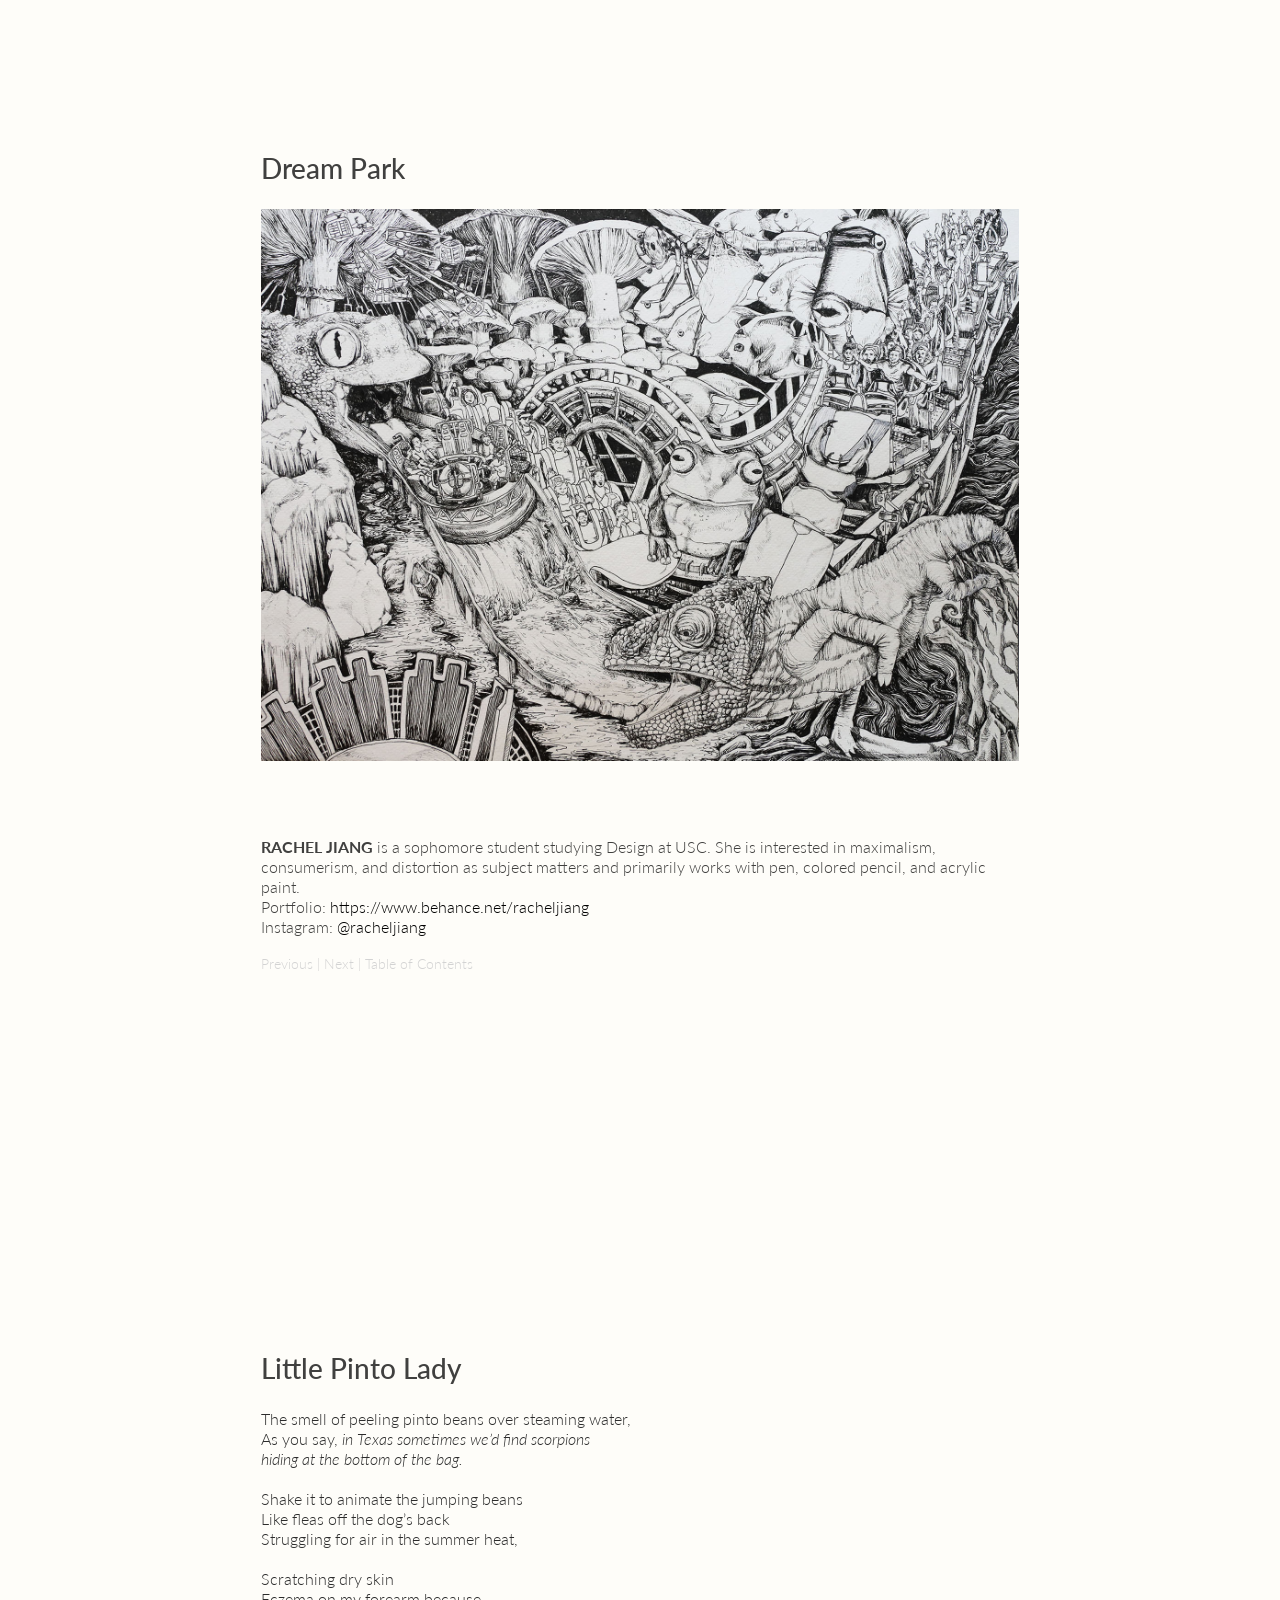
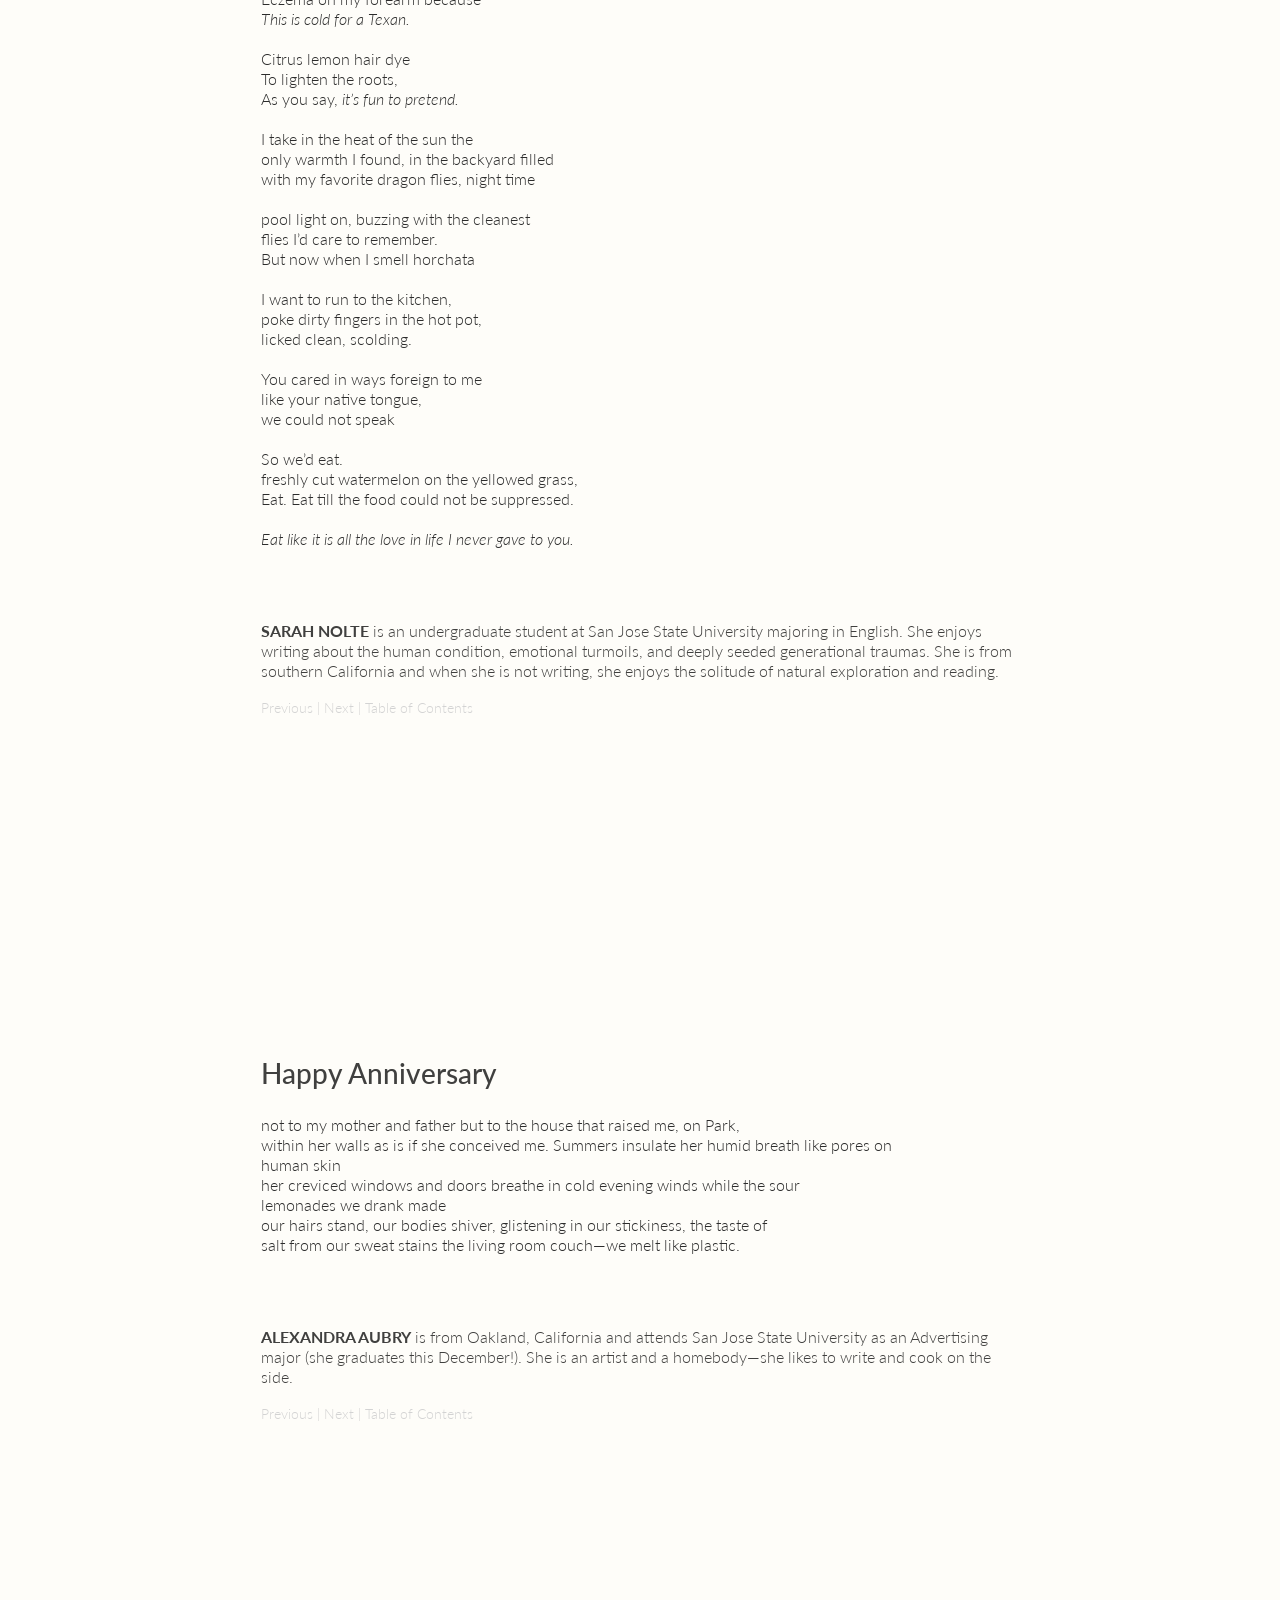
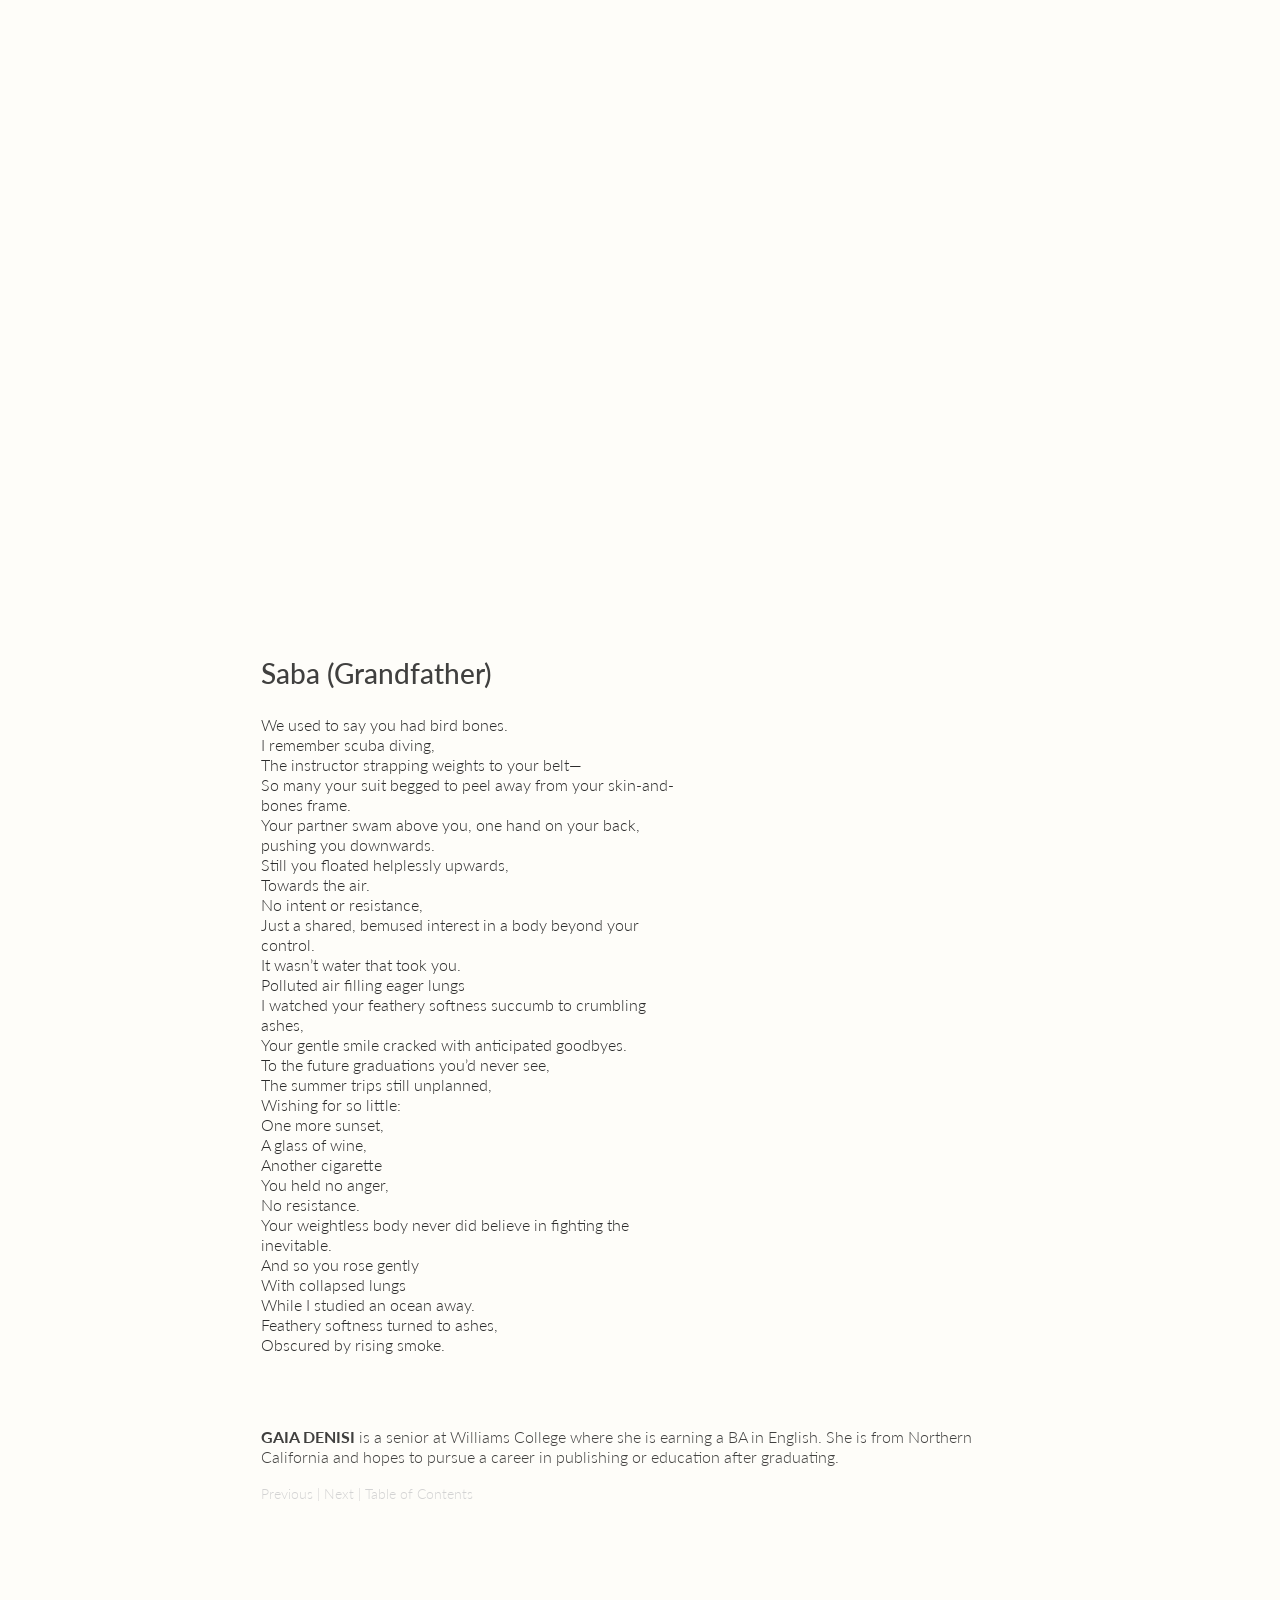
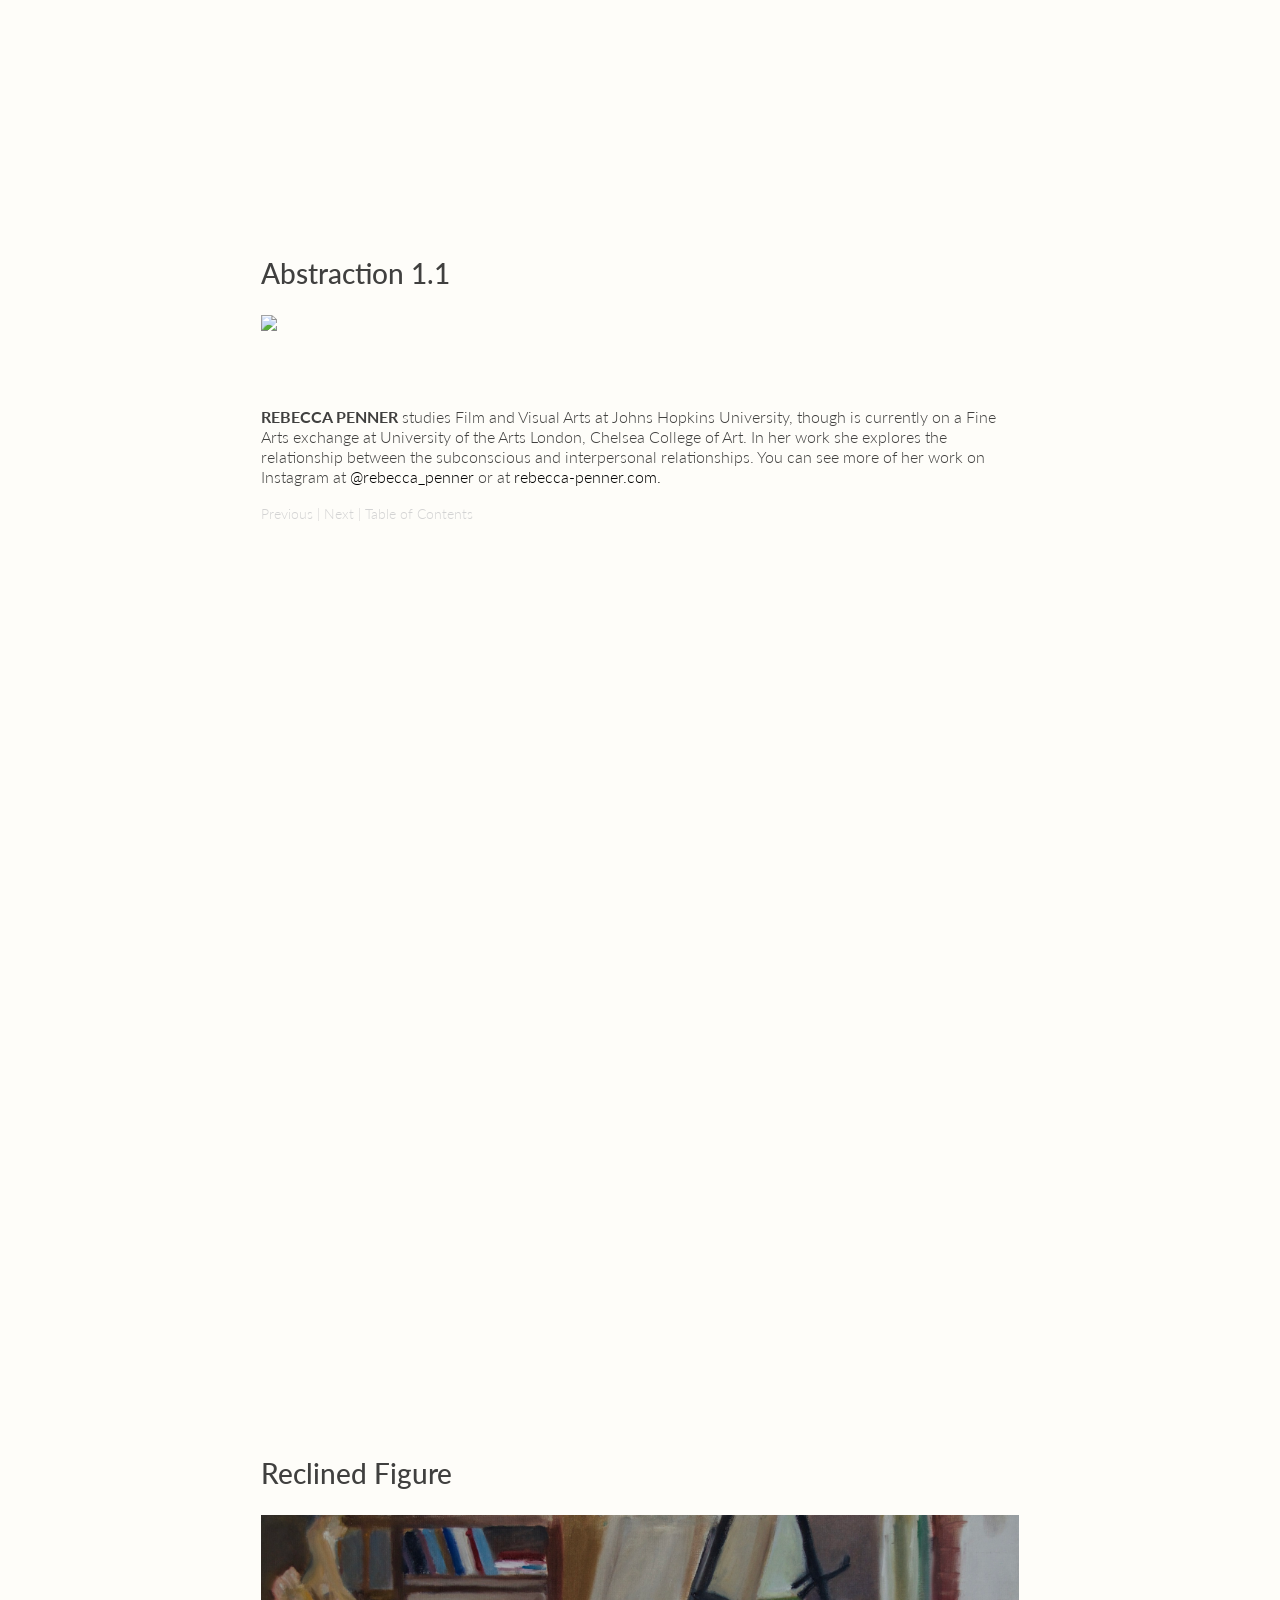
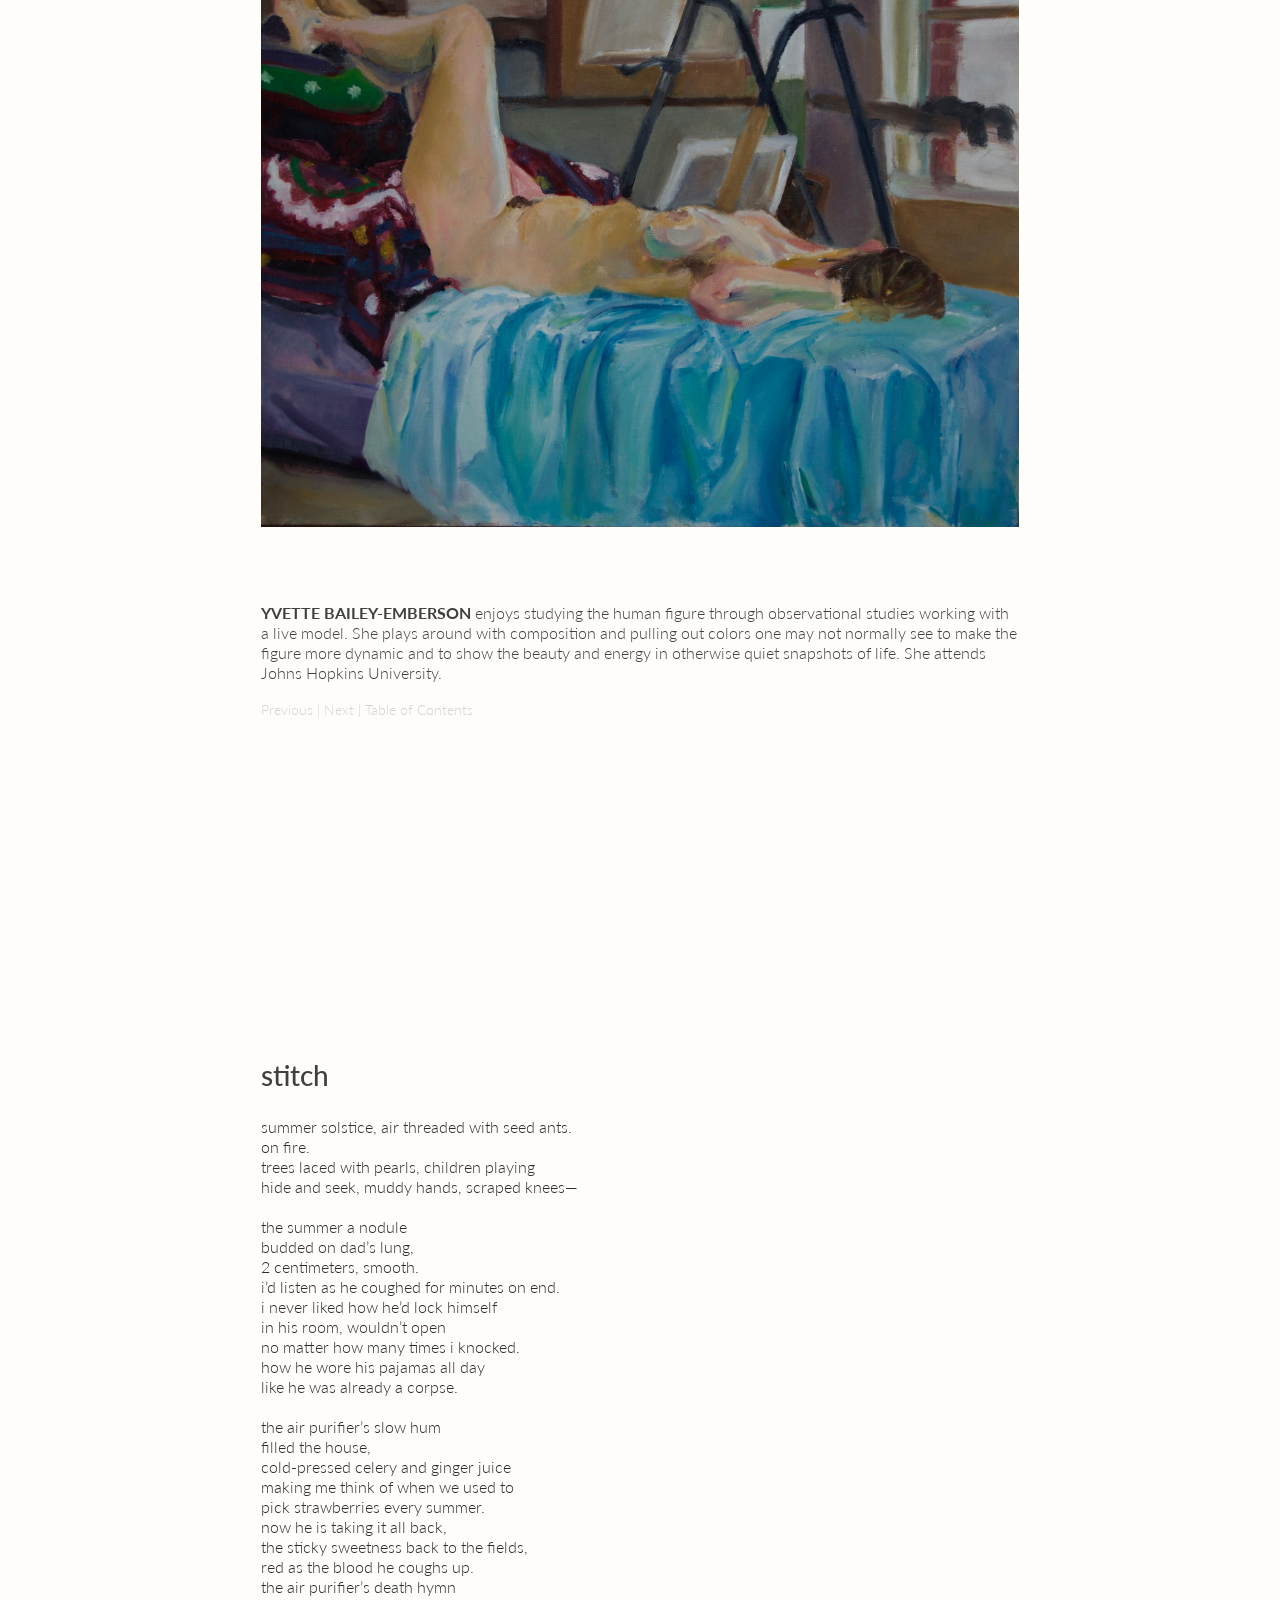
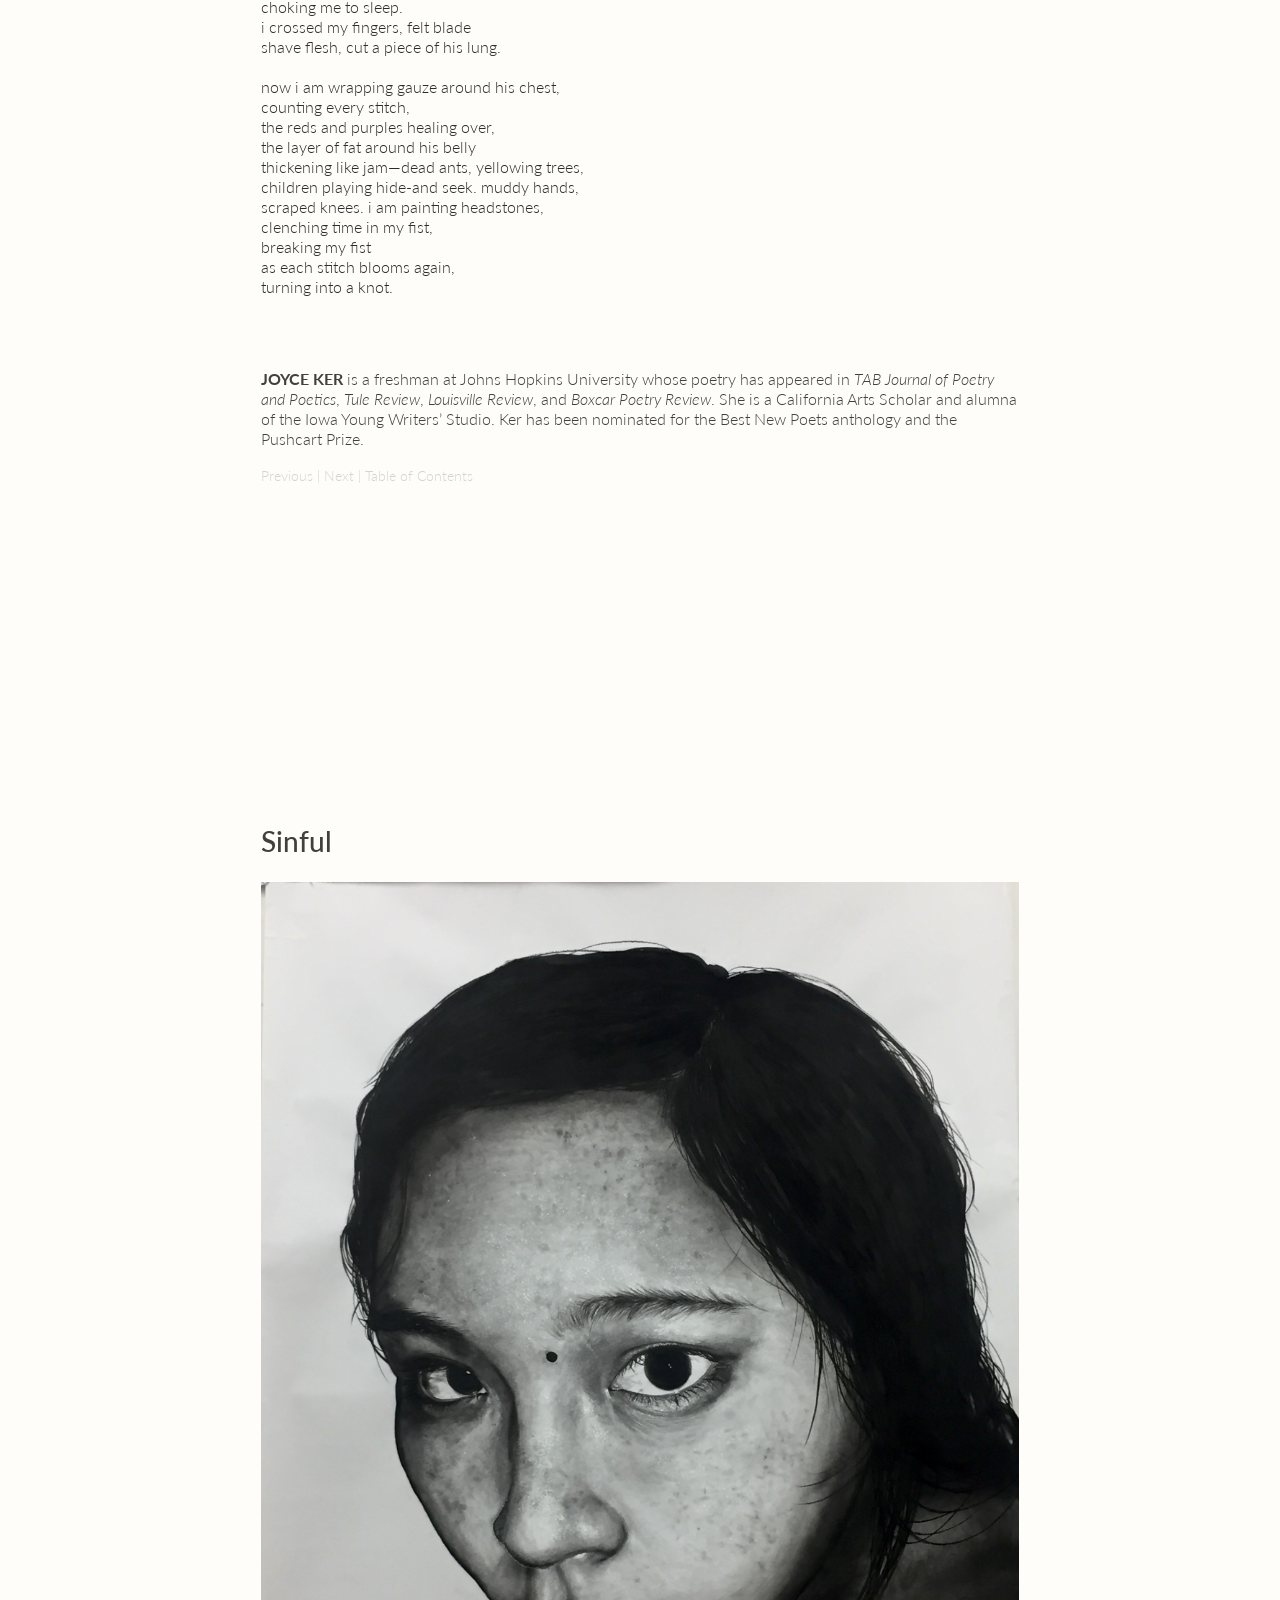
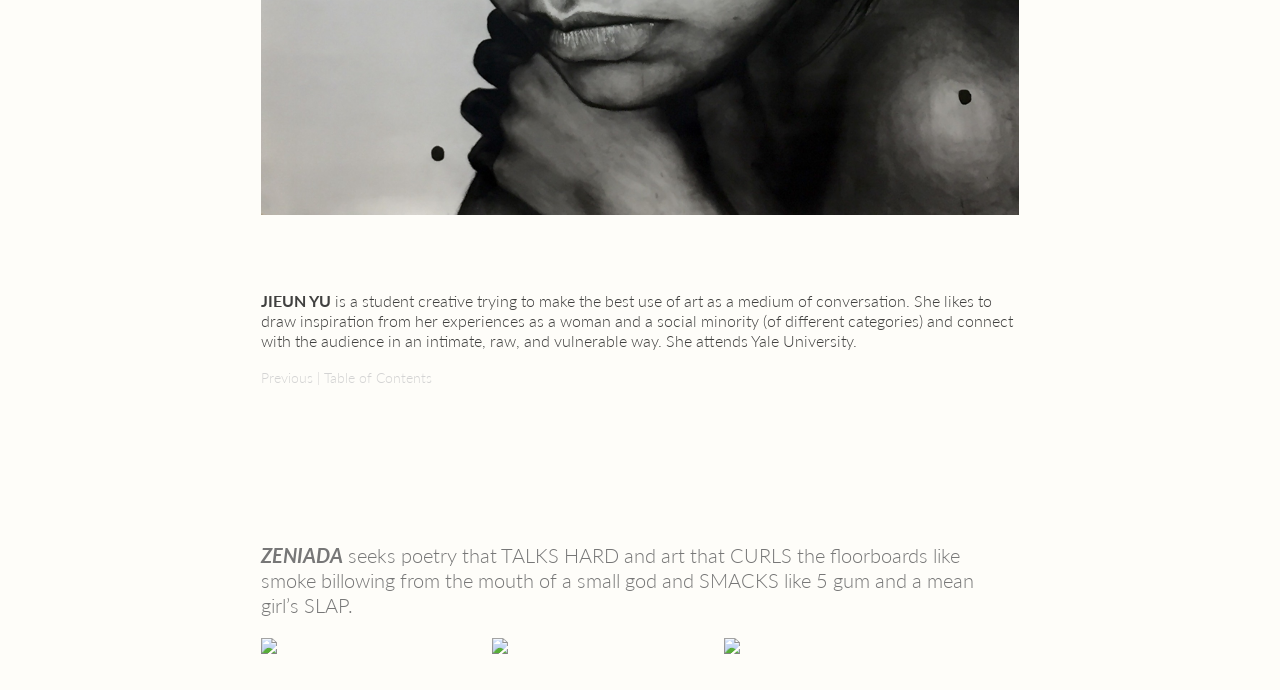
==== commit 99814d81: "Update index.html" ====
--- a/fall2019/index.html
+++ b/fall2019/index.html
@@ -248,7 +248,7 @@
 					    With collapsed lungs<br>
 					    While I studied an ocean away.<br>
 					    Feathery softness turned to ashes,<br>
-					    Obscured by rising smoke.<br>p
+					    Obscured by rising smoke.<br>
 					    
 					</p>
 					<br><br>
